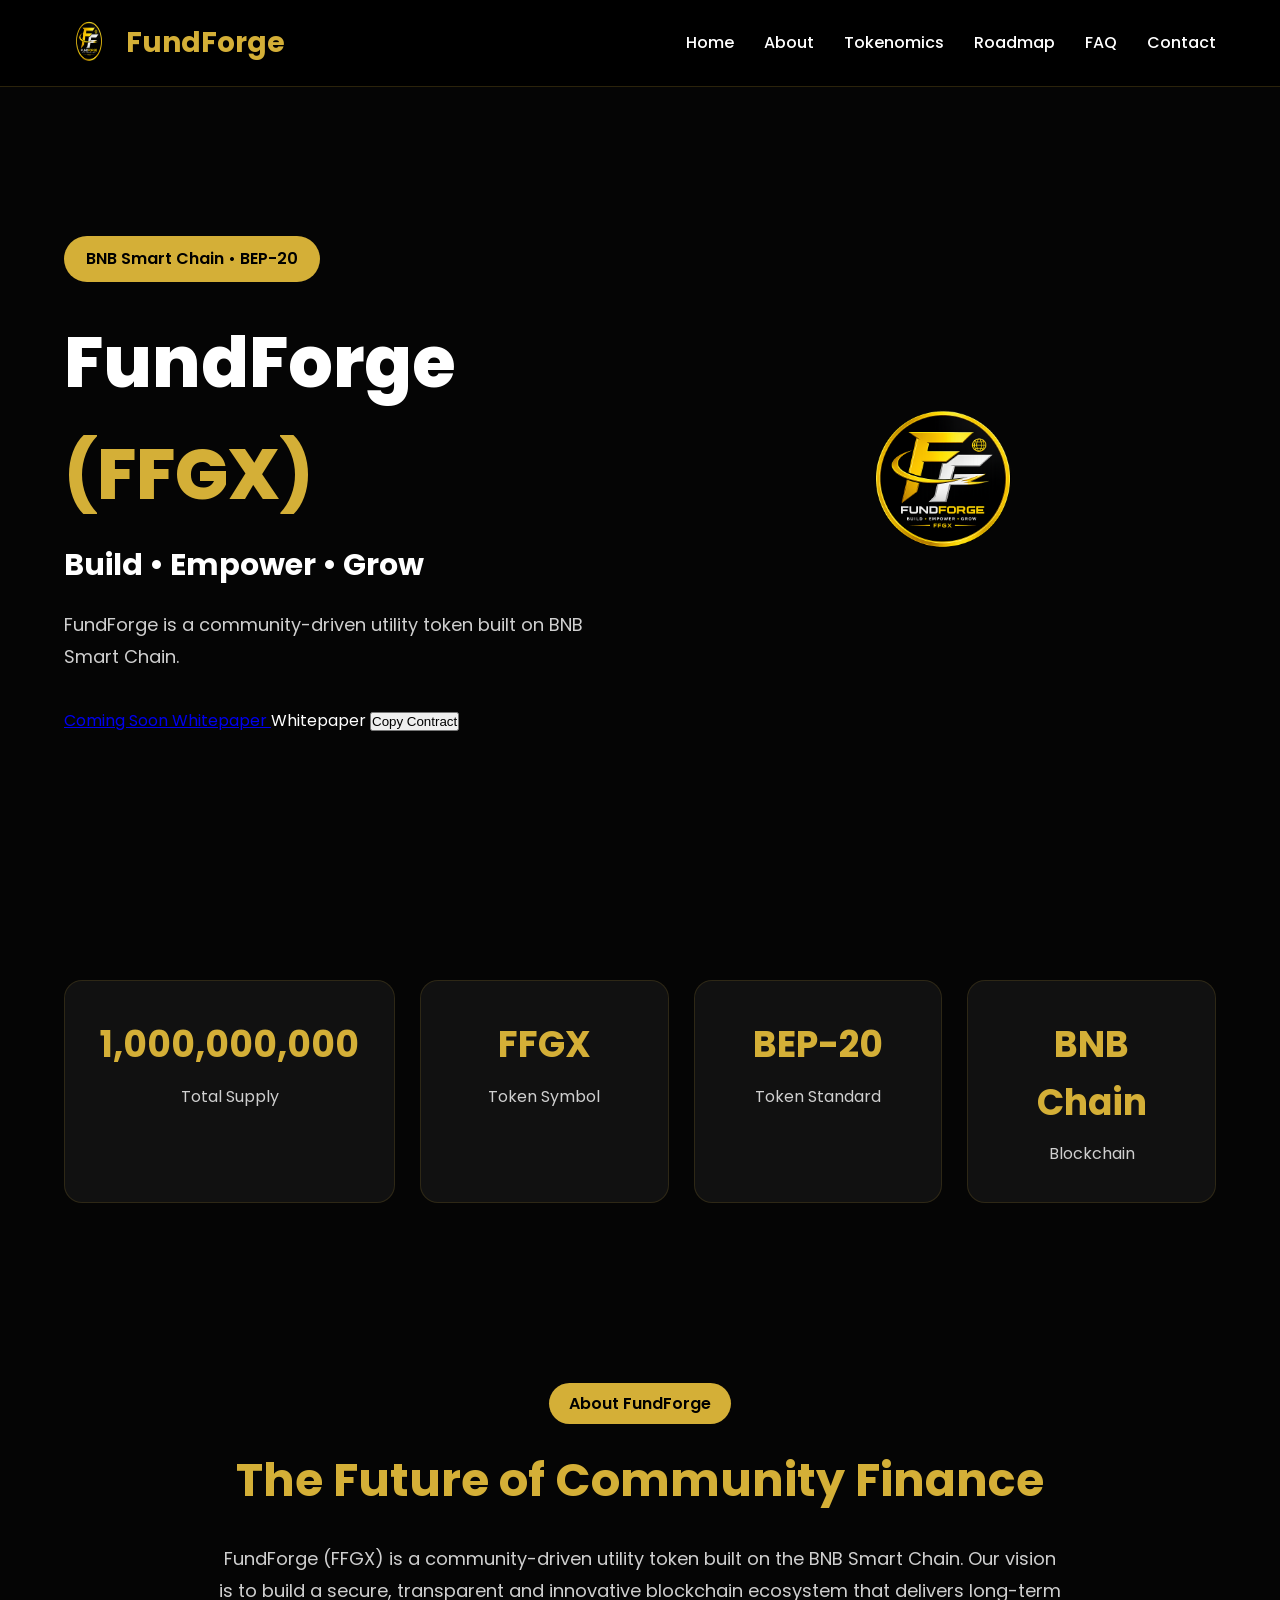
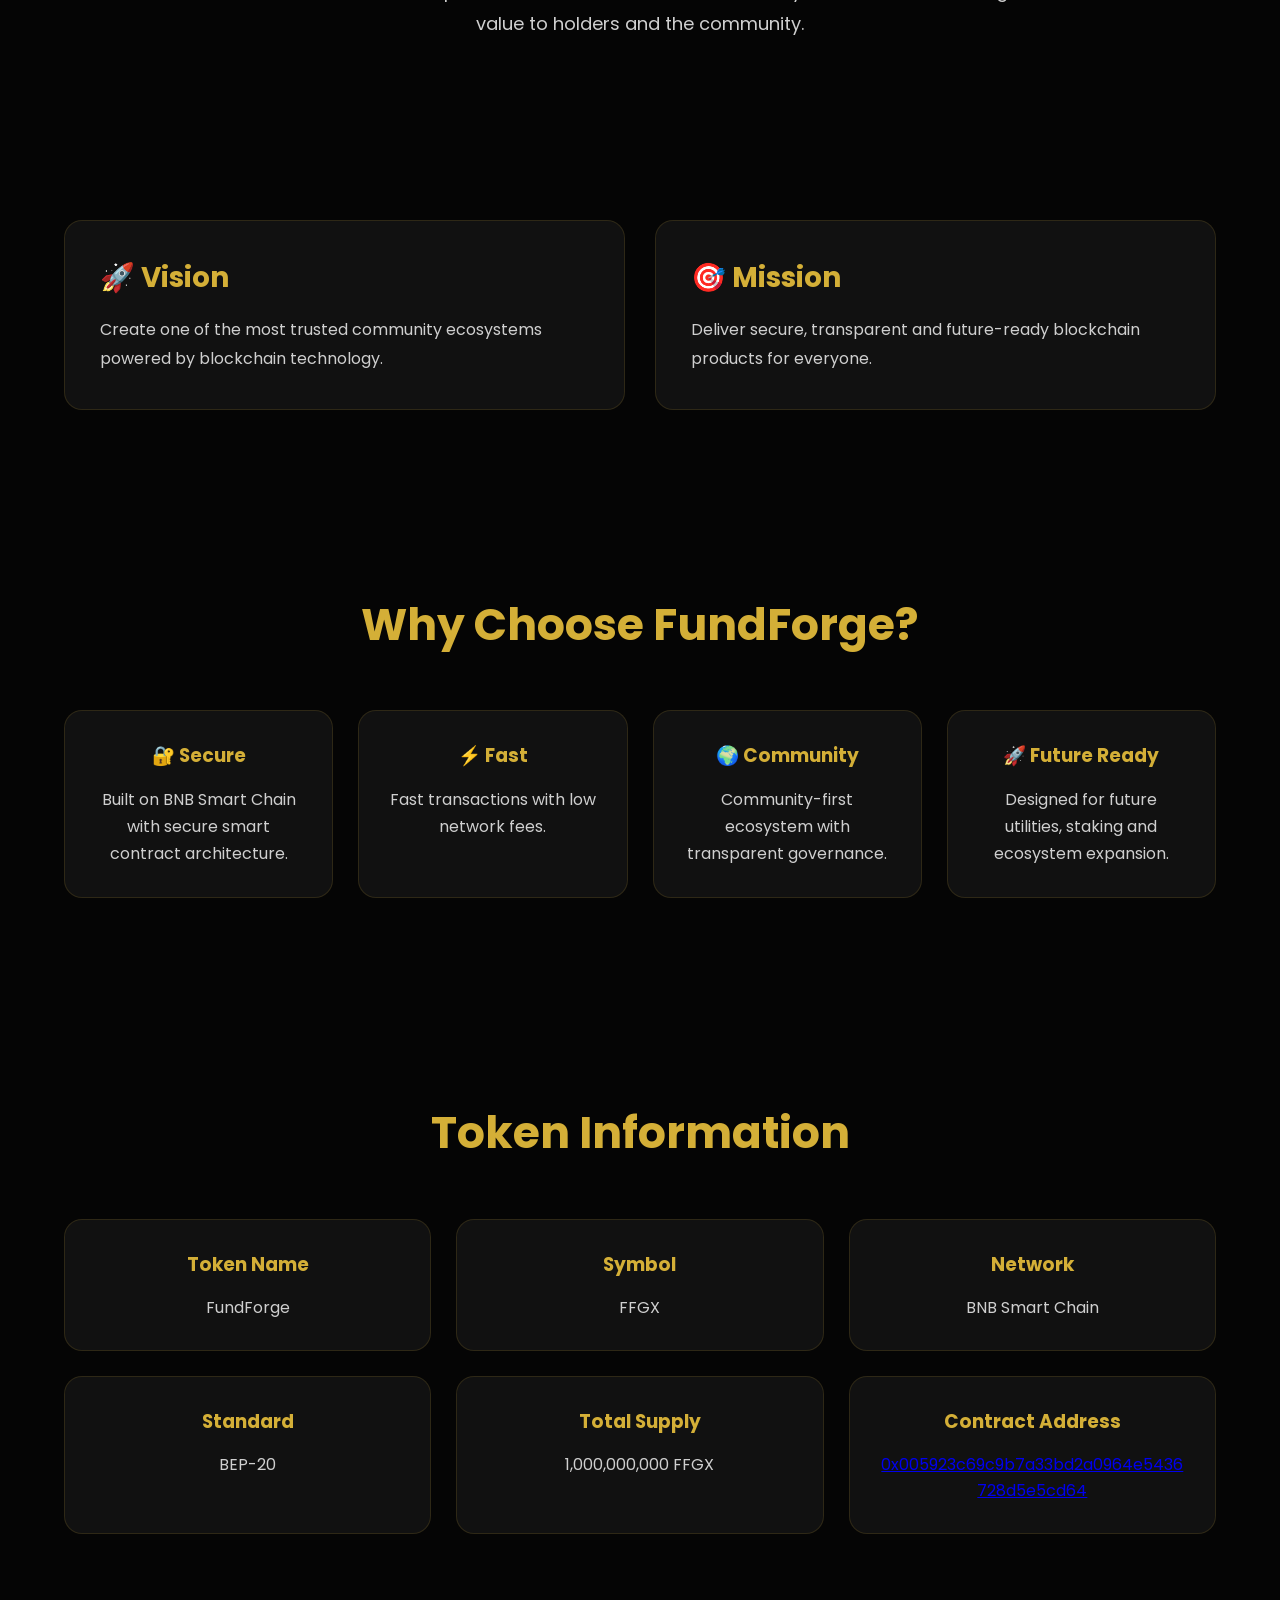
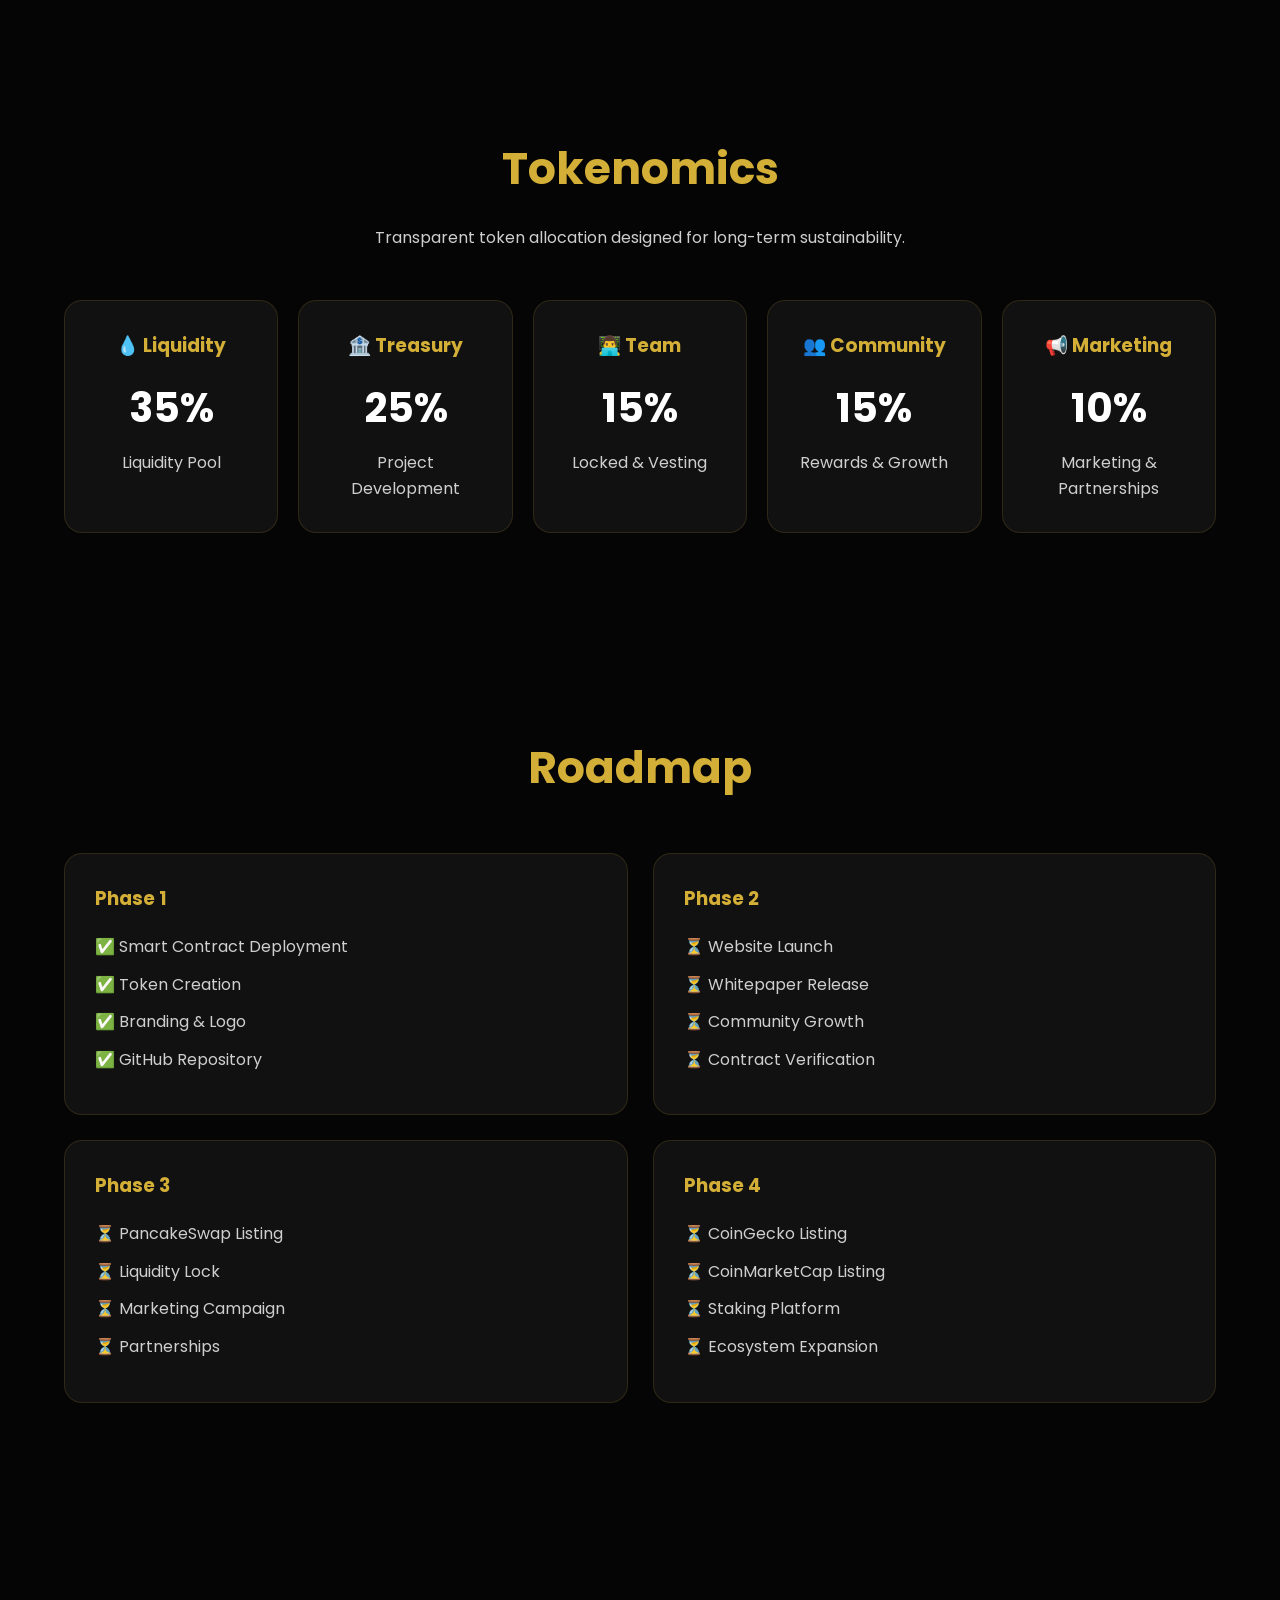
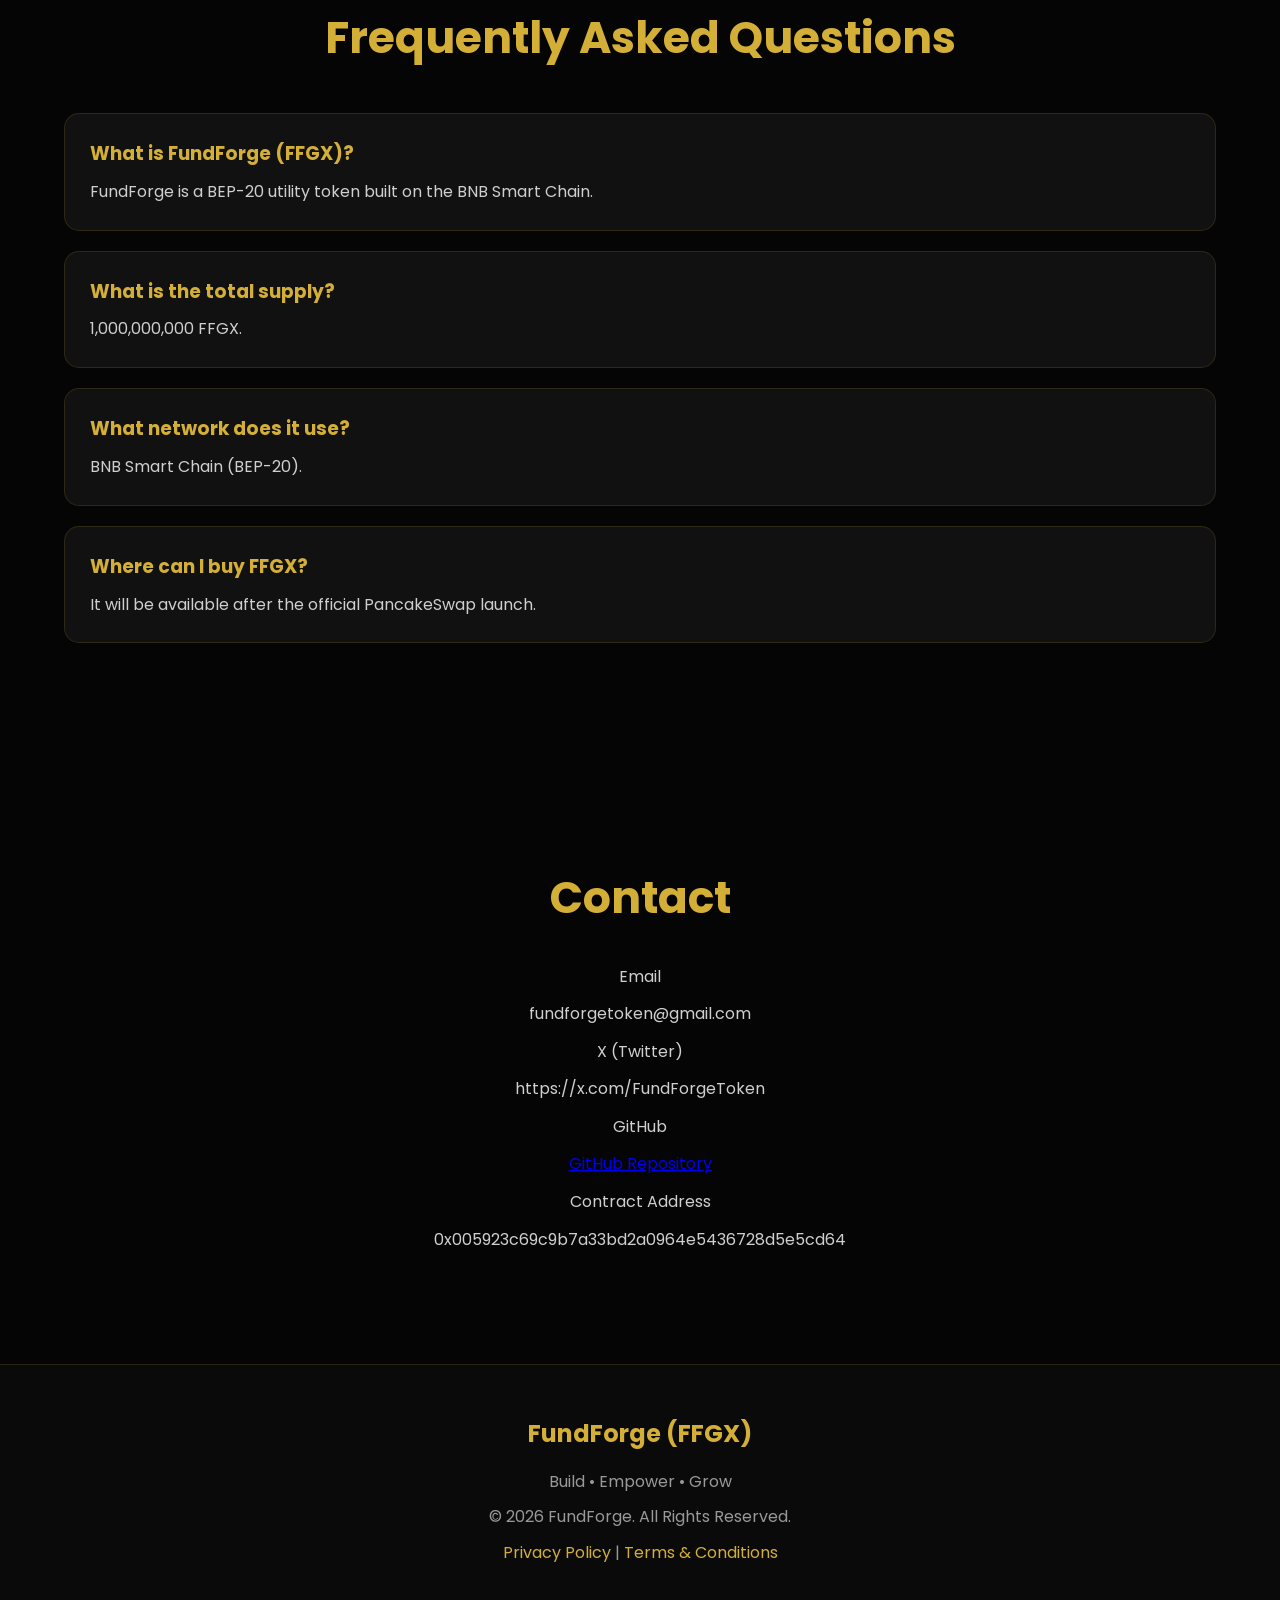
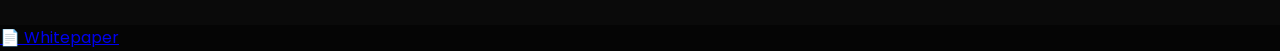
==== index.html @ 8c719e64 "Add link to whitepaper in index.html" ====
<!DOCTYPE html>
<html lang="en">

<head>

<meta charset="UTF-8">

<meta name="viewport" content="width=device-width, initial-scale=1.0">

<title>FundForge (FFGX)</title>

<meta name="description"
content="FundForge (FFGX) - Community Driven BEP-20 Utility Token">

<meta name="keywords"
content="FundForge, FFGX, Crypto, Token, BNB Chain, BEP20">

<meta name="author"
content="FundForge Team">

<link rel="icon" type="image/png" href="logo.png">

<link rel="stylesheet"
href="style.css">

</head>

<body>

<!-- ===========================
HEADER
=========================== -->

<header class="header">

<div class="container">

<div class="logo">

<img src="https://deepgawai24.github.io/FundForge/logo.png"
     alt="FundForge Logo">

<h2>FundForge</h2>

</div>

<nav>

<ul>

<li><a href="#home">Home</a></li>

<li><a href="#about">About</a></li>

<li><a href="#tokenomics">Tokenomics</a></li>

<li><a href="#roadmap">Roadmap</a></li>

<li><a href="#faq">FAQ</a></li>

<li><a href="#contact">Contact</a></li>

</ul>

</nav>

</div>

</header>

<!-- ===========================
HOME SECTION
=========================== -->

<section id="home"
class="hero">

<div class="container hero-container">

<div class="hero-left">

<span class="badge">

BNB Smart Chain • BEP-20

</span>

<h1>

FundForge

<span>(FFGX)</span>

</h1>

<h3>

Build • Empower • Grow

</h3>

<p>

FundForge is a community-driven
utility token built on
BNB Smart Chain.

</p>

<div class="hero-buttons">

<a href="#" class="btn-primary">
Coming Soon
</a>

</a>

<a href="pages/whitepaper.html" class="btn-secondary">
Whitepaper
</a>

Whitepaper

</a>

<button
id="copyContract">

Copy Contract

</button>

</div>

</div>

<div class="hero-right">

<img
src="logo.png"
alt="FundForge Logo">

</div>

</div>

</section>

<!-- ===========================
STATISTICS
=========================== -->

<section class="stats">

<div class="container">

<div class="stats-grid">

<div class="stat-card">
<h2>1,000,000,000</h2>
<p>Total Supply</p>
</div>

<div class="stat-card">
<h2>FFGX</h2>
<p>Token Symbol</p>
</div>

<div class="stat-card">
<h2>BEP-20</h2>
<p>Token Standard</p>
</div>

<div class="stat-card">
<h2>BNB Chain</h2>
<p>Blockchain</p>
</div>

</div>

</div>

</section>

<!-- ===========================
ABOUT
=========================== -->

<section id="about" class="about">

<div class="container">

<span class="section-tag">

About FundForge

</span>

<h2>

The Future of Community Finance

</h2>

<p>

FundForge (FFGX) is a community-driven
utility token built on the BNB Smart Chain.

Our vision is to build a secure,
transparent and innovative blockchain
ecosystem that delivers long-term value
to holders and the community.

</p>

</div>

</section>

<!-- ===========================
VISION & MISSION
=========================== -->

<section class="vision">

<div class="container">

<div class="vision-grid">

<div class="vision-card">

<h3>🚀 Vision</h3>

<p>

Create one of the most trusted
community ecosystems powered
by blockchain technology.

</p>

</div>

<div class="vision-card">

<h3>🎯 Mission</h3>

<p>

Deliver secure, transparent and
future-ready blockchain products
for everyone.

</p>

</div>

</div>

</div>

</section>

<!-- ===========================
FEATURES
=========================== -->

<section class="features">

<div class="container">

<h2>Why Choose FundForge?</h2>

<div class="feature-grid">

<div class="feature-card">
<h3>🔐 Secure</h3>
<p>Built on BNB Smart Chain with secure smart contract architecture.</p>
</div>

<div class="feature-card">
<h3>⚡ Fast</h3>
<p>Fast transactions with low network fees.</p>
</div>

<div class="feature-card">
<h3>🌍 Community</h3>
<p>Community-first ecosystem with transparent governance.</p>
</div>

<div class="feature-card">
<h3>🚀 Future Ready</h3>
<p>Designed for future utilities, staking and ecosystem expansion.</p>
</div>

</div>

</div>

</section>

<!-- ===========================
TOKEN INFORMATION
=========================== -->

<section id="token" class="token-section">

<div class="container">

<h2>Token Information</h2>

<div class="token-grid">

<div class="token-card">
<h3>Token Name</h3>
<p>FundForge</p>
</div>

<div class="token-card">
<h3>Symbol</h3>
<p>FFGX</p>
</div>

<div class="token-card">
<h3>Network</h3>
<p>BNB Smart Chain</p>
</div>

<div class="token-card">
<h3>Standard</h3>
<p>BEP-20</p>
</div>

<div class="token-card">
<h3>Total Supply</h3>
<p>1,000,000,000 FFGX</p>
</div>

<div class="token-card">
<h3>Contract Address</h3>
<p><a href="https://bscscan.com/address/0x005923c69c9b7a33bd2a0964e5436728d5e5cd64" target="_blank">0x005923c69c9b7a33bd2a0964e5436728d5e5cd64</a></p>
</div>

</div>

</div>

</section>

<!-- ===========================
TOKENOMICS
=========================== -->

<section id="tokenomics" class="tokenomics">

<div class="container">

<h2>Tokenomics</h2>

<p class="section-description">
Transparent token allocation designed for long-term sustainability.
</p>

<div class="tokenomics-grid">

<div class="allocation-card">
<h3>💧 Liquidity</h3>
<h1>35%</h1>
<p>Liquidity Pool</p>
</div>

<div class="allocation-card">
<h3>🏦 Treasury</h3>
<h1>25%</h1>
<p>Project Development</p>
</div>

<div class="allocation-card">
<h3>👨‍💻 Team</h3>
<h1>15%</h1>
<p>Locked & Vesting</p>
</div>

<div class="allocation-card">
<h3>👥 Community</h3>
<h1>15%</h1>
<p>Rewards & Growth</p>
</div>

<div class="allocation-card">
<h3>📢 Marketing</h3>
<h1>10%</h1>
<p>Marketing & Partnerships</p>
</div>

</div>

</div>

</section>

<!-- ===========================
ROADMAP
=========================== -->

<section id="roadmap" class="roadmap">

<div class="container">

<h2>Roadmap</h2>

<div class="roadmap-grid">

<div class="roadmap-card">

<h3>Phase 1</h3>

<ul>
<li>✅ Smart Contract Deployment</li>
<li>✅ Token Creation</li>
<li>✅ Branding & Logo</li>
<li>✅ GitHub Repository</li>
</ul>

</div>

<div class="roadmap-card">

<h3>Phase 2</h3>

<ul>
<li>⏳ Website Launch</li>
<li>⏳ Whitepaper Release</li>
<li>⏳ Community Growth</li>
<li>⏳ Contract Verification</li>
</ul>

</div>

<div class="roadmap-card">

<h3>Phase 3</h3>

<ul>
<li>⏳ PancakeSwap Listing</li>
<li>⏳ Liquidity Lock</li>
<li>⏳ Marketing Campaign</li>
<li>⏳ Partnerships</li>
</ul>

</div>

<div class="roadmap-card">

<h3>Phase 4</h3>

<ul>
<li>⏳ CoinGecko Listing</li>
<li>⏳ CoinMarketCap Listing</li>
<li>⏳ Staking Platform</li>
<li>⏳ Ecosystem Expansion</li>
</ul>

</div>

</div>

</div>

</section>

<!-- ===========================
FAQ
=========================== -->

<section id="faq" class="faq">

<div class="container">

<h2>Frequently Asked Questions</h2>

<div class="faq-item">
<h3>What is FundForge (FFGX)?</h3>
<p>FundForge is a BEP-20 utility token built on the BNB Smart Chain.</p>
</div>

<div class="faq-item">
<h3>What is the total supply?</h3>
<p>1,000,000,000 FFGX.</p>
</div>

<div class="faq-item">
<h3>What network does it use?</h3>
<p>BNB Smart Chain (BEP-20).</p>
</div>

<div class="faq-item">
<h3>Where can I buy FFGX?</h3>
<p>It will be available after the official PancakeSwap launch.</p>
</div>

</div>

</section>

<!-- ===========================
CONTACT
=========================== -->

<section id="contact" class="contact">

<div class="container">

<h2>Contact</h2>

<p>Email</p>

<p>fundforgetoken@gmail.com</p>

<p>X (Twitter)</p>

<p>https://x.com/FundForgeToken</p>

<p>GitHub</p>

<p>
<a href="https://github.com/deepgawai24" target="_blank">
GitHub Repository
</a>
</p>

<p>Contract Address</p>

<p>0x005923c69c9b7a33bd2a0964e5436728d5e5cd64</p>

</div>

</section>

<!-- ===========================
FOOTER
=========================== -->

<footer>

<div class="container">

<h2>FundForge (FFGX)</h2>

<p>

Build • Empower • Grow

</p>

<p>

© 2026 FundForge. All Rights Reserved.

</p>

<p>

<a href="pages/privacy.html">

Privacy Policy

</a>

|

<a href="pages/terms.html">

Terms & Conditions

</a>

</p>

</div>

</footer>

<script src="script.js"></script>

</body>

<a href="pages/whitepaper.html">📄 Whitepaper</a>

</html>
---- style.css ----
/* =====================================================
   FundForge V3
   style.css
===================================================== */

@import url('https://fonts.googleapis.com/css2?family=Poppins:wght@300;400;500;600;700;800&display=swap');

*{
margin:0;
padding:0;
box-sizing:border-box;
}

html{
scroll-behavior:smooth;
}

body{
font-family:'Poppins',sans-serif;
background:#050505;
color:#ffffff;
overflow-x:hidden;
line-height:1.6;
}

.container{
width:90%;
max-width:1200px;
margin:auto;
}

/* ================= HEADER ================= */

.header{
position:fixed;
top:0;
left:0;
width:100%;
background:rgba(0,0,0,.85);
backdrop-filter:blur(12px);
z-index:999;
border-bottom:1px solid rgba(212,175,55,.20);
}

.header .container{
display:flex;
justify-content:space-between;
align-items:center;
padding:18px 0;
}

.logo{
display:flex;
align-items:center;
gap:12px;
}

.logo img{
width:50px;
height:50px;
}

.logo h2{
font-size:28px;
color:#D4AF37;
font-weight:700;
}

nav ul{
display:flex;
gap:30px;
list-style:none;
}

nav ul li a{
text-decoration:none;
color:#ffffff;
font-weight:500;
transition:.3s;
}

nav ul li a:hover{
color:#D4AF37;
}

/* ================= HERO ================= */

.hero{
padding:150px 0 80px;
min-height:100vh;
display:flex;
align-items:center;
}

.hero-container{
display:flex;
justify-content:space-between;
align-items:center;
gap:60px;
}

.hero-left{
flex:1;
}

.hero-right{
flex:1;
text-align:center;
}

.hero-right img{
    max-width:260px;
    width:100%;
    height:auto;
    object-fit:contain;
    display:block;
    margin:0 auto;
}

.badge{
display:inline-block;
padding:10px 22px;
background:#D4AF37;
color:#000;
font-weight:600;
border-radius:40px;
margin-bottom:25px;
}

.hero h1{
font-size:70px;
font-weight:800;
margin-bottom:10px;
}

.hero h1 span{
color:#D4AF37;
}

.hero h3{
font-size:30px;
margin-bottom:20px;
}

.hero p{
color:#cfcfcf;
font-size:18px;
margin-bottom:35px;
line-height:1.8;
}

/* ================= STATS ================= */

.stats{
padding:80px 0;
}

.stats-grid{
display:grid;
grid-template-columns:repeat(4,1fr);
gap:25px;
}

.stat-card{
background:#111;
border:1px solid rgba(212,175,55,.15);
padding:35px;
border-radius:18px;
text-align:center;
transition:.3s;
}

.stat-card:hover{
transform:translateY(-8px);
border-color:#D4AF37;
}

.stat-card h2{
font-size:36px;
color:#D4AF37;
margin-bottom:10px;
}

.stat-card p{
color:#cfcfcf;
}

/* ================= ABOUT ================= */

.about{
padding:100px 0;
text-align:center;
}

.section-tag{
display:inline-block;
padding:8px 20px;
background:#D4AF37;
color:#000;
border-radius:30px;
font-weight:600;
margin-bottom:20px;
}

.about h2{
font-size:46px;
color:#D4AF37;
margin-bottom:25px;
}

.about p{
max-width:850px;
margin:auto;
color:#cfcfcf;
font-size:18px;
line-height:1.8;
}

/* ================= VISION ================= */

.vision{
padding:80px 0;
}

.vision-grid{
display:grid;
grid-template-columns:repeat(2,1fr);
gap:30px;
}

.vision-card{
background:#111;
padding:35px;
border-radius:18px;
border:1px solid rgba(212,175,55,.15);
transition:.3s;
}

.vision-card:hover{
transform:translateY(-8px);
border-color:#D4AF37;
}

.vision-card h3{
color:#D4AF37;
margin-bottom:15px;
font-size:28px;
}

.vision-card p{
color:#cfcfcf;
line-height:1.8;
}

/* ================= FEATURES ================= */

.features{
padding:100px 0;
}

.features h2{
text-align:center;
font-size:44px;
color:#D4AF37;
margin-bottom:50px;
}

.feature-grid{
display:grid;
grid-template-columns:repeat(4,1fr);
gap:25px;
}

.feature-card{
background:#111;
padding:30px;
border-radius:18px;
border:1px solid rgba(212,175,55,.15);
text-align:center;
transition:.3s;
}

.feature-card:hover{
transform:translateY(-10px);
border-color:#D4AF37;
}

.feature-card h3{
color:#D4AF37;
margin-bottom:15px;
}

.feature-card p{
color:#cfcfcf;
line-height:1.7;
}

/* ================= TOKEN SECTION ================= */

.token-section{
padding:100px 0;
}

.token-section h2{
text-align:center;
font-size:44px;
color:#D4AF37;
margin-bottom:50px;
}

.token-grid{
display:grid;
grid-template-columns:repeat(3,1fr);
gap:25px;
}

.token-card{
background:#111;
padding:30px;
border-radius:18px;
border:1px solid rgba(212,175,55,.15);
text-align:center;
transition:.3s;
word-break:break-word;
}

.token-card:hover{
transform:translateY(-10px);
border-color:#D4AF37;
}

.token-card h3{
color:#D4AF37;
margin-bottom:15px;
}

.token-card p{
color:#cfcfcf;
font-size:16px;
}

/* ================= TOKENOMICS ================= */

.tokenomics{
padding:100px 0;
}

.tokenomics h2{
text-align:center;
font-size:44px;
color:#D4AF37;
margin-bottom:20px;
}

.section-description{
max-width:800px;
margin:0 auto 50px;
text-align:center;
color:#cfcfcf;
}

.tokenomics-grid{
display:grid;
grid-template-columns:repeat(5,1fr);
gap:20px;
}

.allocation-card{
background:#111;
padding:30px;
border-radius:18px;
border:1px solid rgba(212,175,55,.15);
text-align:center;
transition:.3s;
}

.allocation-card:hover{
transform:translateY(-10px);
border-color:#D4AF37;
}

.allocation-card h3{
color:#D4AF37;
margin-bottom:15px;
}

.allocation-card h1{
font-size:40px;
margin-bottom:10px;
}

.allocation-card p{
color:#cfcfcf;
}

/* ================= ROADMAP ================= */

.roadmap{
padding:100px 0;
}

.roadmap h2{
text-align:center;
font-size:44px;
color:#D4AF37;
margin-bottom:50px;
}

.roadmap-grid{
display:grid;
grid-template-columns:repeat(2,1fr);
gap:25px;
}

.roadmap-card{
background:#111;
padding:30px;
border-radius:18px;
border:1px solid rgba(212,175,55,.15);
transition:.3s;
}

.roadmap-card:hover{
transform:translateY(-10px);
border-color:#D4AF37;
}

.roadmap-card h3{
color:#D4AF37;
margin-bottom:20px;
}

.roadmap-card ul{
list-style:none;
}

.roadmap-card li{
margin-bottom:12px;
color:#cfcfcf;
}

/* ================= RESPONSIVE ================= */

@media(max-width:992px){

.token-grid,
.tokenomics-grid,
.roadmap-grid{
grid-template-columns:1fr;
}

}

/* ================= PROJECT STATUS ================= */

.project-status{
padding:100px 0;
}

.project-status h2{
text-align:center;
font-size:44px;
color:#D4AF37;
margin-bottom:50px;
}

.status-grid{
display:grid;
grid-template-columns:repeat(3,1fr);
gap:25px;
}

.status-card{
background:#111;
padding:30px;
border-radius:18px;
border:1px solid rgba(212,175,55,.15);
text-align:center;
transition:.3s;
}

.status-card:hover{
transform:translateY(-10px);
border-color:#D4AF37;
}

.status-card h3{
color:#D4AF37;
margin-bottom:15px;
}

.status-card p{
color:#cfcfcf;
}

/* ================= FAQ ================= */

.faq{
padding:100px 0;
}

.faq h2{
text-align:center;
font-size:44px;
color:#D4AF37;
margin-bottom:40px;
}

.faq-item{
background:#111;
padding:25px;
margin-bottom:20px;
border-radius:15px;
border:1px solid rgba(212,175,55,.15);
}

.faq-item h3{
color:#D4AF37;
margin-bottom:10px;
}

.faq-item p{
color:#cfcfcf;
}

/* ================= CONTACT ================= */

.contact{
padding:100px 0;
text-align:center;
}

.contact h2{
font-size:44px;
color:#D4AF37;
margin-bottom:30px;
}

.contact p{
margin:12px 0;
color:#cfcfcf;
word-break:break-word;
}

/* ================= FOOTER ================= */

footer{
padding:50px 0;
background:#0a0a0a;
border-top:1px solid rgba(212,175,55,.15);
text-align:center;
}

footer h2{
color:#D4AF37;
margin-bottom:15px;
}

footer p{
color:#999;
margin:10px 0;
}

footer a{
color:#D4AF37;
text-decoration:none;
}

footer a:hover{
text-decoration:underline;
}

/* ================= SCROLLBAR ================= */

::-webkit-scrollbar{
width:10px;
}

::-webkit-scrollbar-track{
background:#111;
}

::-webkit-scrollbar-thumb{
background:#D4AF37;
border-radius:20px;
}

/* ================= RESPONSIVE ================= */

@media(max-width:992px){

.hero-container,
.vision-grid,
.feature-grid,
.stats-grid,
.status-grid{
grid-template-columns:1fr;
display:grid;
}

.hero{
padding-top:130px;
}

.hero h1{
font-size:48px;
}

.hero h3{
font-size:24px;
}

.hero-buttons{
justify-content:center;
}

nav ul{
flex-wrap:wrap;
justify-content:center;
gap:15px;
}

.header .container{
flex-direction:column;
gap:20px;
}

.hero-container{
text-align:center;
}

.hero-right img{
max-width:260px;
}

}

/* ================= ANIMATION ================= */

.feature-card,
.token-card,
.allocation-card,
.roadmap-card,
.status-card,
.stat-card,
.vision-card{
transition:all .35s ease;
}
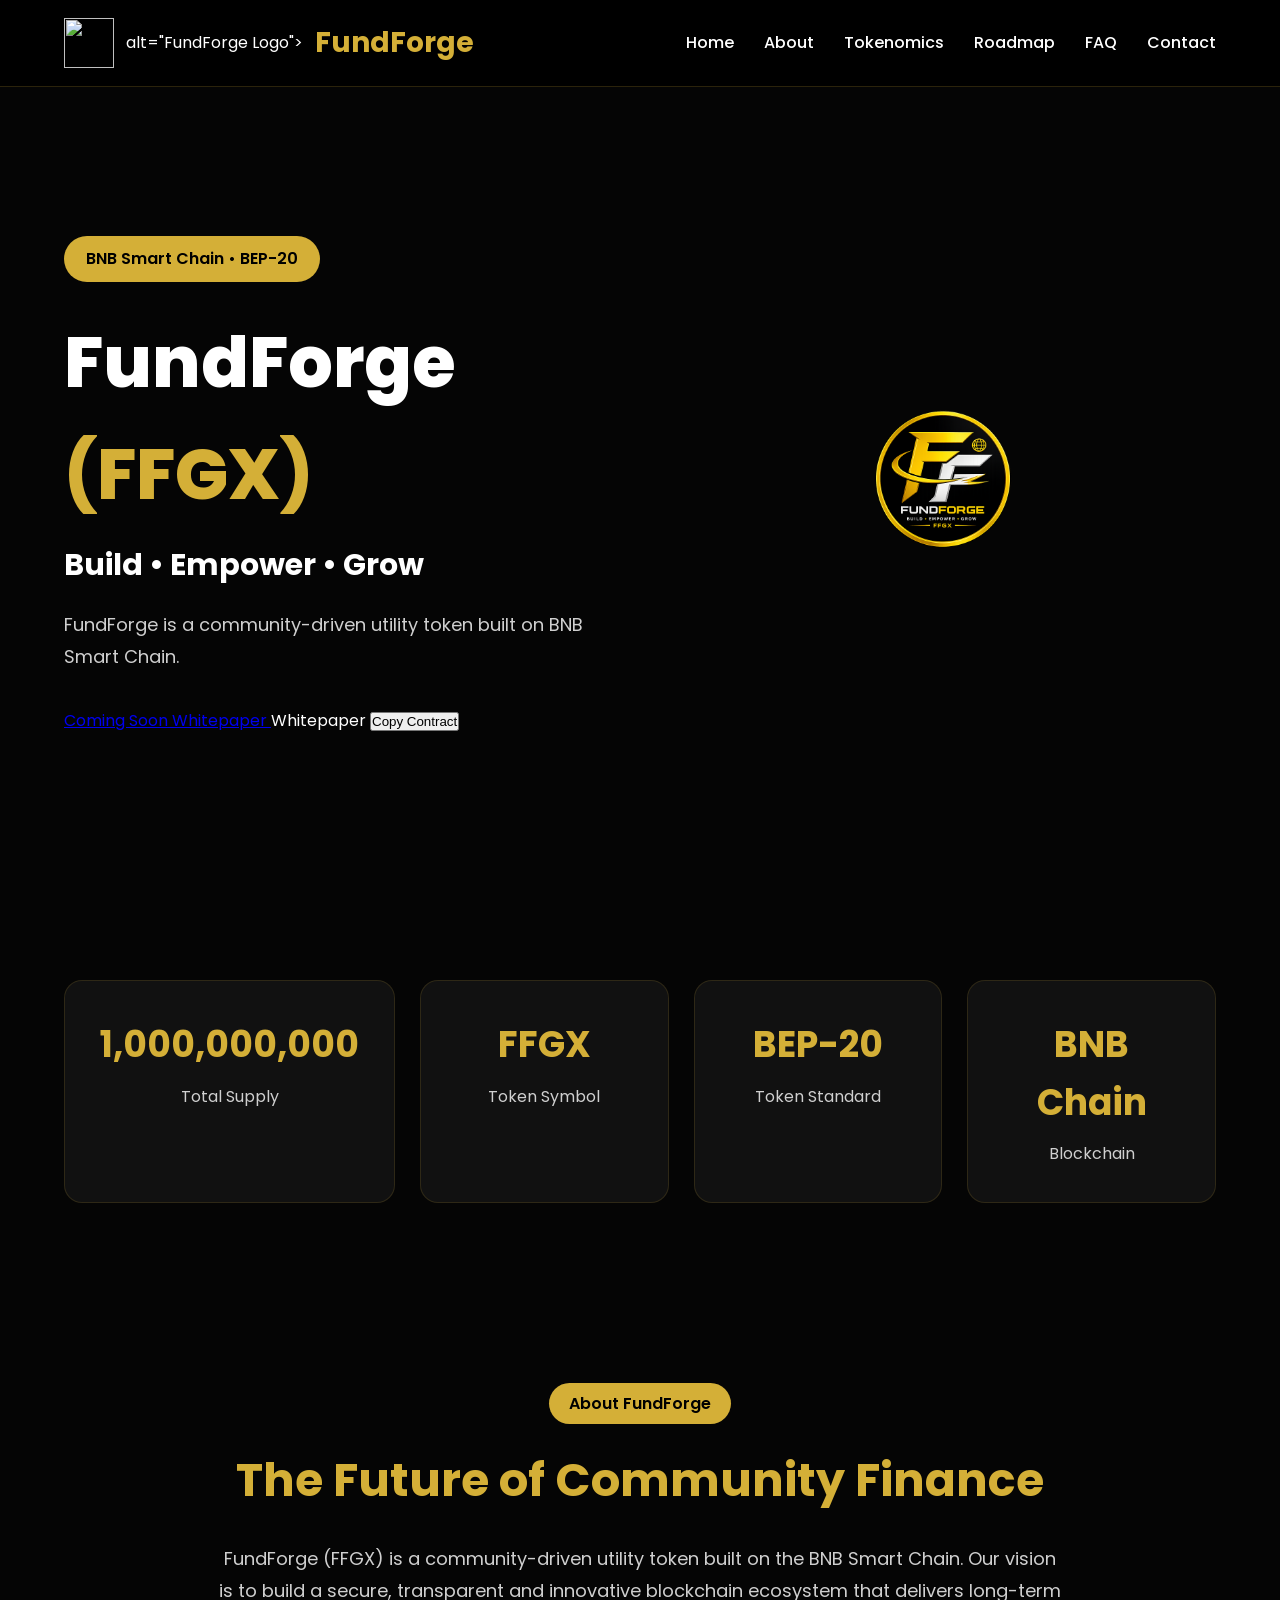
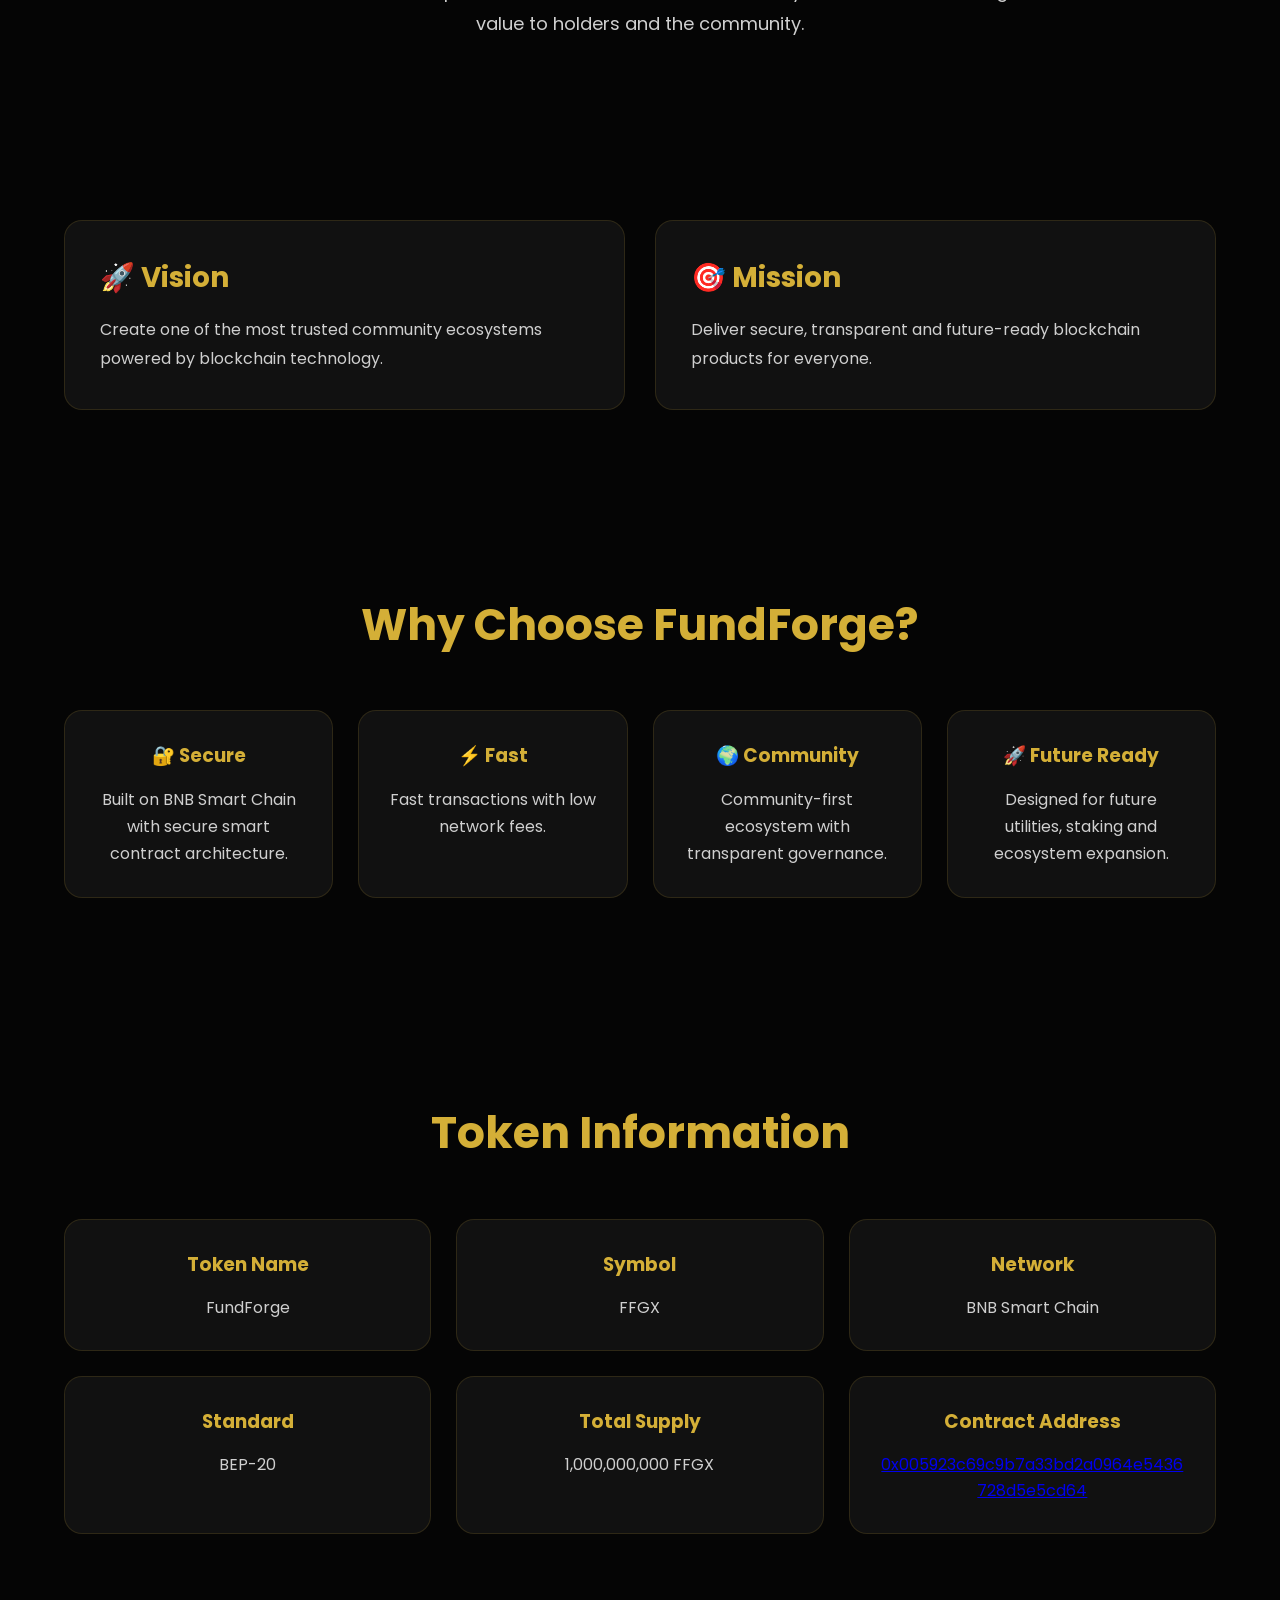
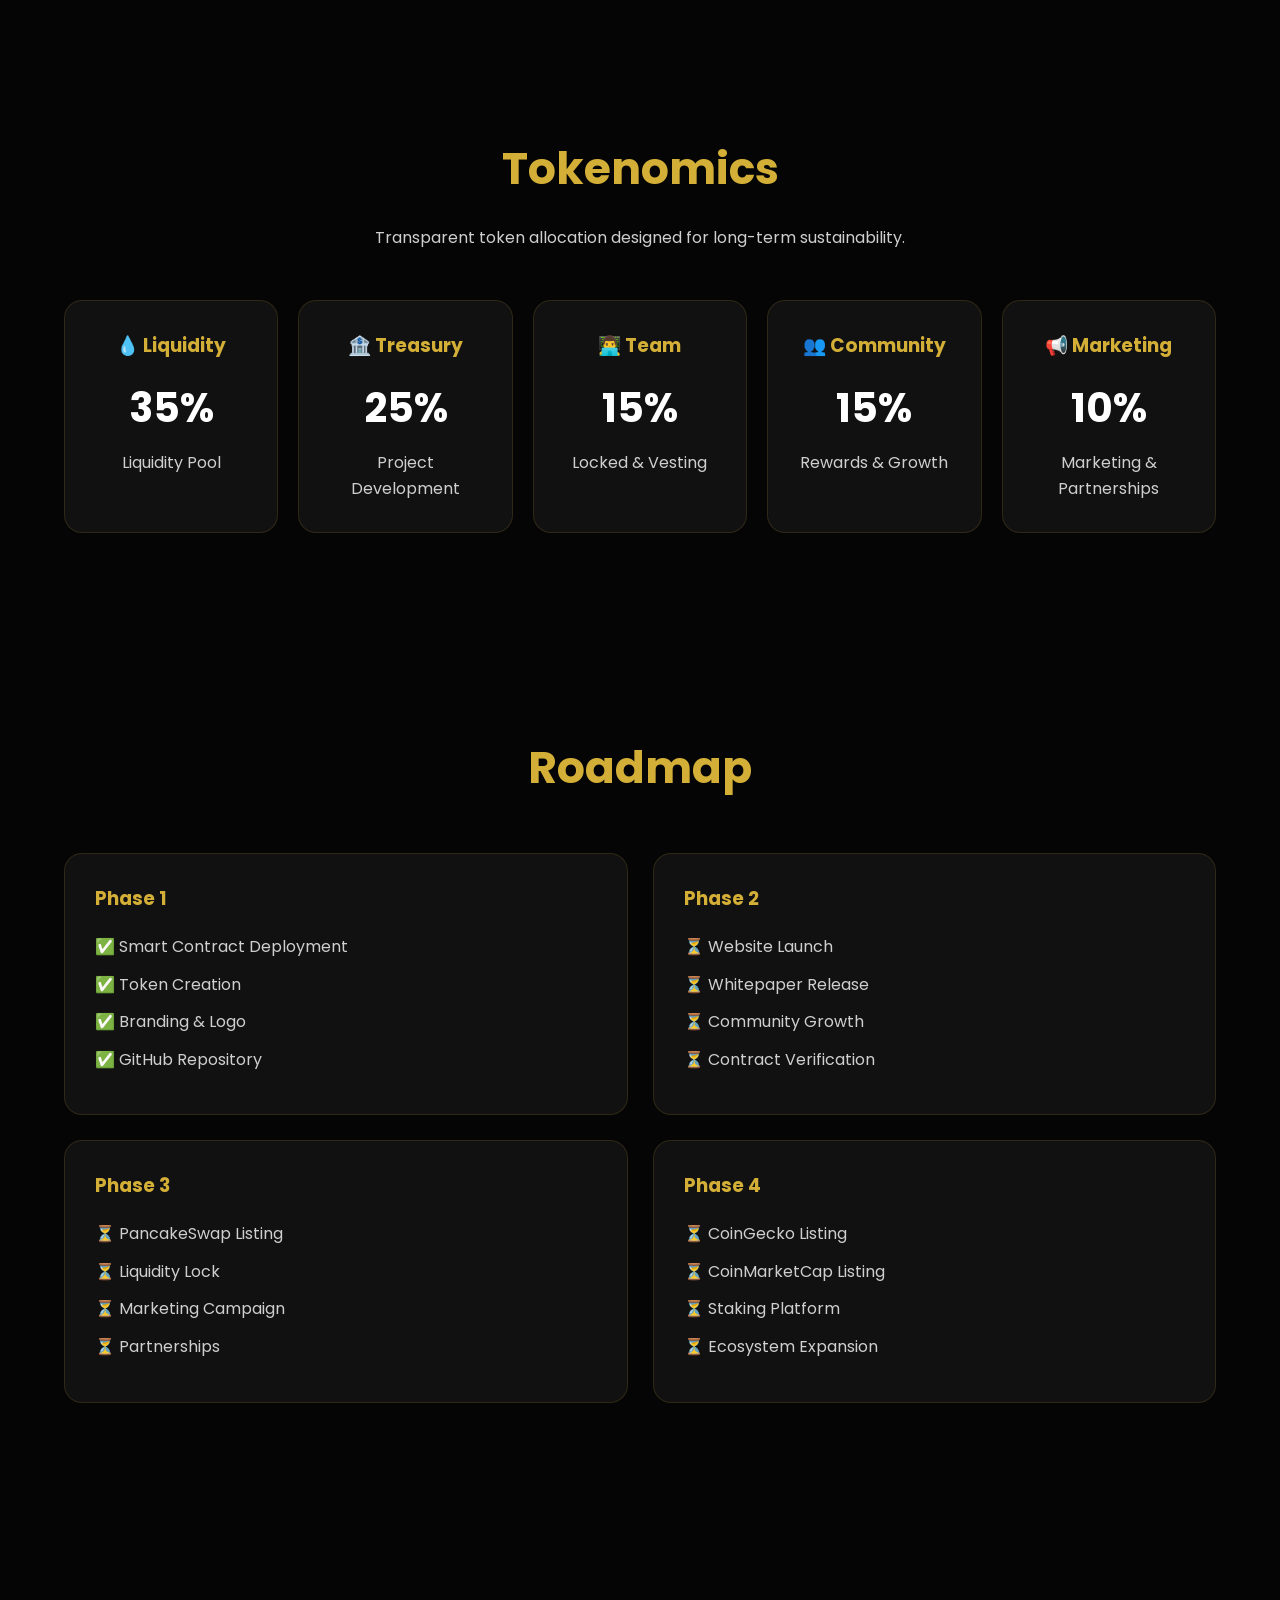
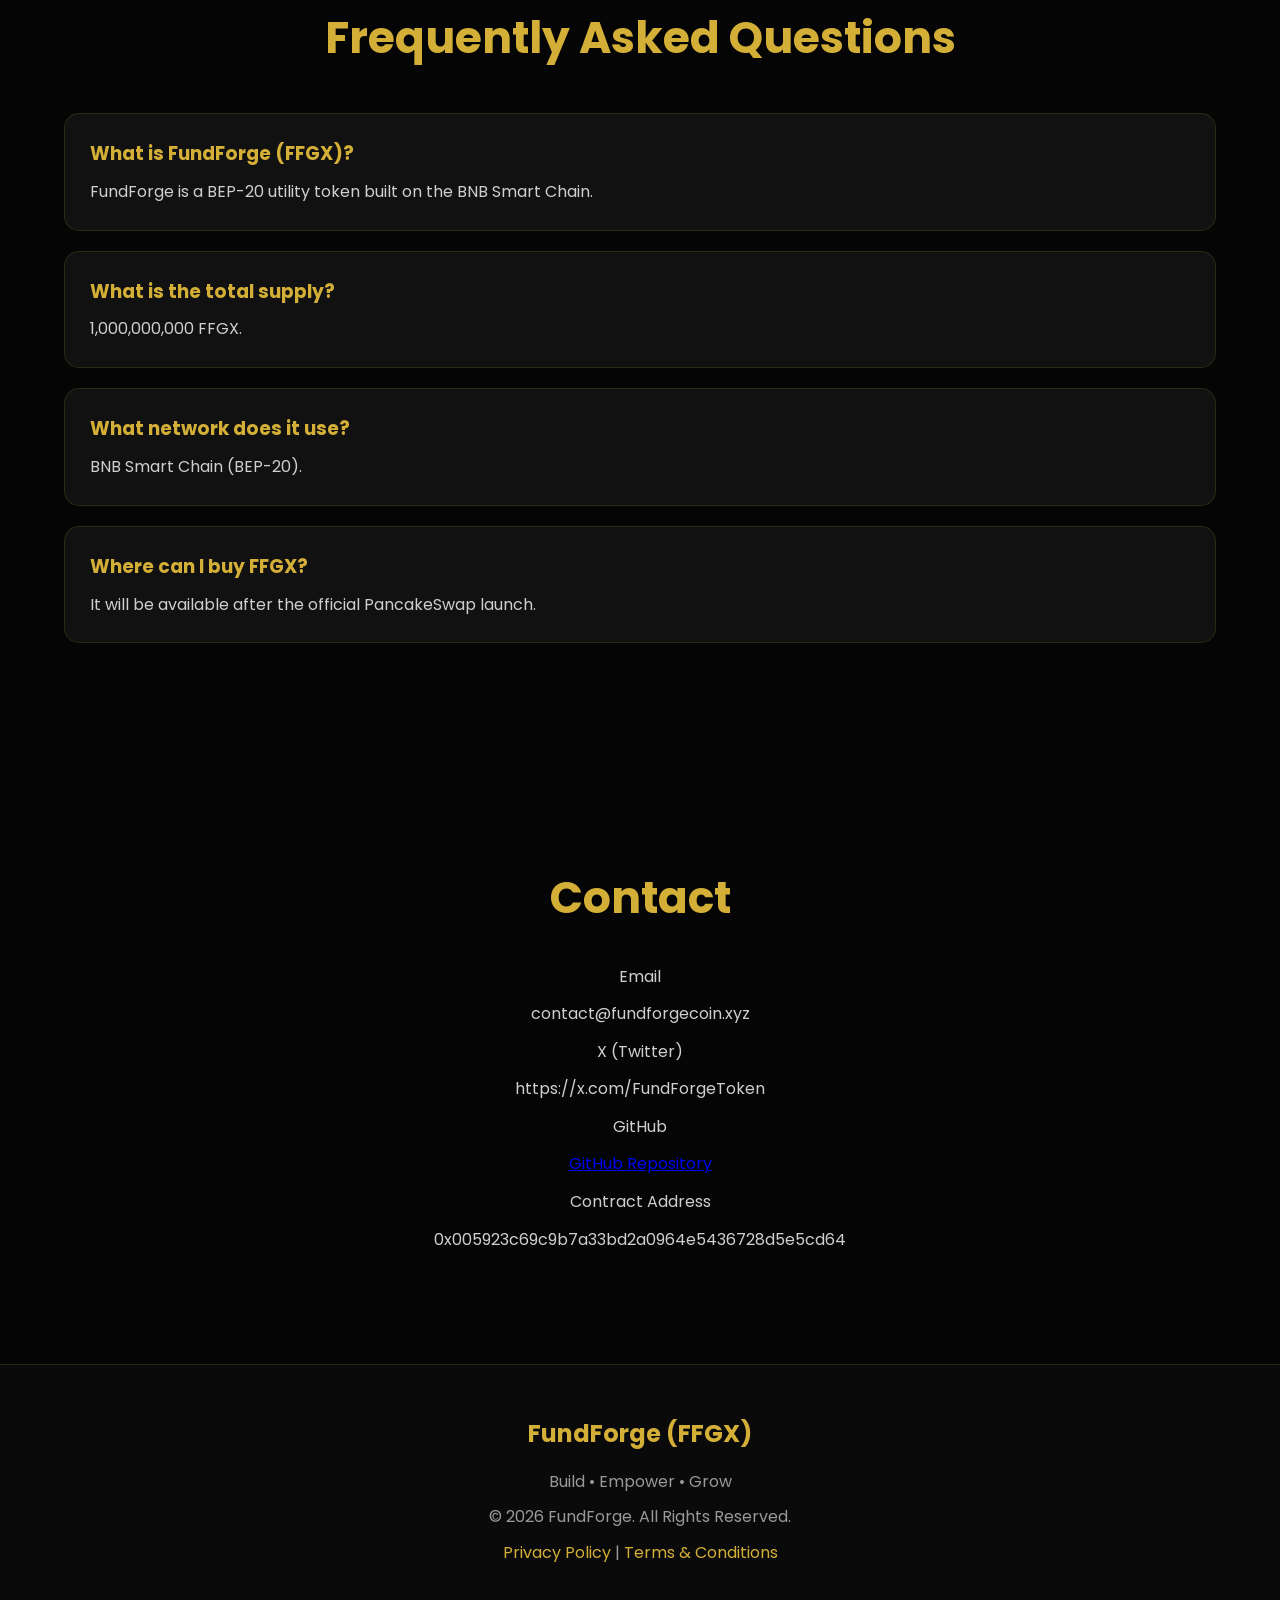
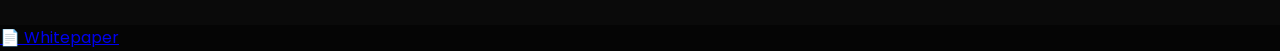
==== commit daf47d32: "Change logo source and update contact email Updated logo image source and contact email." ====
--- a/index.html
+++ b/index.html
@@ -37,8 +37,8 @@
 
 <div class="logo">
 
-<img src="https://deepgawai24.github.io/FundForge/logo.png"
-     alt="FundForge Logo">
+<img src="https://fundforgecoin.xyz/logo.png">    
+alt="FundForge Logo">
 
 <h2>FundForge</h2>
 
@@ -516,8 +516,7 @@
 
 <p>Email</p>
 
-<p>fundforgetoken@gmail.com</p>
-
+<p>contact@fundforgecoin.xyz</p>
 <p>X (Twitter)</p>
 
 <p>https://x.com/FundForgeToken</p>
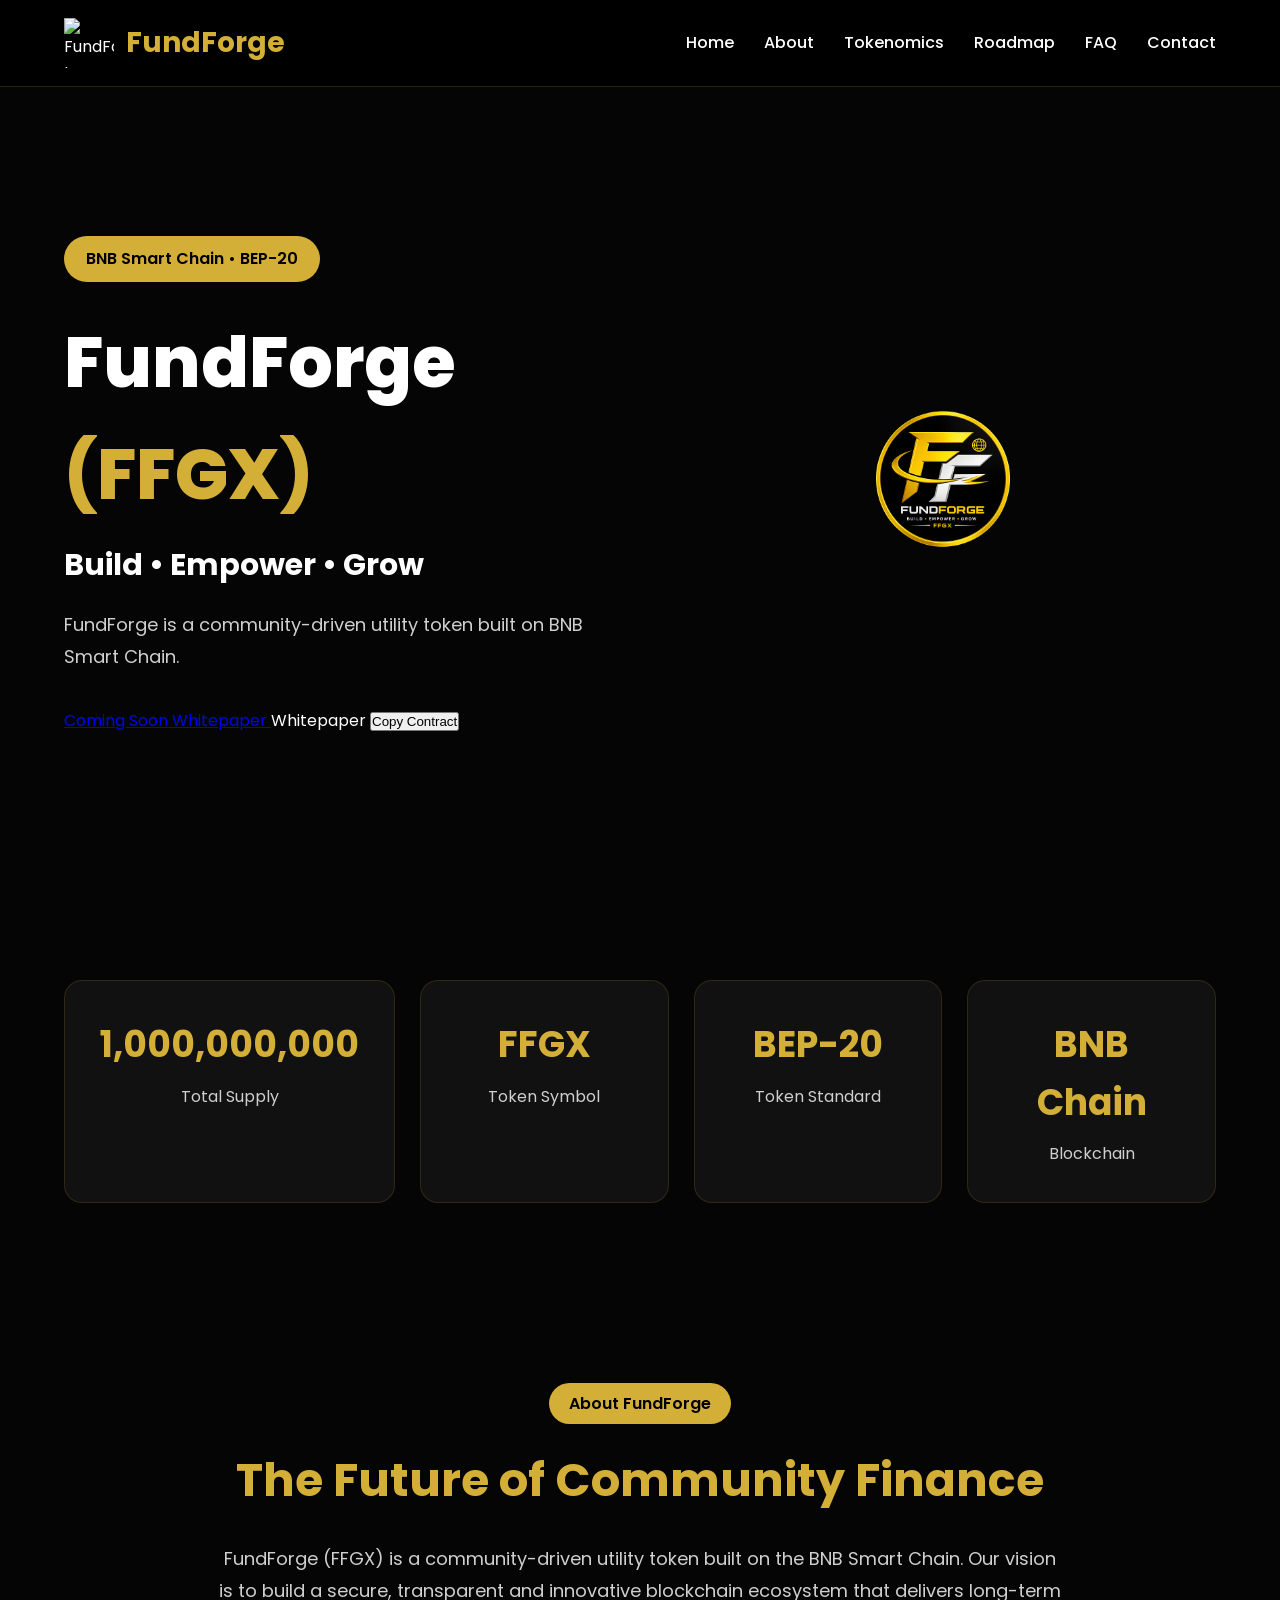
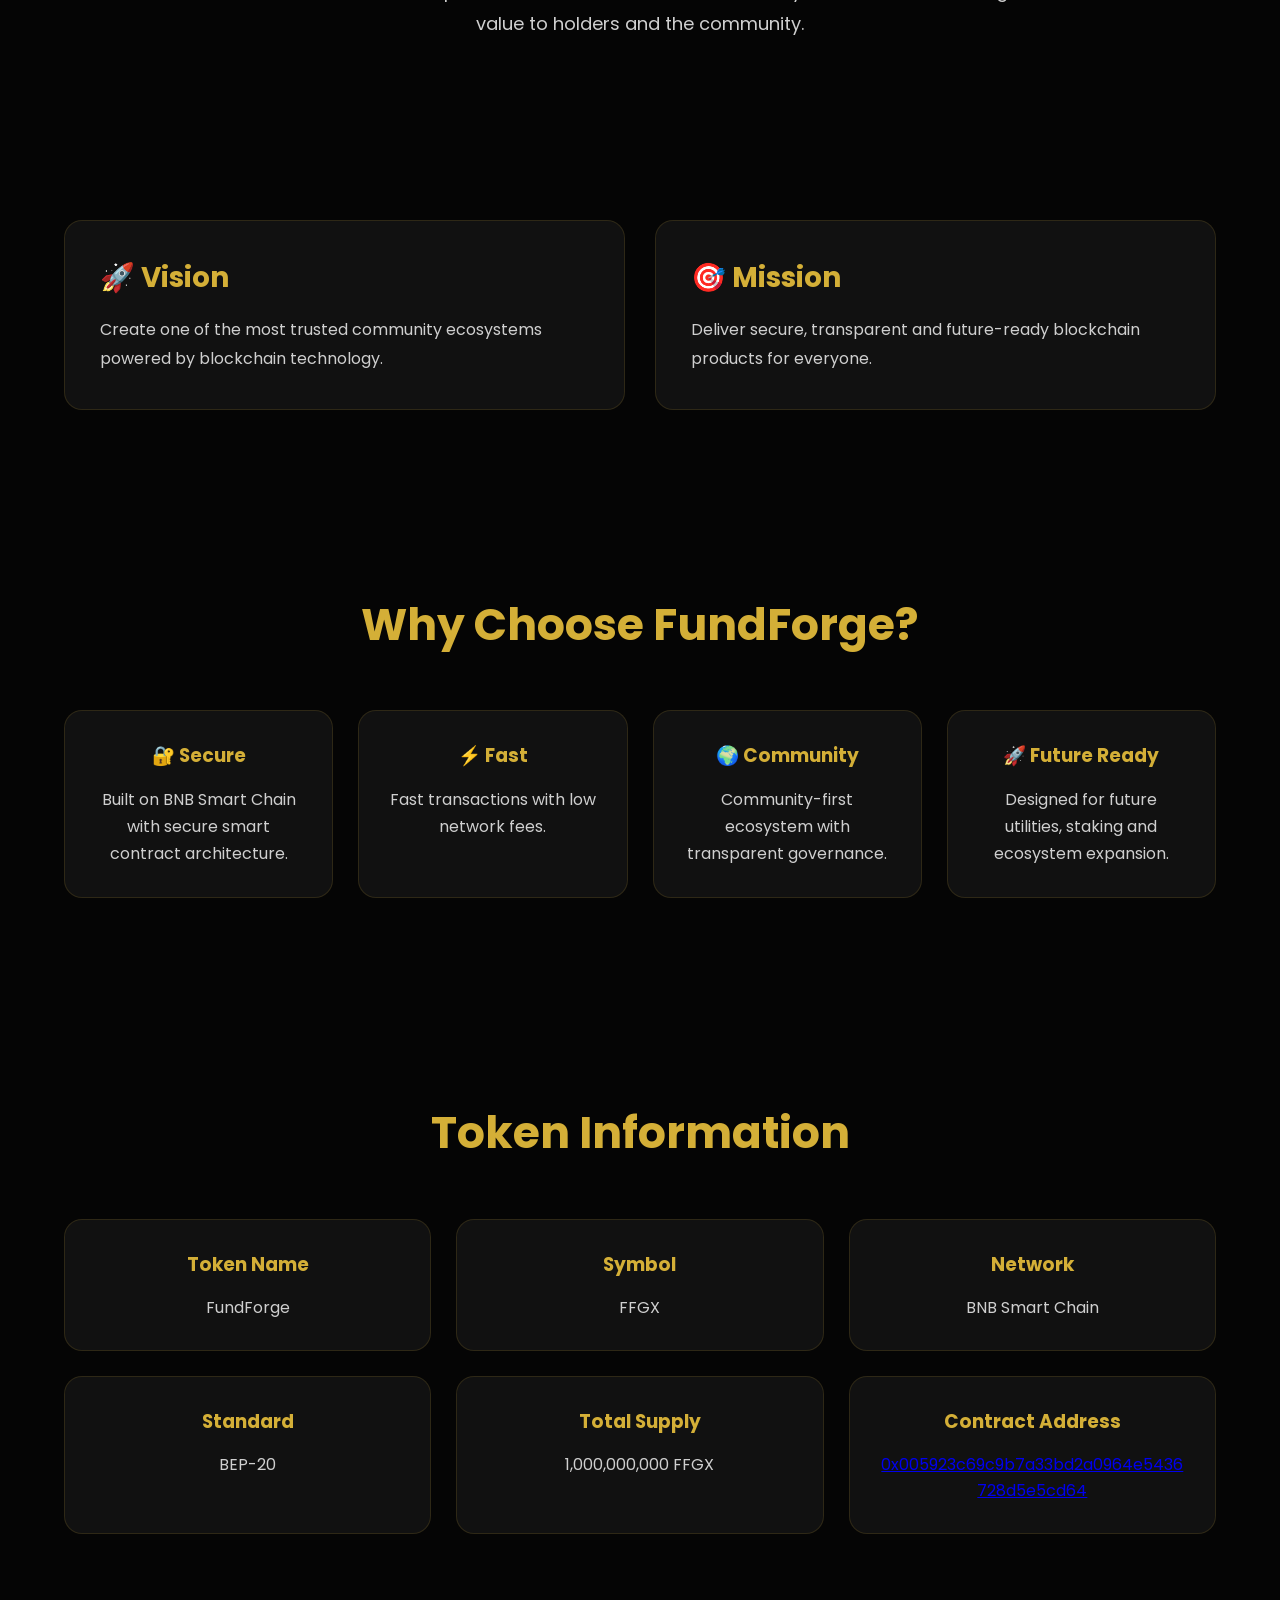
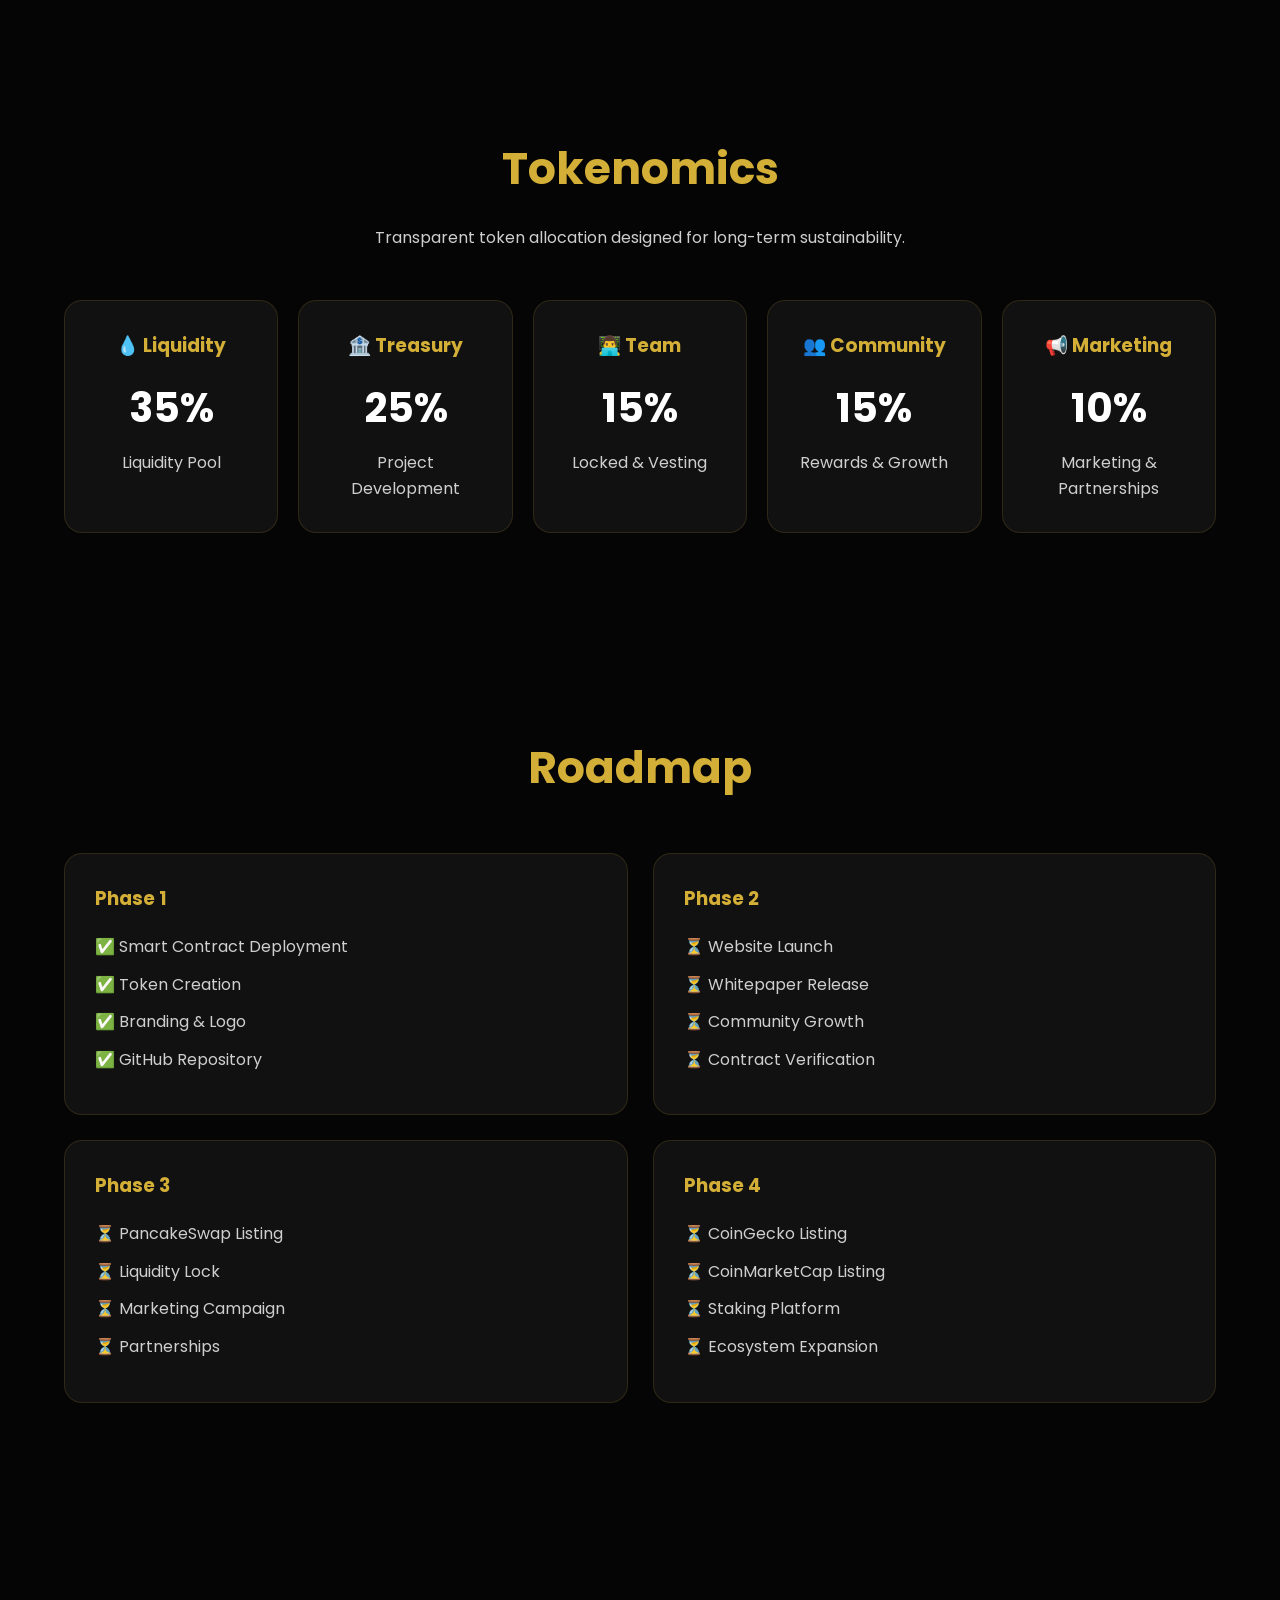
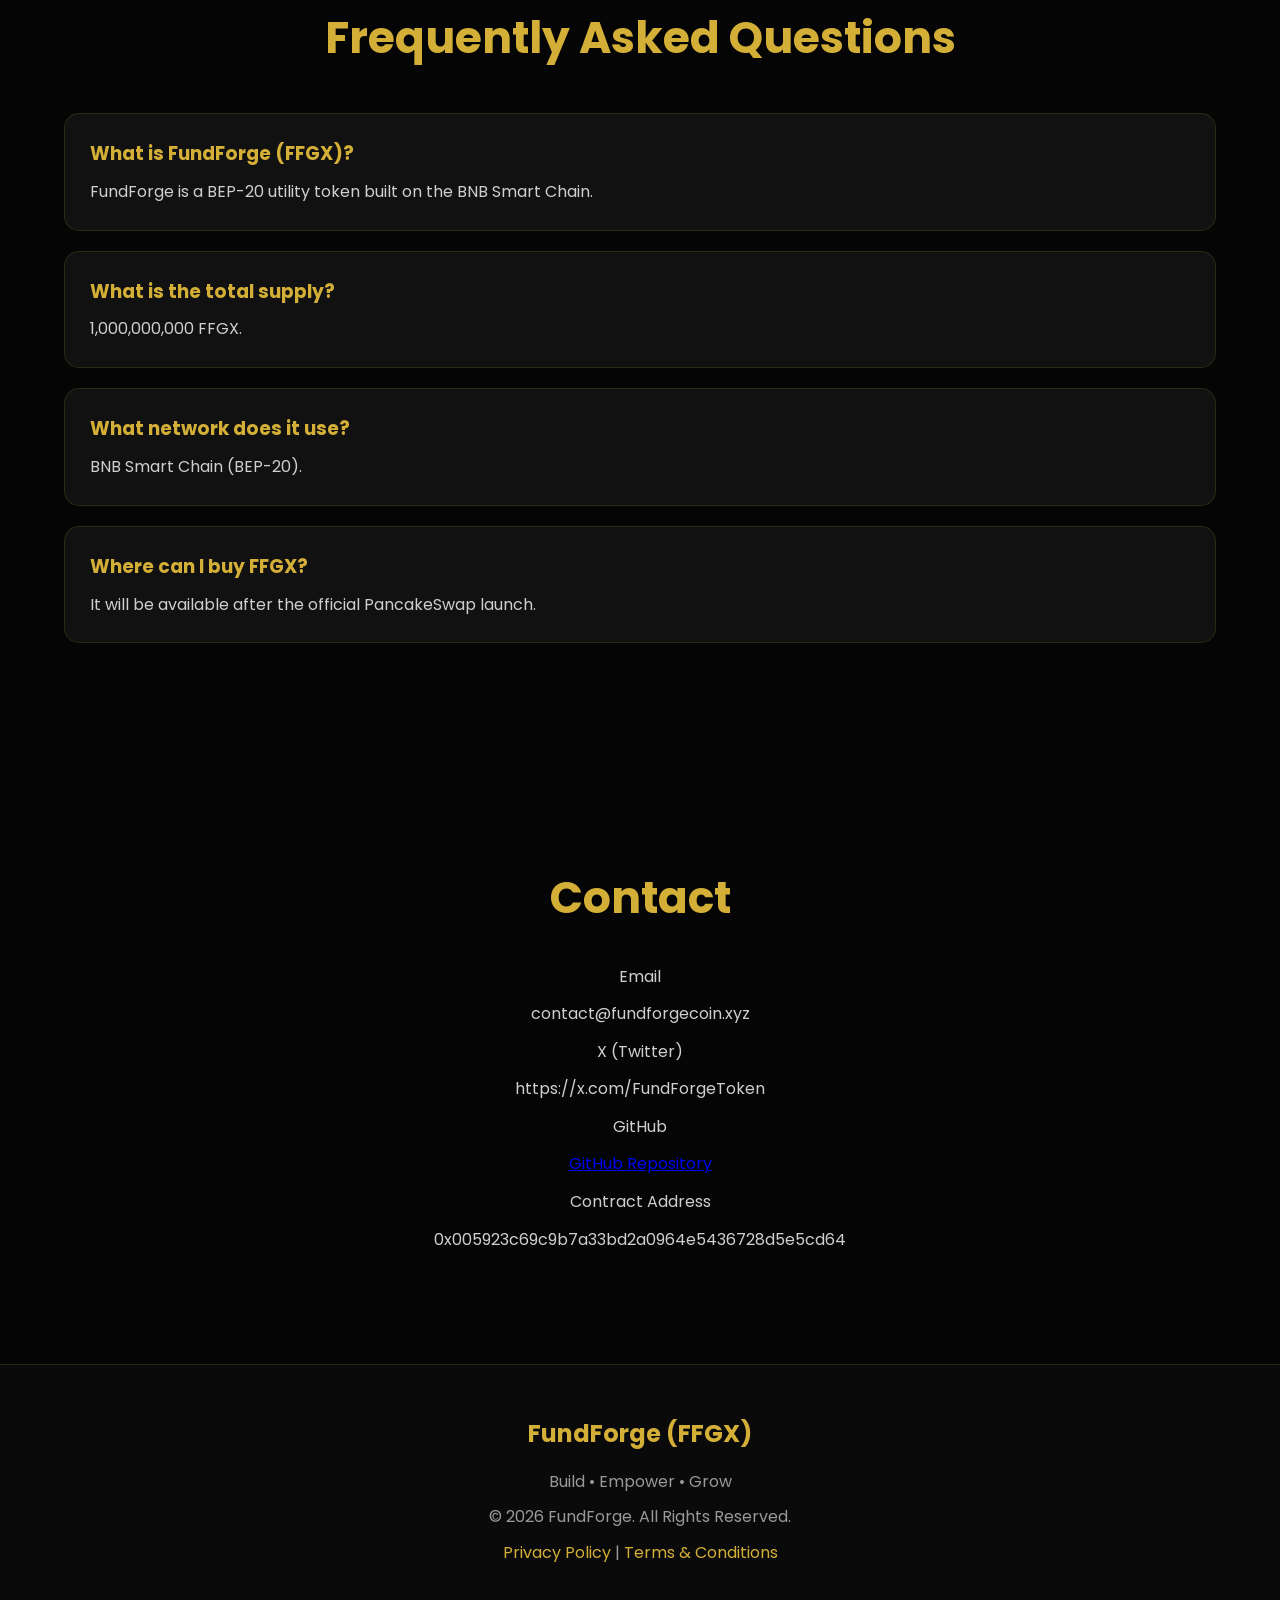
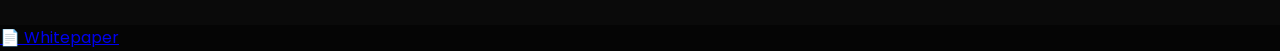
==== commit dfe15510: "Fix img tag syntax for FundForge logo" ====
--- a/index.html
+++ b/index.html
@@ -37,9 +37,7 @@
 
 <div class="logo">
 
-<img src="https://fundforgecoin.xyz/logo.png">    
-alt="FundForge Logo">
-
+<img src="https://fundforgecoin.xyz/logo.png" alt="FundForge Logo">
 <h2>FundForge</h2>
 
 </div>
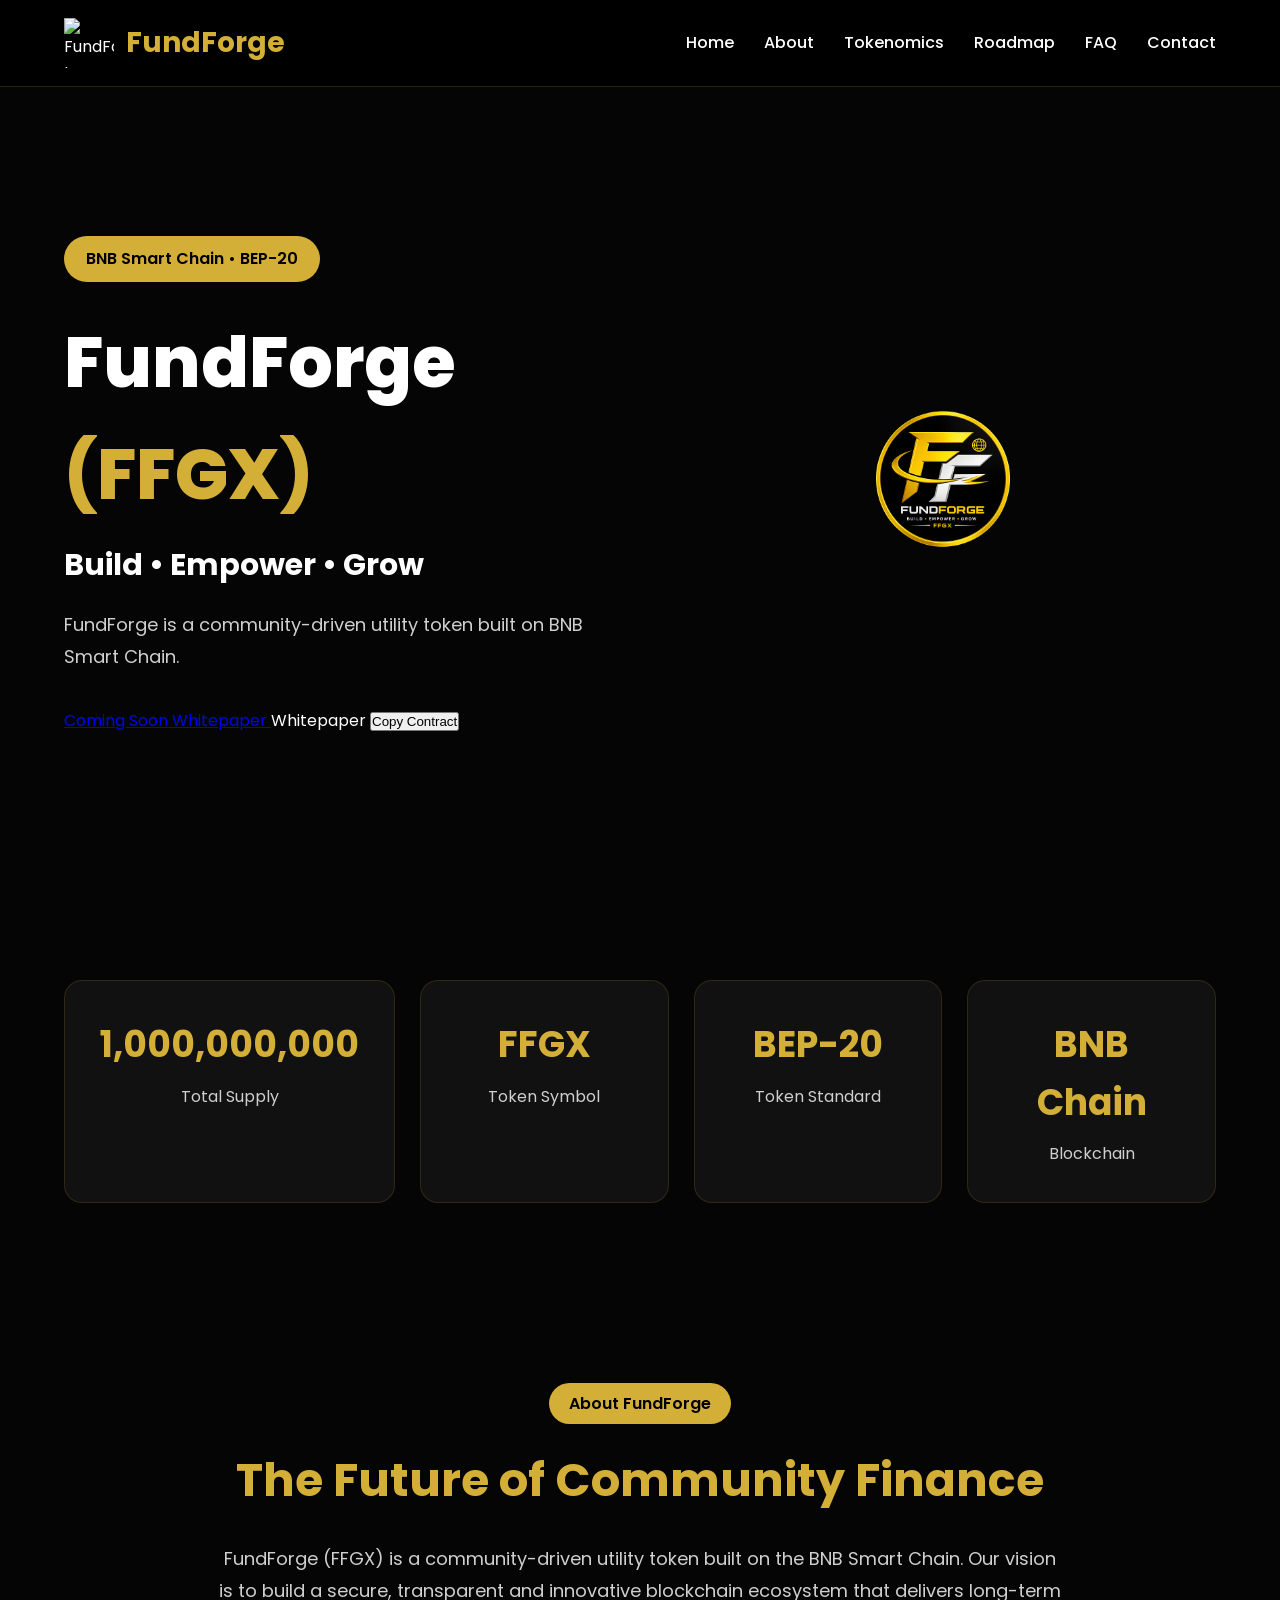
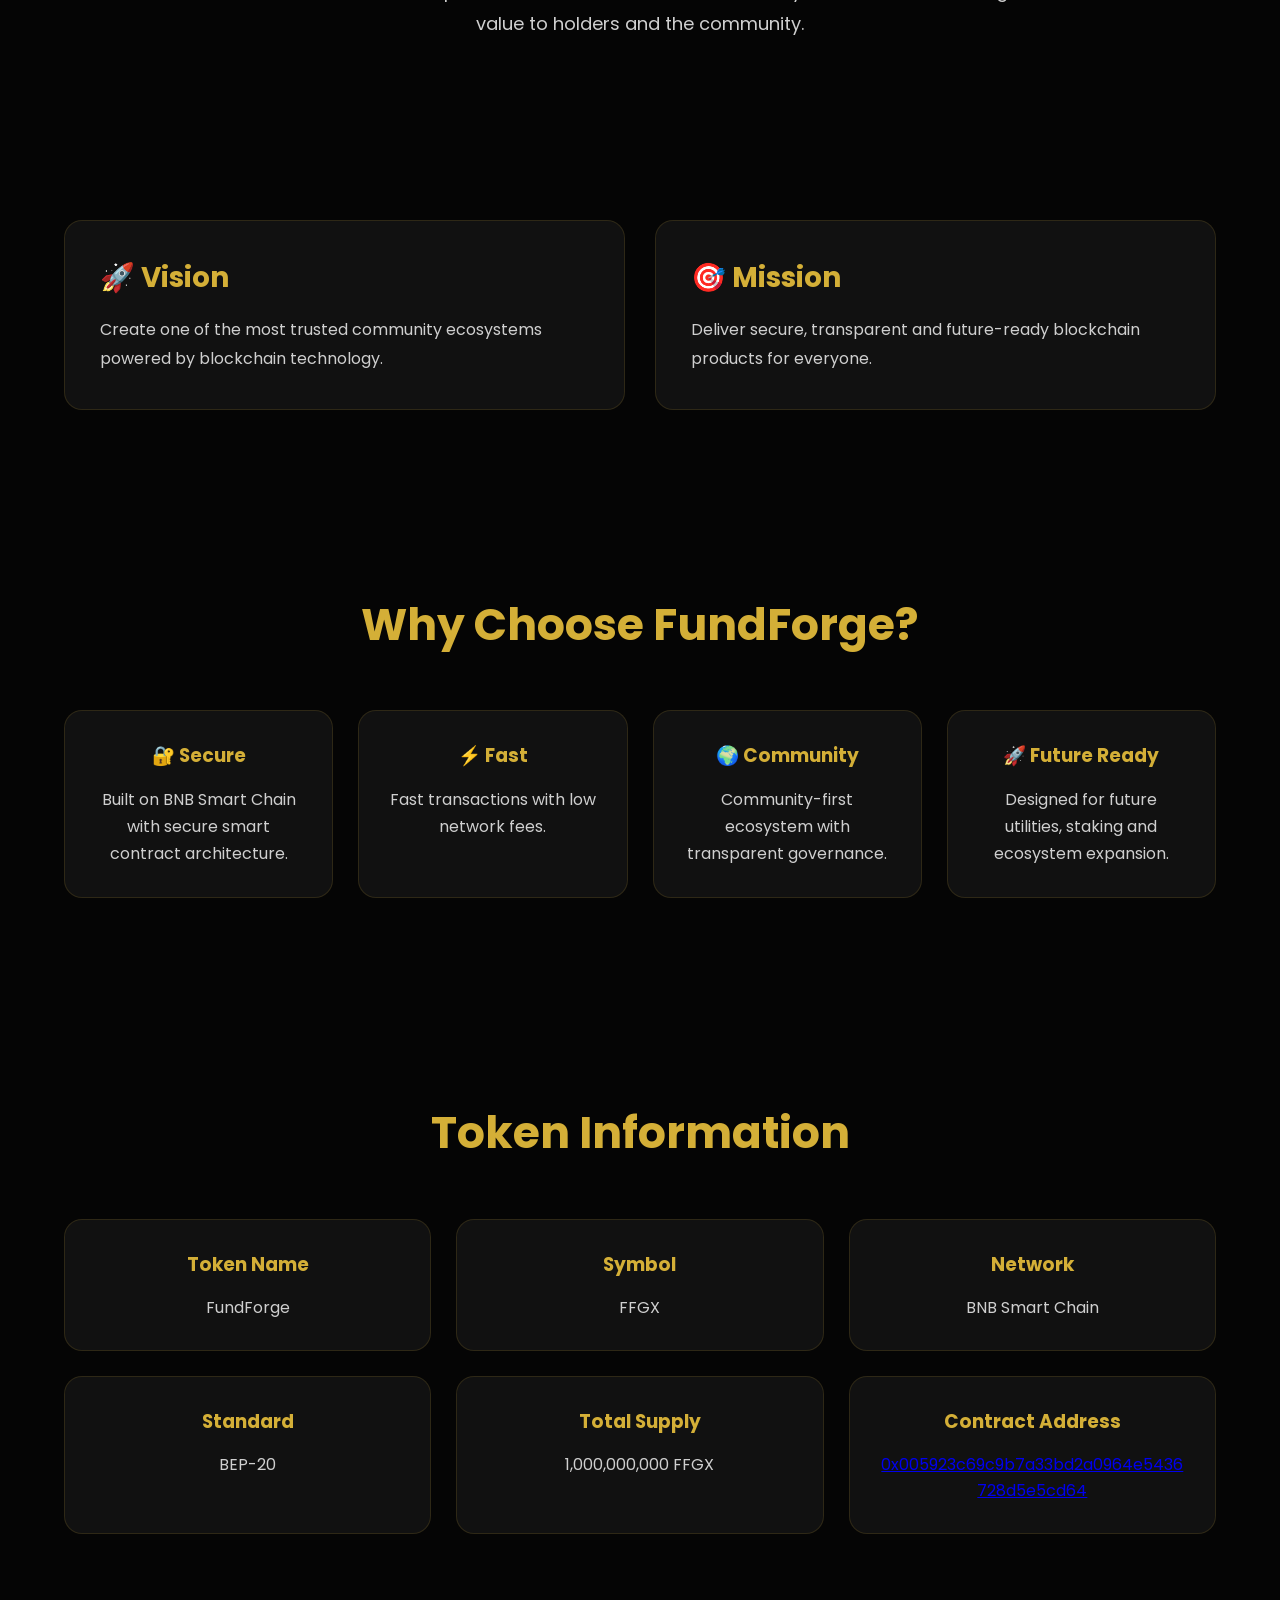
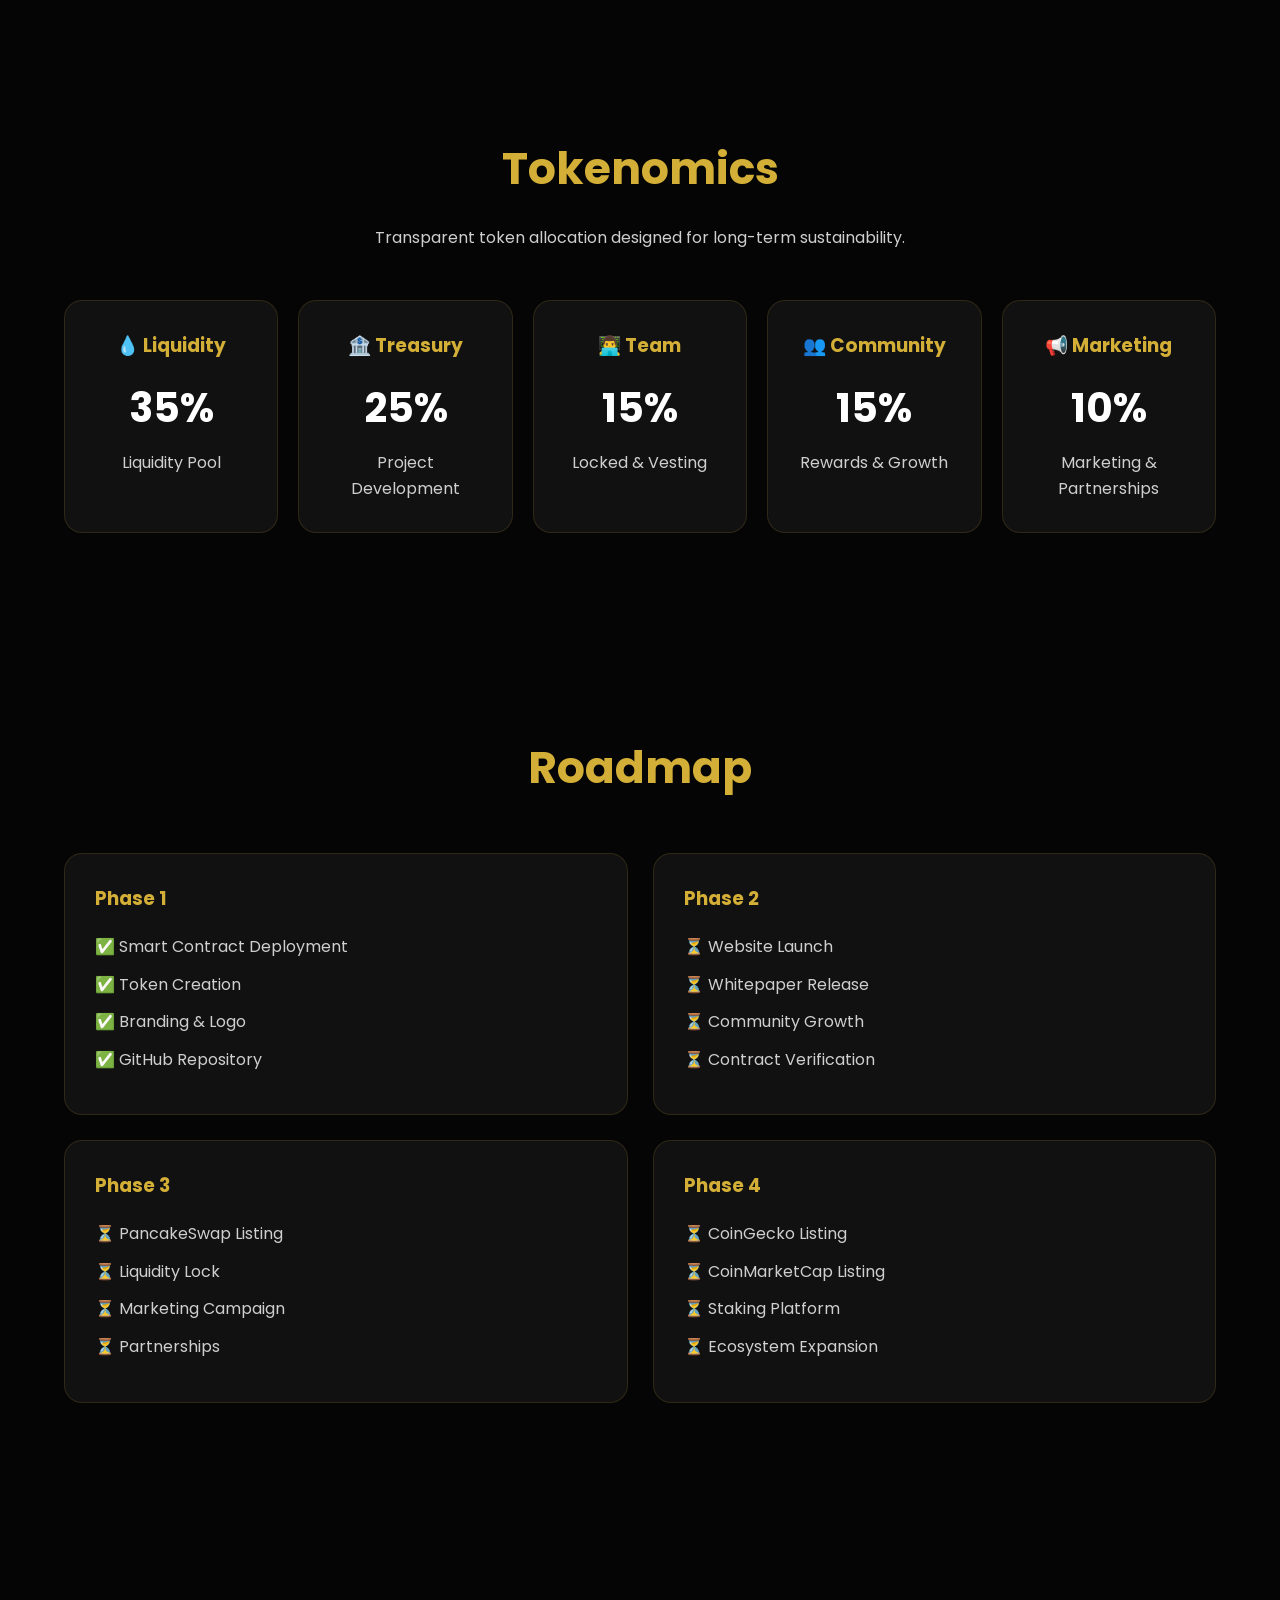
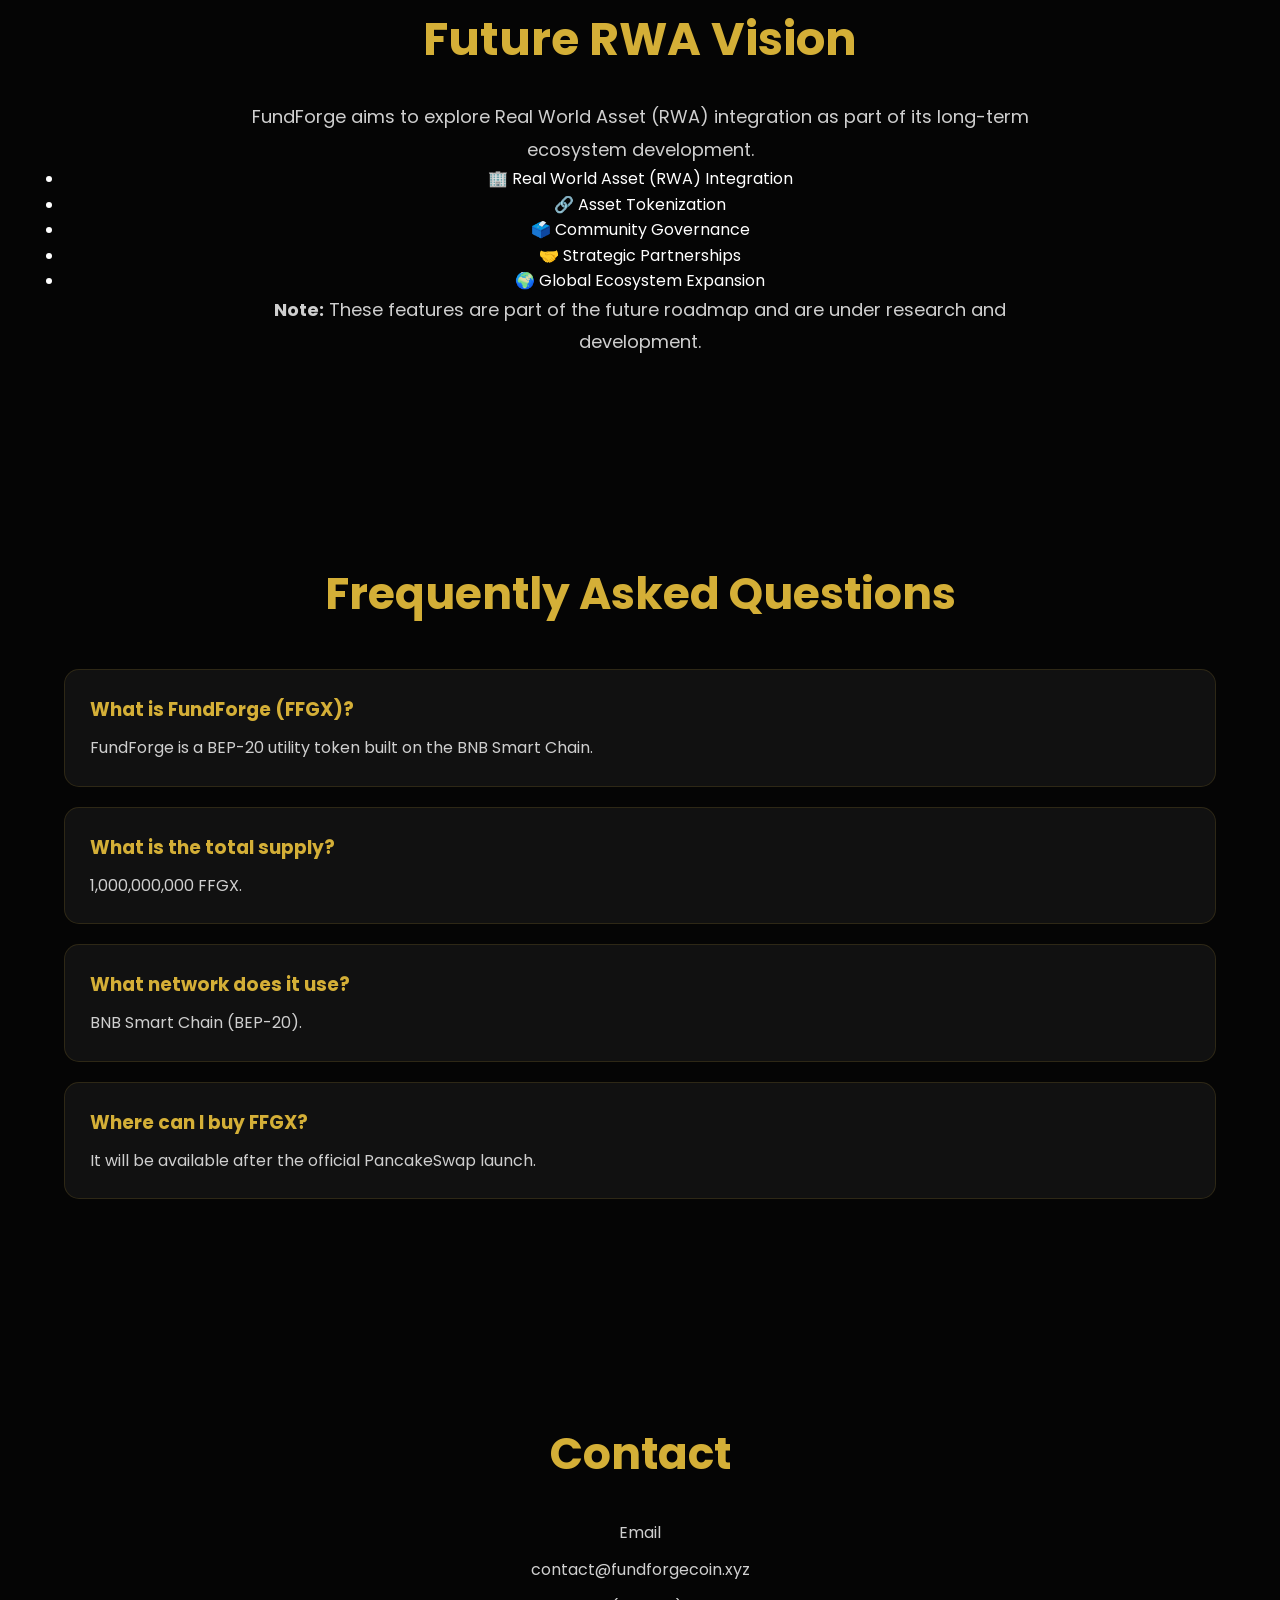
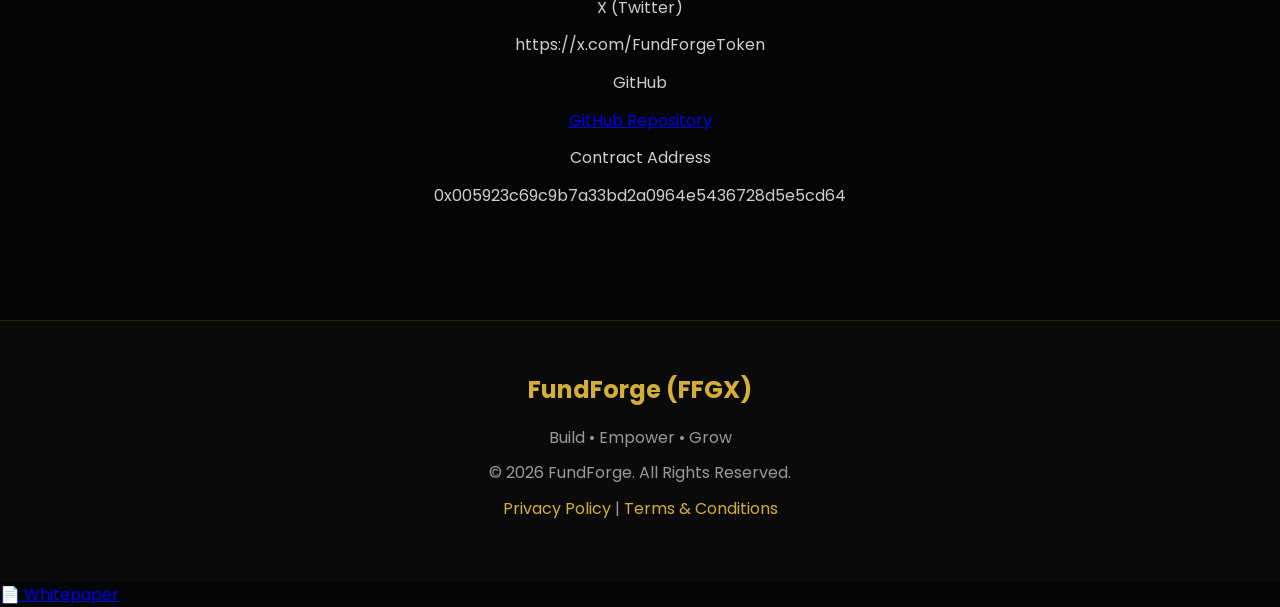
==== commit bf60c6a2: "Add Future RWA Vision section to index.html Added a new section outlining the future vision for Real" ====
--- a/index.html
+++ b/index.html
@@ -468,6 +468,33 @@
 
 </section>
 
+  <!-- =========================
+     FUTURE RWA VISION
+========================= -->
+
+<section id="rwa" class="about">
+  <div class="container">
+
+    <h2>Future RWA Vision</h2>
+
+    <p>
+      FundForge aims to explore Real World Asset (RWA) integration as part of its long-term ecosystem development.
+    </p>
+
+    <ul>
+      <li>🏢 Real World Asset (RWA) Integration</li>
+      <li>🔗 Asset Tokenization</li>
+      <li>🗳️ Community Governance</li>
+      <li>🤝 Strategic Partnerships</li>
+      <li>🌍 Global Ecosystem Expansion</li>
+    </ul>
+
+    <p>
+      <strong>Note:</strong> These features are part of the future roadmap and are under research and development.
+    </p>
+
+  </div>
+</section>
 <!-- ===========================
 FAQ
 =========================== -->
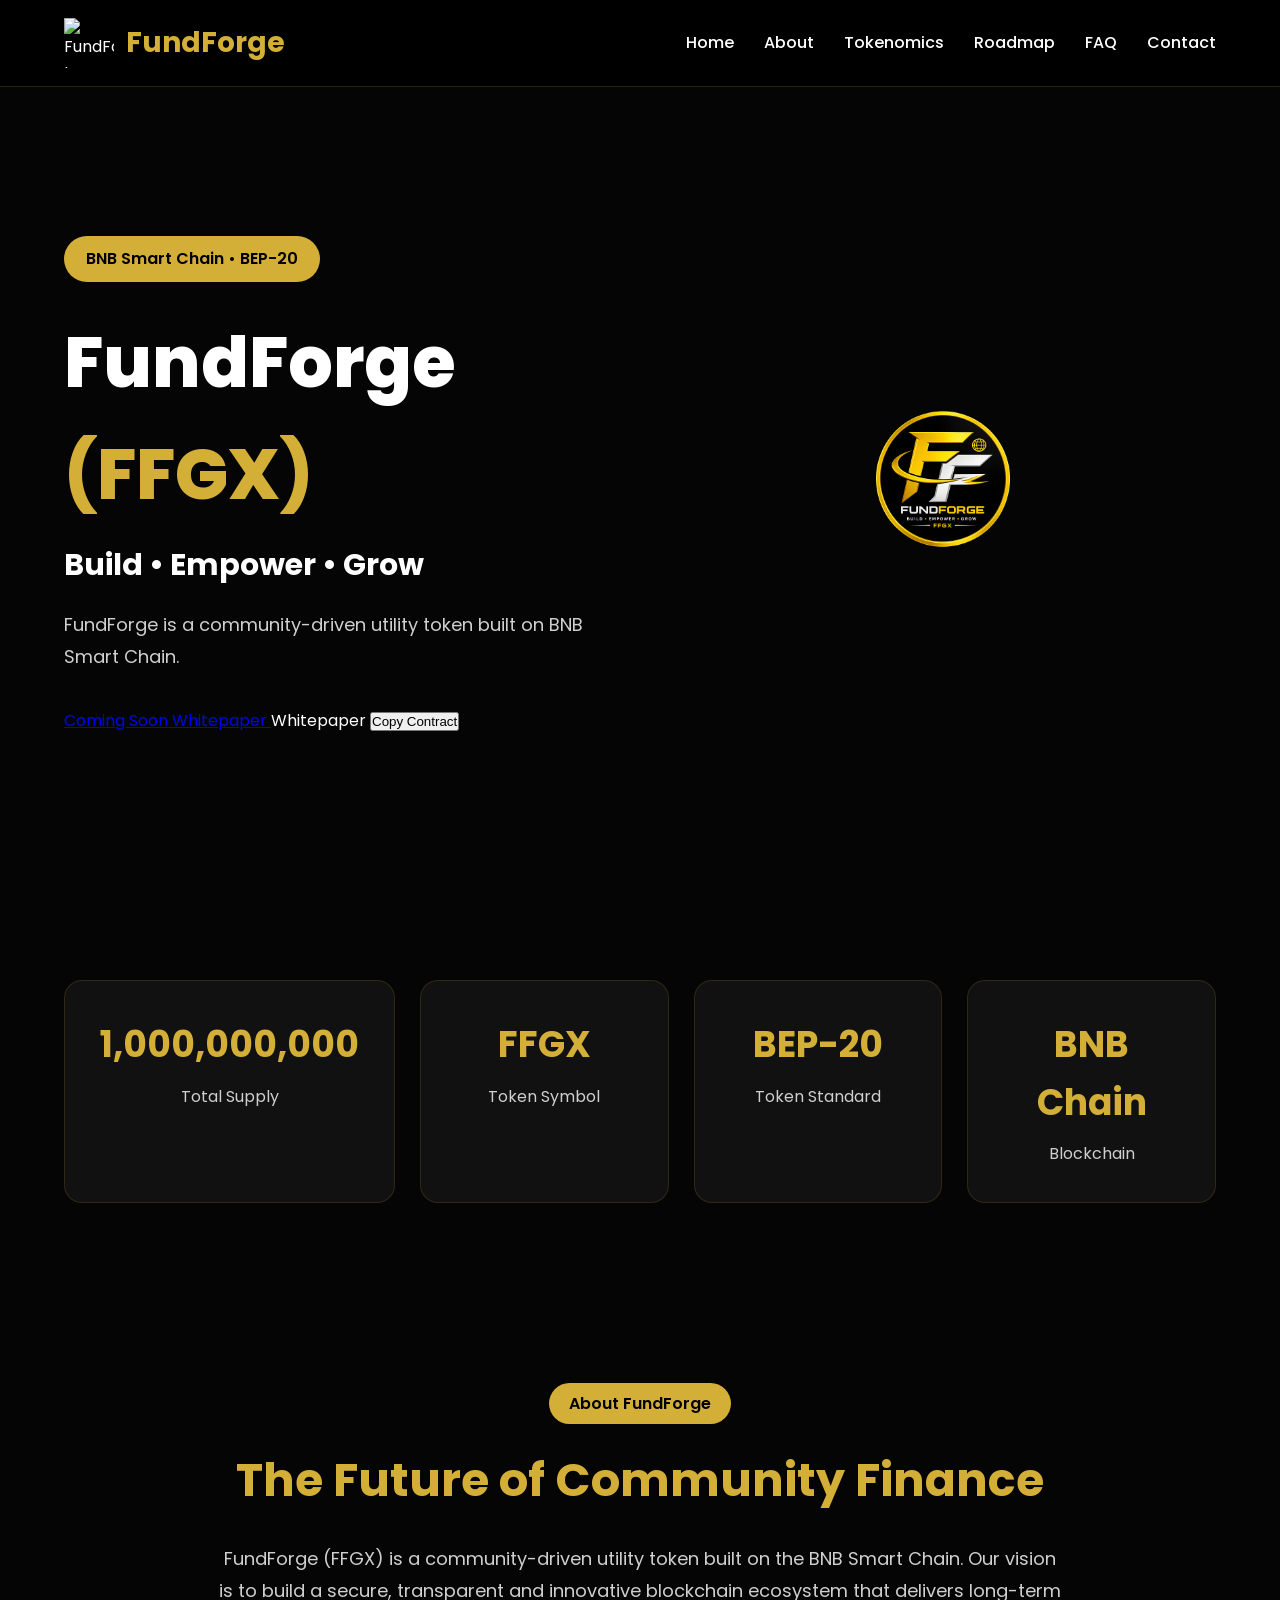
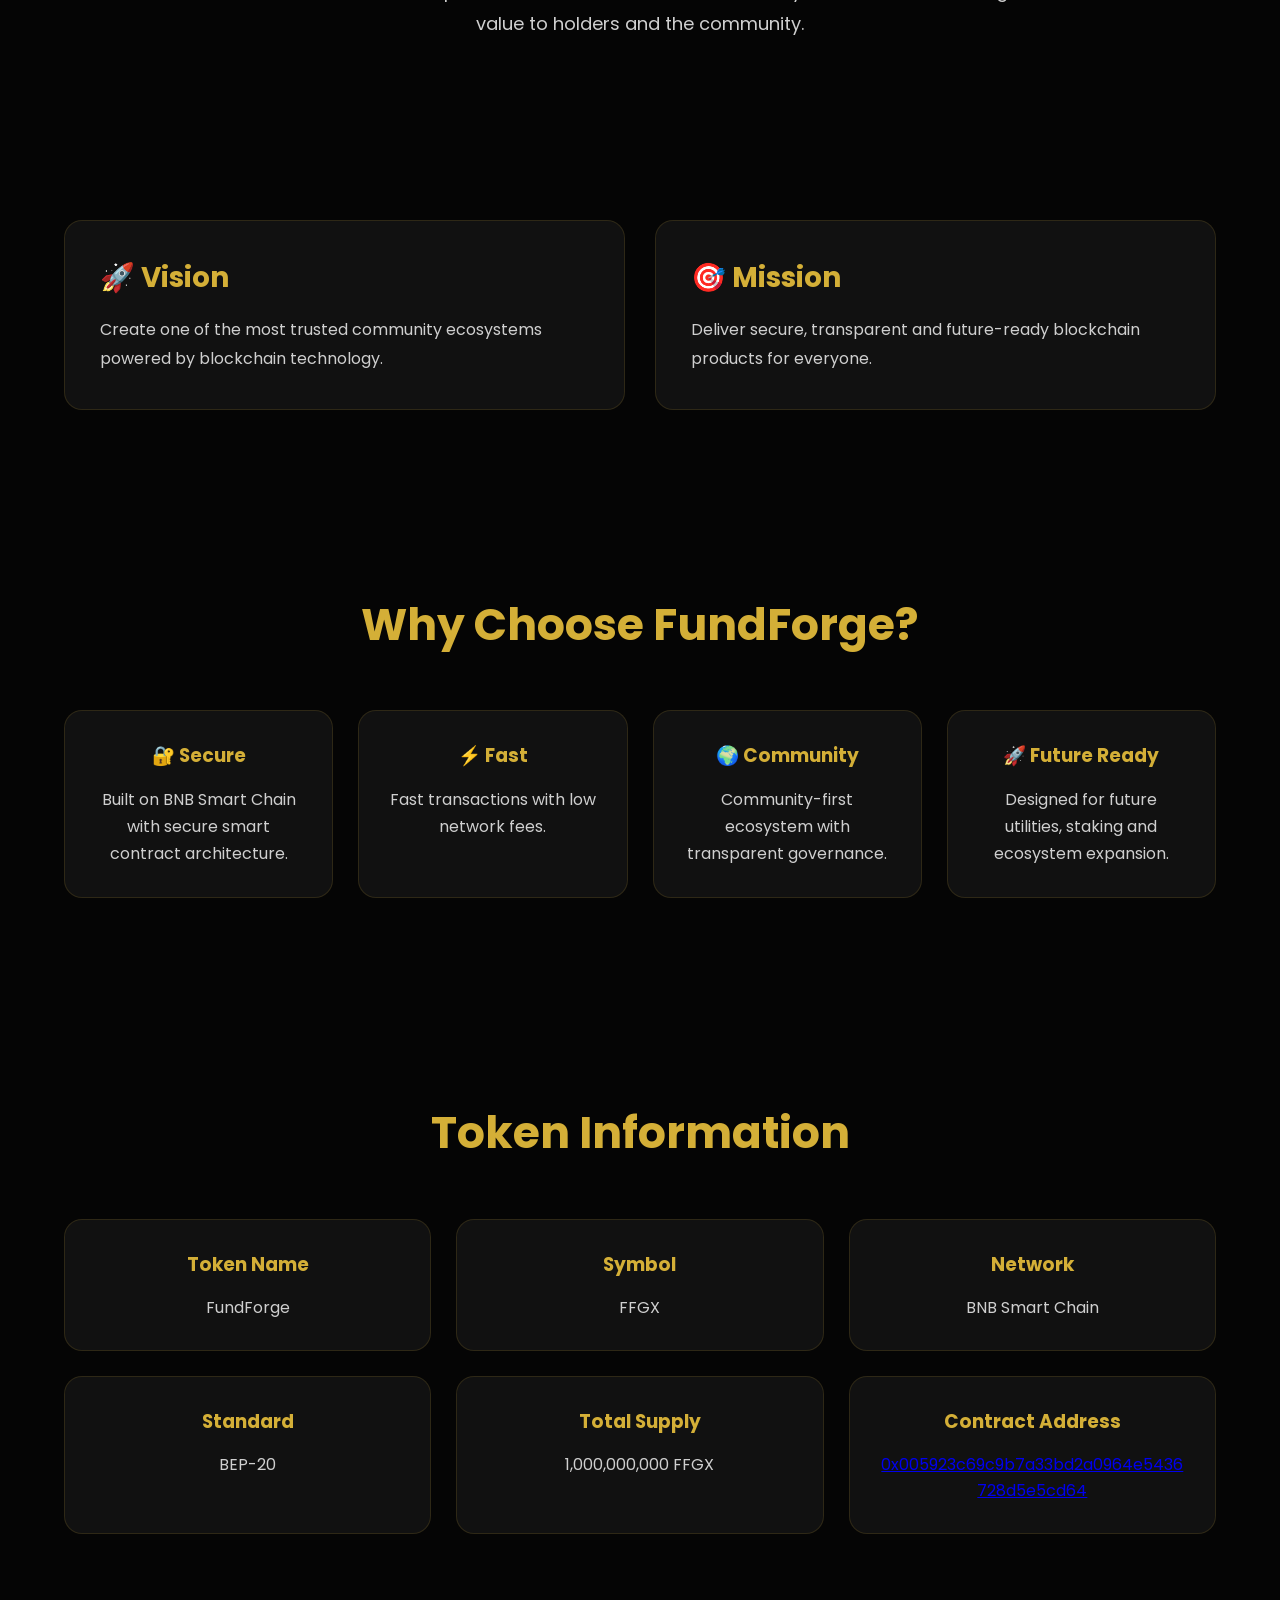
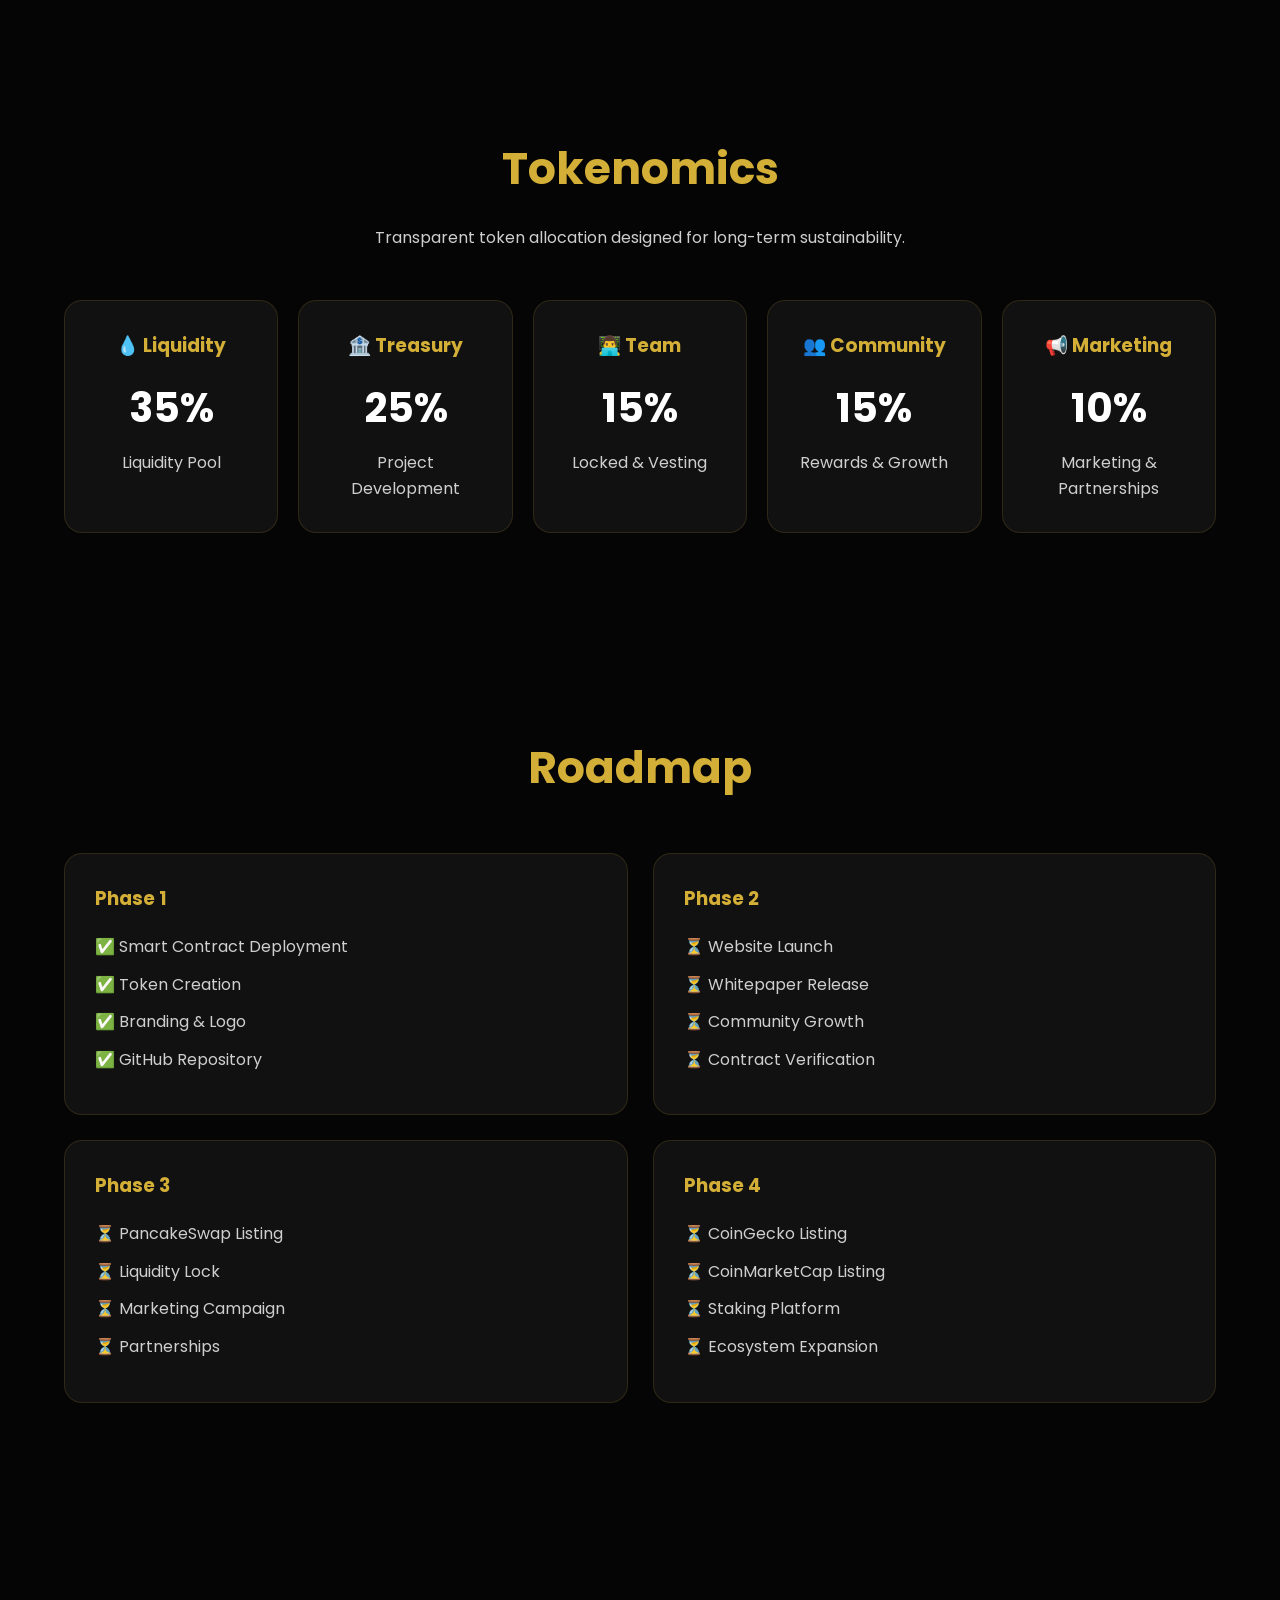
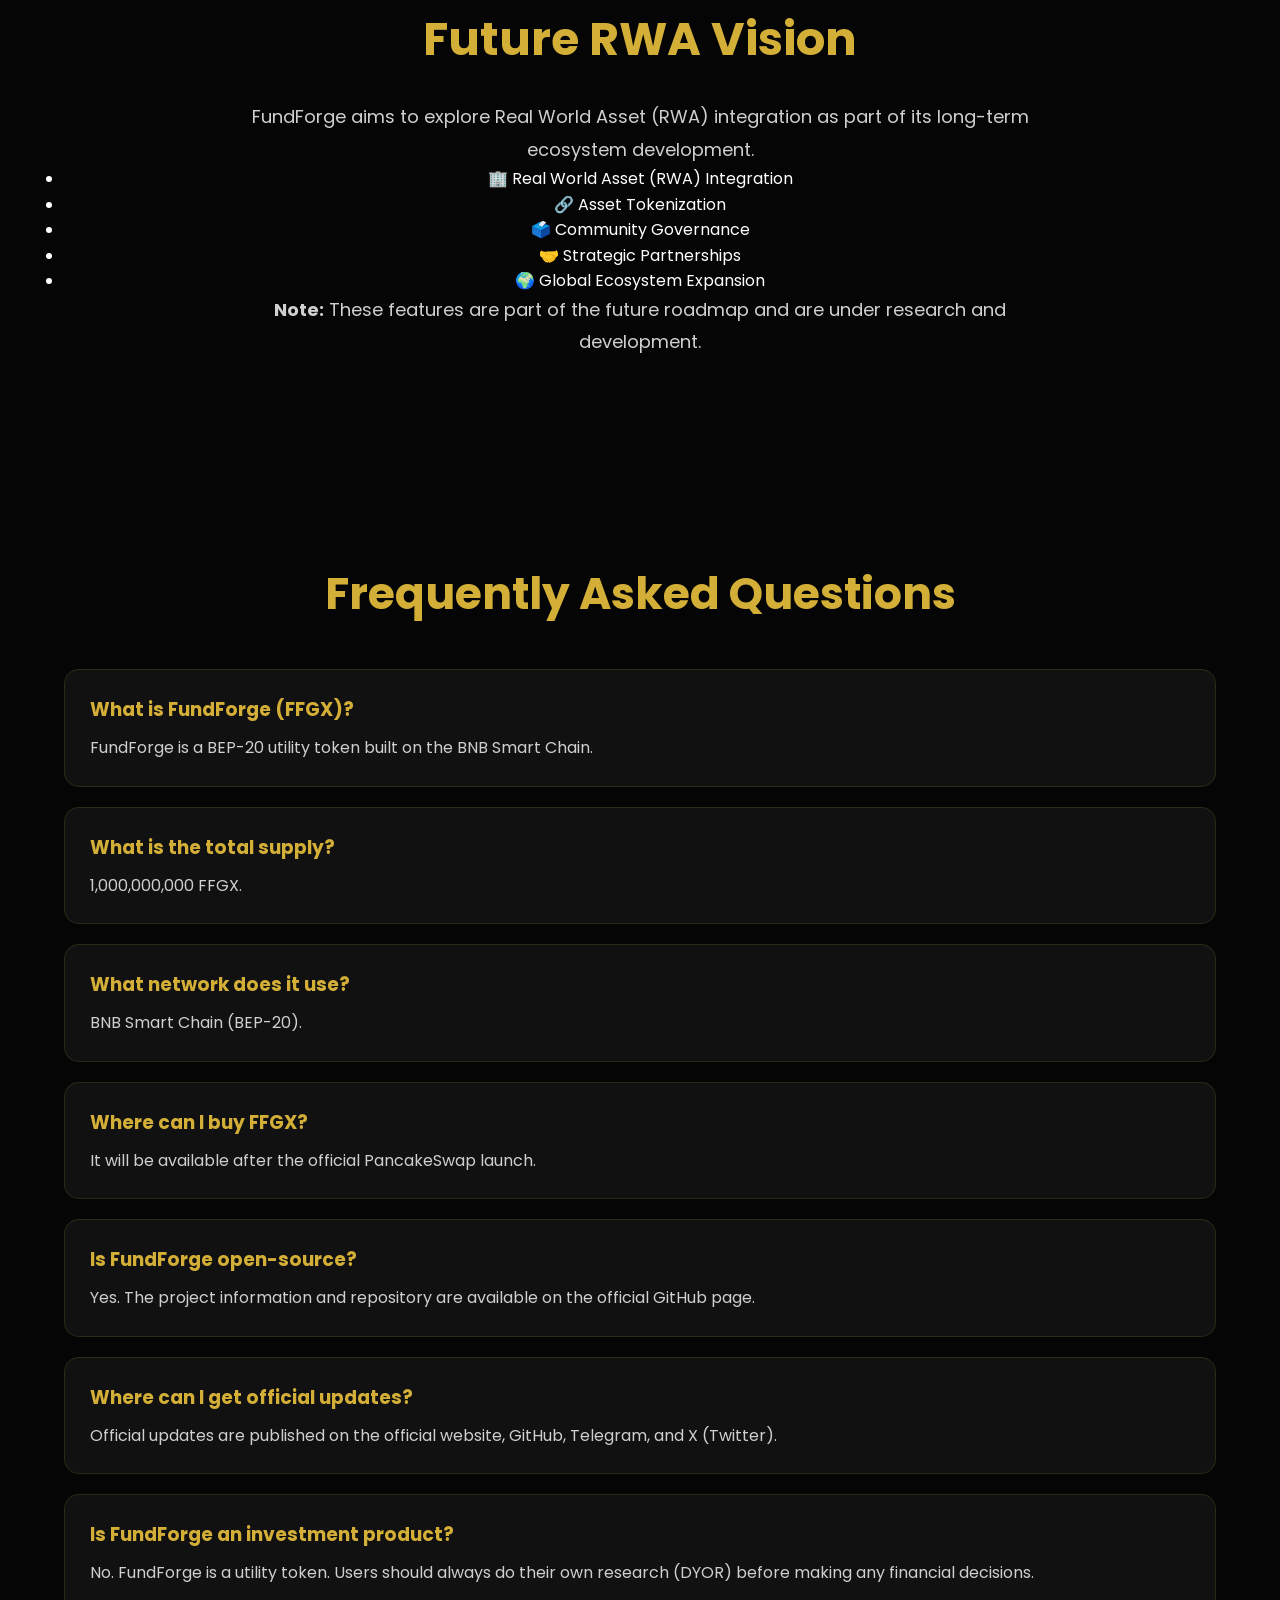
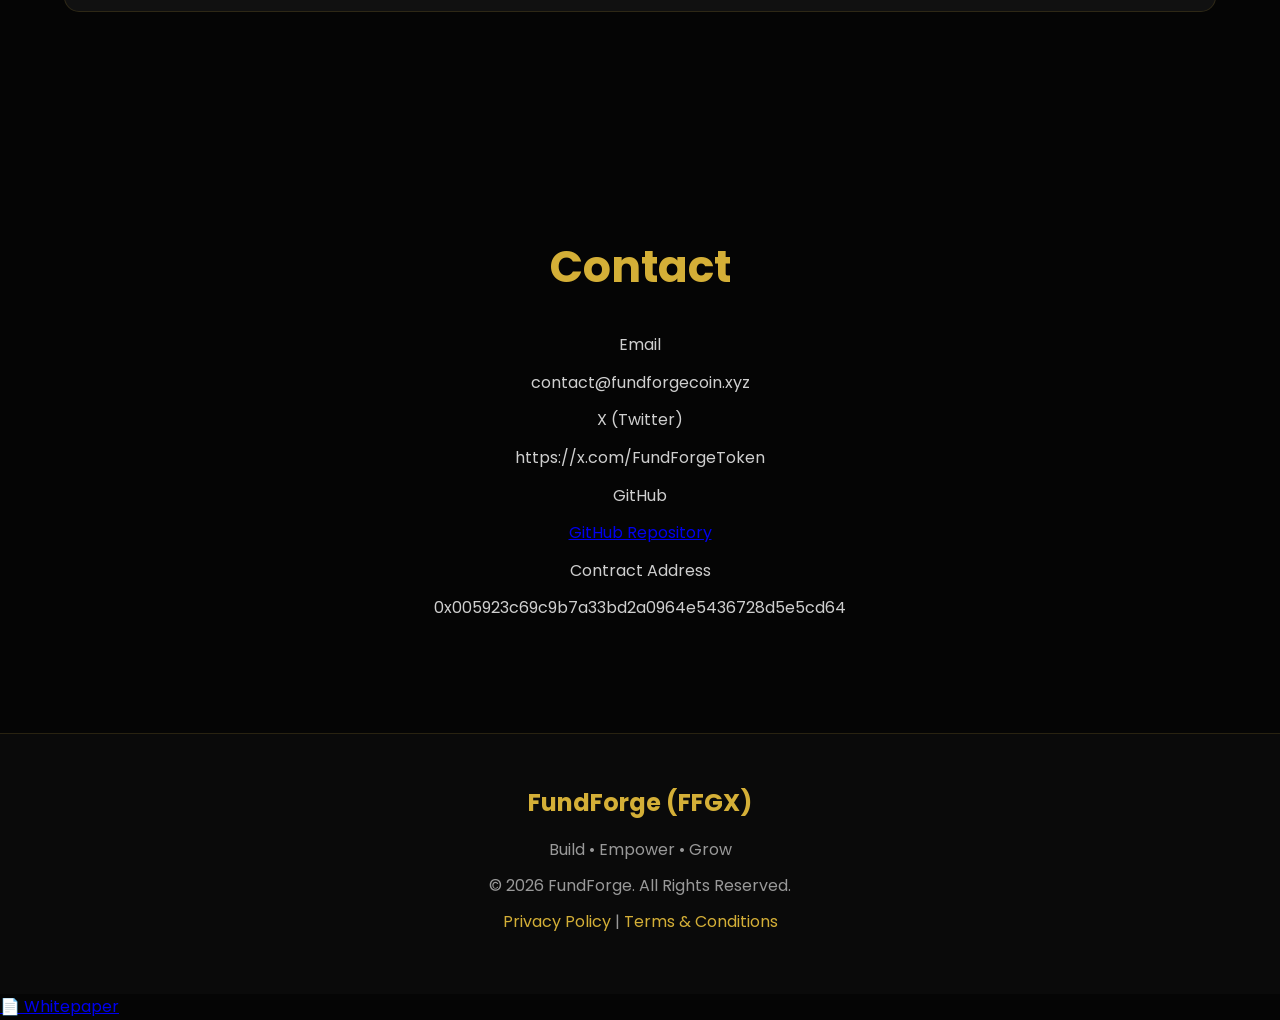
==== commit 919aa023: "Add FAQ section for FundForge details Added FAQs about FundForge's open-source status, update source" ====
--- a/index.html
+++ b/index.html
@@ -525,10 +525,24 @@
 <p>It will be available after the official PancakeSwap launch.</p>
 </div>
 
-</div>
-
-</section>
-
+<div class="faq-item">
+<h3>Is FundForge open-source?</h3>
+<p>Yes. The project information and repository are available on the official GitHub page.</p>
+</div>
+
+<div class="faq-item">
+<h3>Where can I get official updates?</h3>
+<p>Official updates are published on the official website, GitHub, Telegram, and X (Twitter).</p>
+</div>
+
+<div class="faq-item">
+<h3>Is FundForge an investment product?</h3>
+<p>No. FundForge is a utility token. Users should always do their own research (DYOR) before making any financial decisions.</p>
+</div>
+
+</div>
+
+</section>
 <!-- ===========================
 CONTACT
 =========================== -->
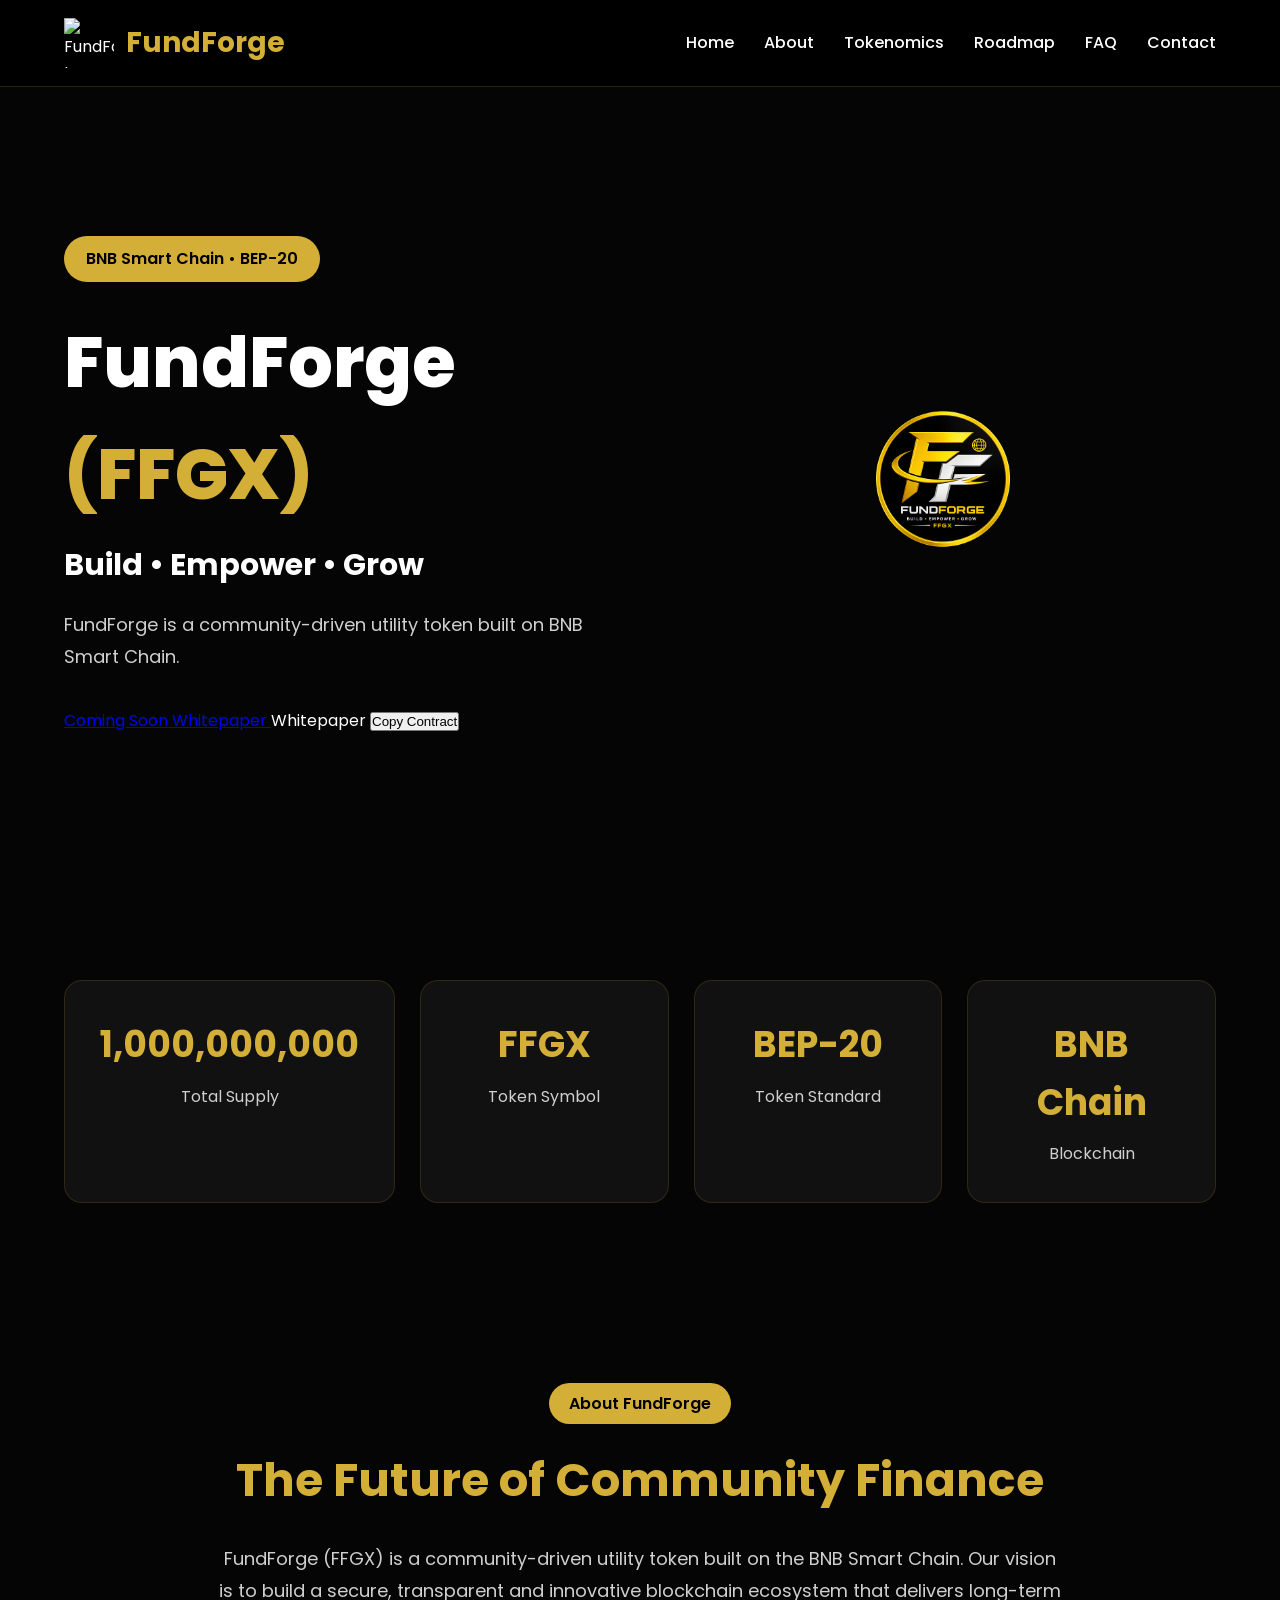
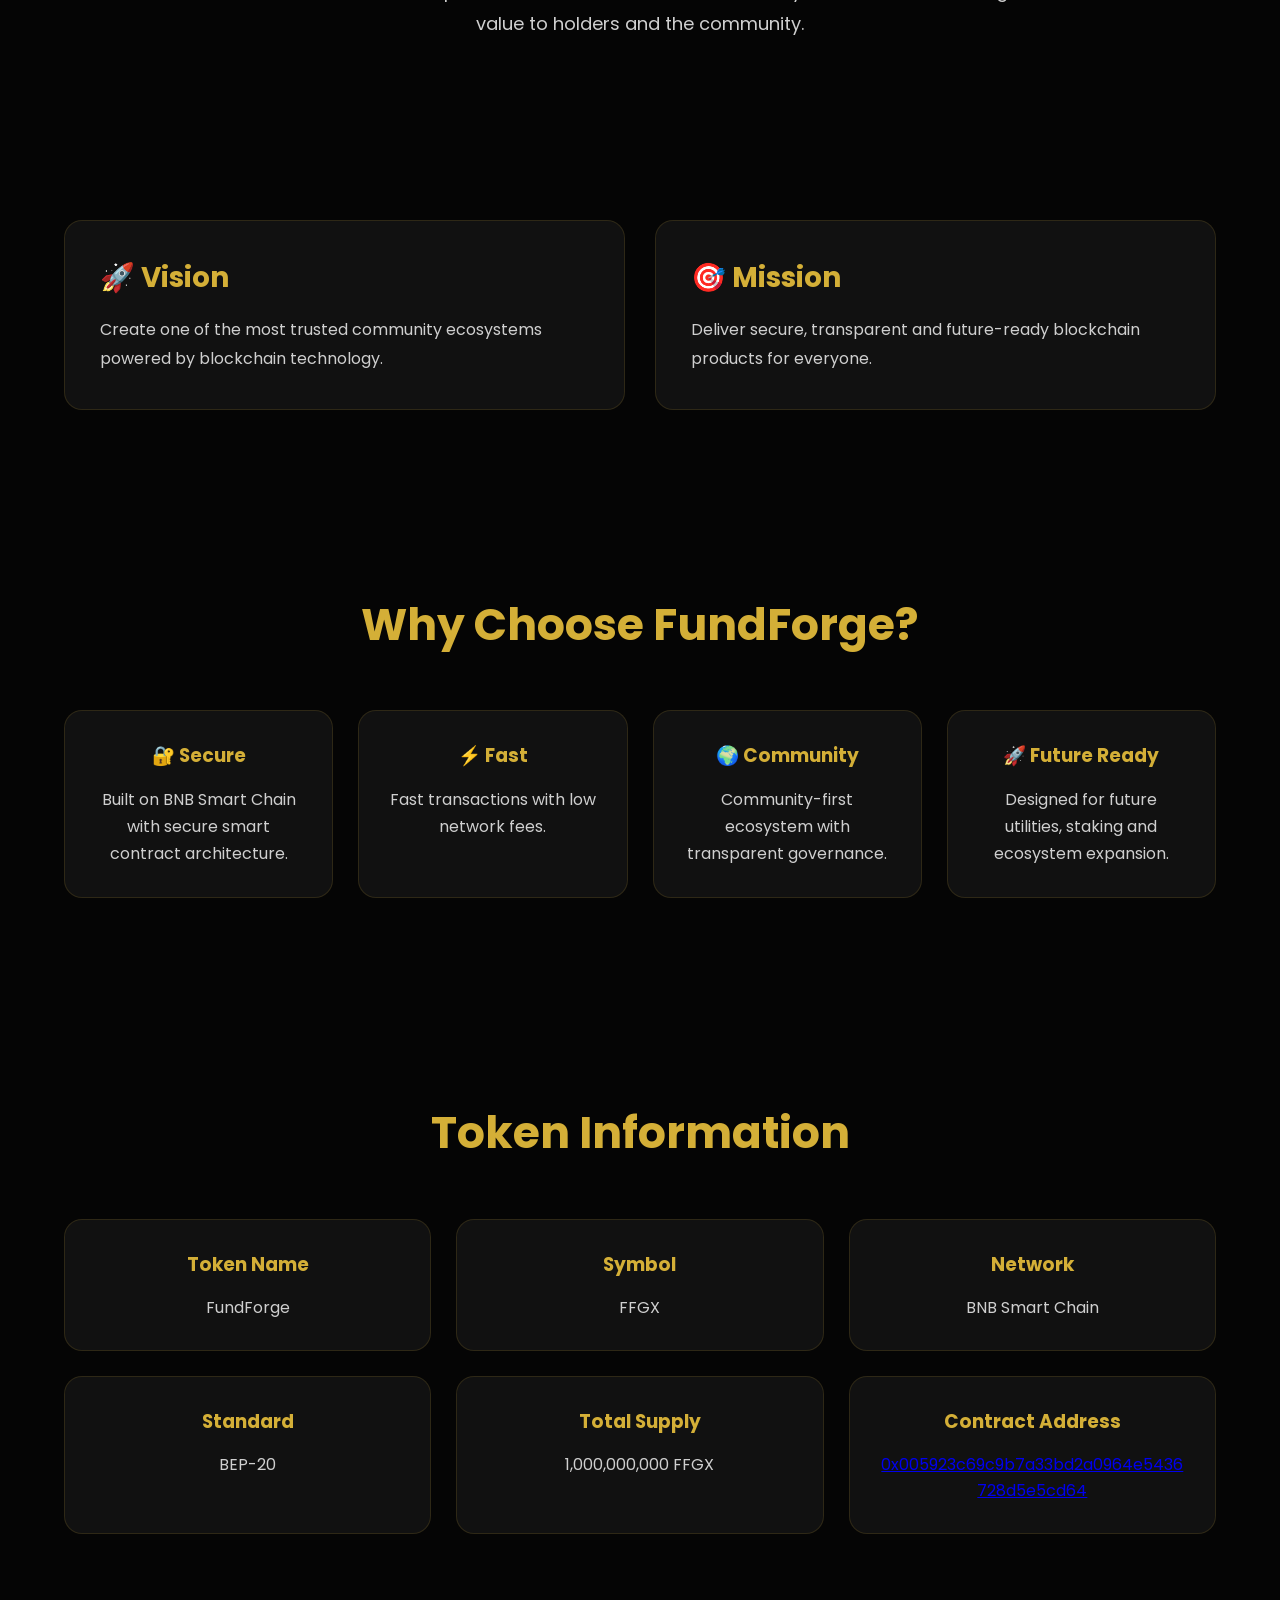
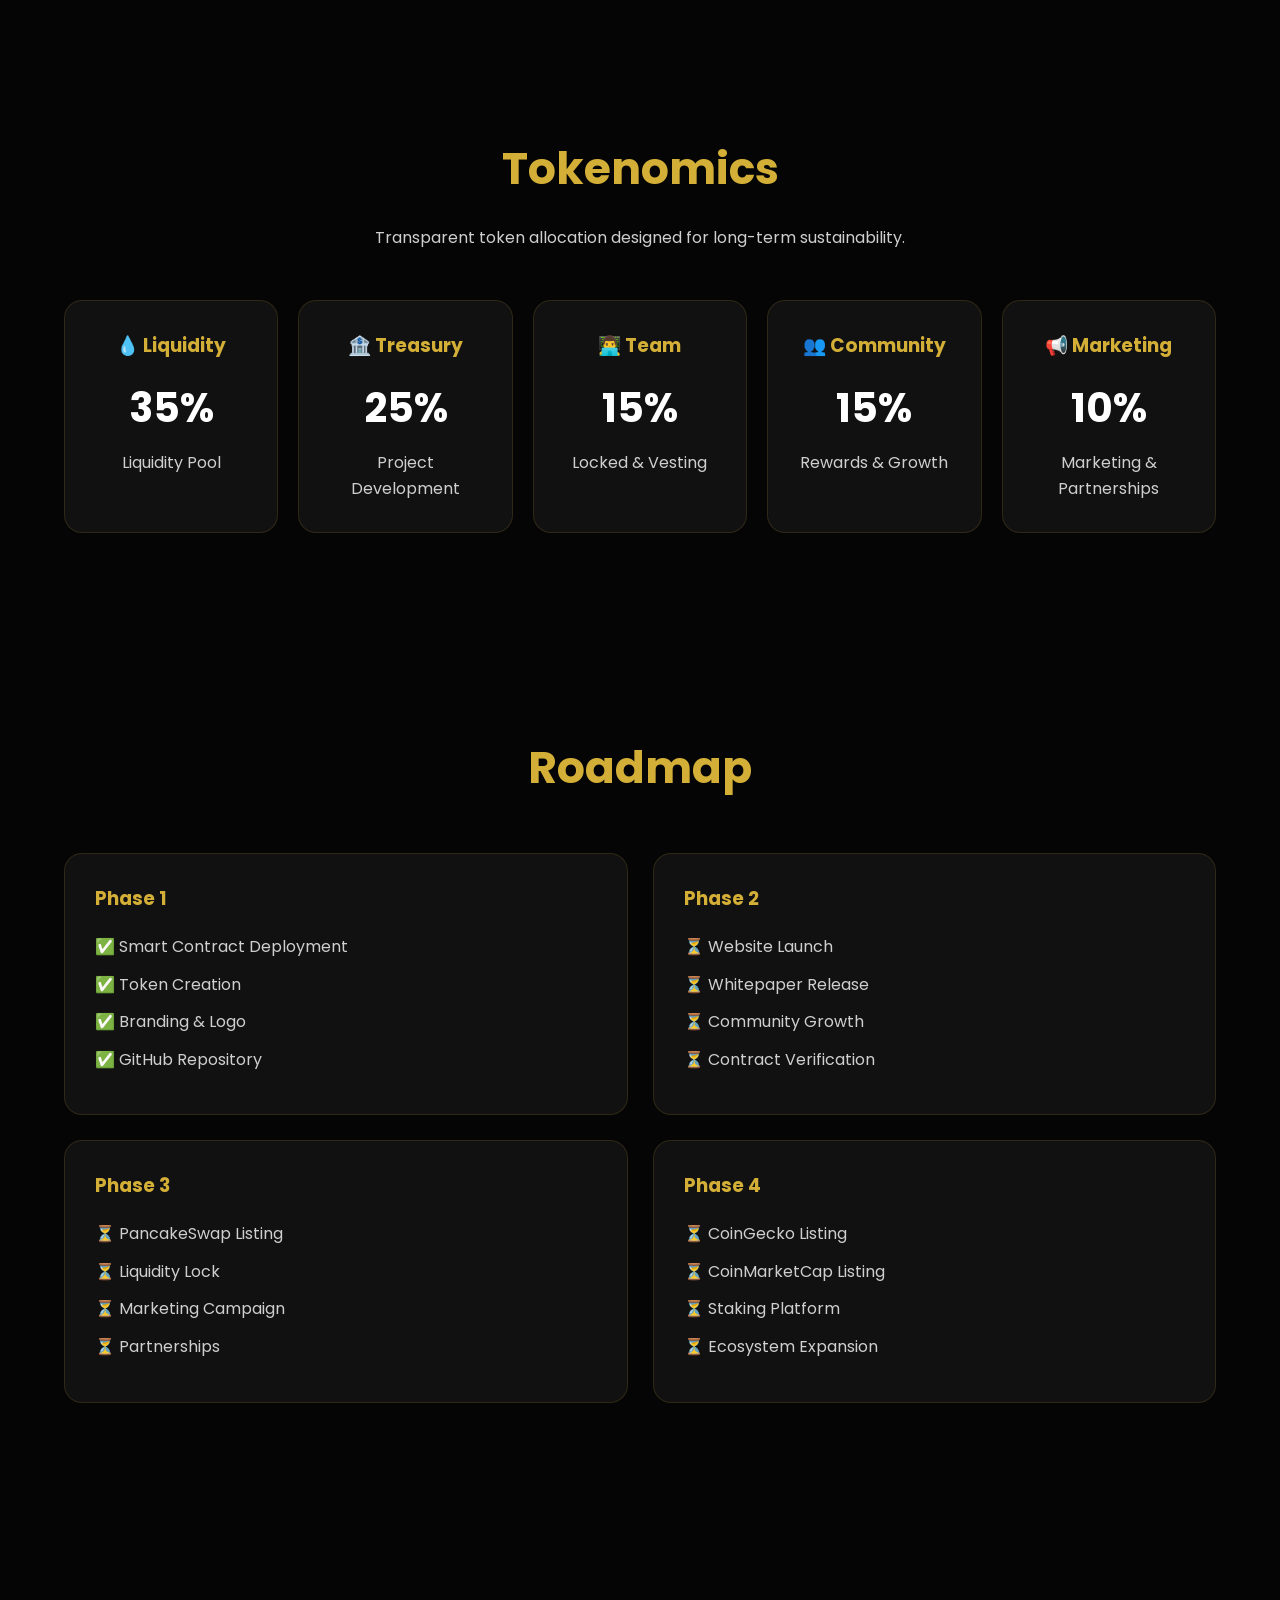
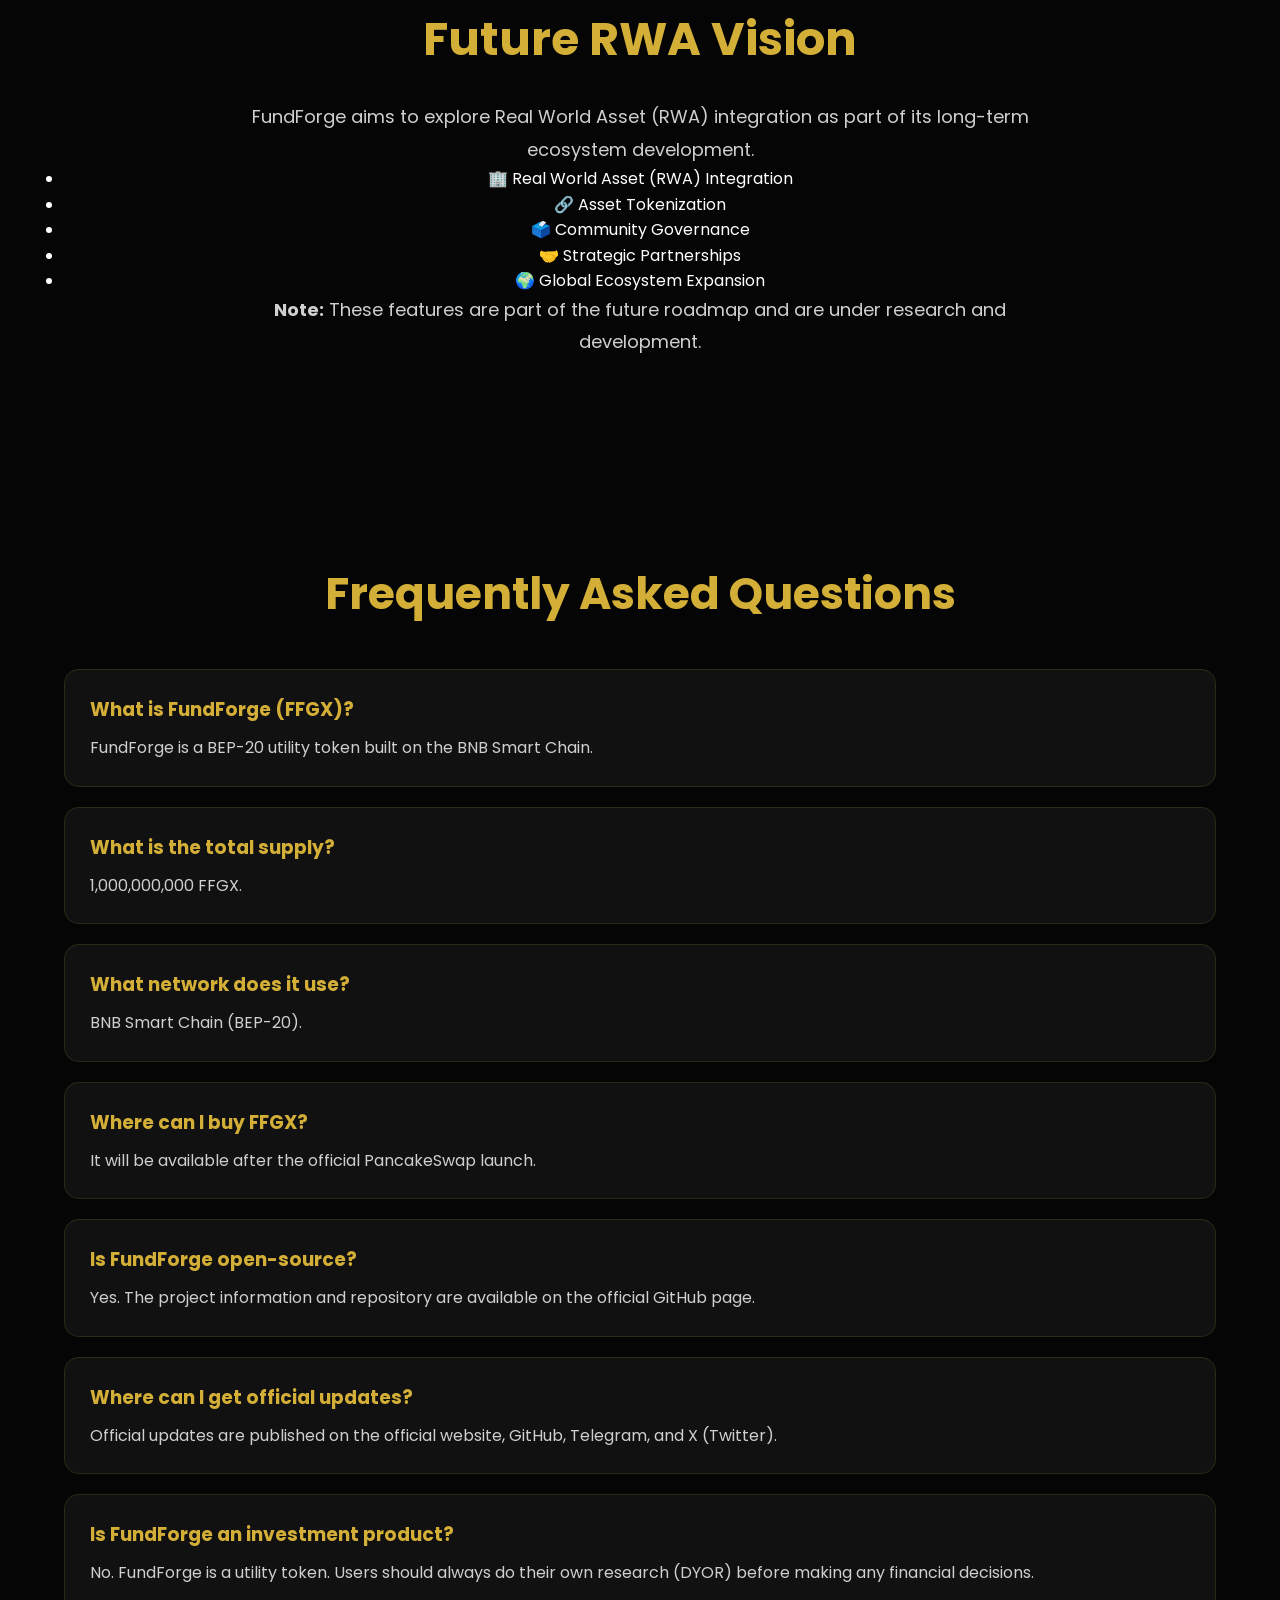
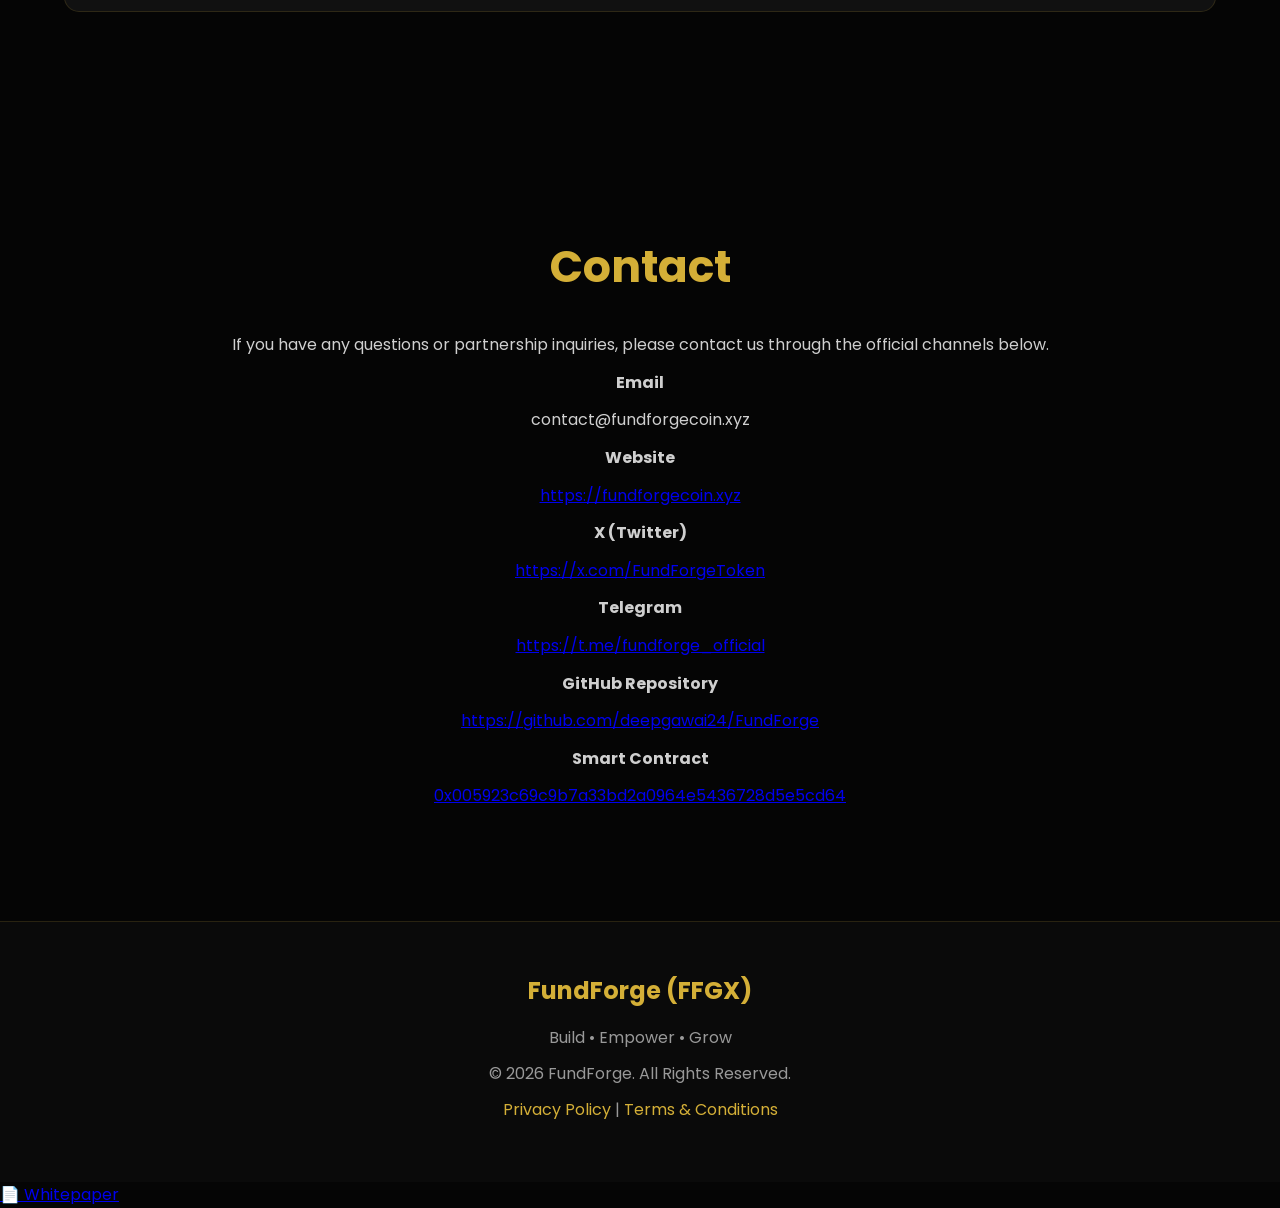
==== commit 6a8b425d: "Update contact information and links in index.html" ====
--- a/index.html
+++ b/index.html
@@ -553,24 +553,45 @@
 
 <h2>Contact</h2>
 
-<p>Email</p>
-
+<p>If you have any questions or partnership inquiries, please contact us through the official channels below.</p>
+
+<p><strong>Email</strong></p>
 <p>contact@fundforgecoin.xyz</p>
-<p>X (Twitter)</p>
-
-<p>https://x.com/FundForgeToken</p>
-
-<p>GitHub</p>
-
-<p>
-<a href="https://github.com/deepgawai24" target="_blank">
-GitHub Repository
-</a>
-</p>
-
-<p>Contract Address</p>
-
-<p>0x005923c69c9b7a33bd2a0964e5436728d5e5cd64</p>
+
+<p><strong>Website</strong></p>
+<p>
+<a href="https://fundforgecoin.xyz" target="_blank">
+https://fundforgecoin.xyz
+</a>
+</p>
+
+<p><strong>X (Twitter)</strong></p>
+<p>
+<a href="https://x.com/FundForgeToken" target="_blank">
+https://x.com/FundForgeToken
+</a>
+</p>
+
+<p><strong>Telegram</strong></p>
+<p>
+<a href="https://t.me/fundforge_official" target="_blank">
+https://t.me/fundforge_official
+</a>
+</p>
+
+<p><strong>GitHub Repository</strong></p>
+<p>
+<a href="https://github.com/deepgawai24/FundForge" target="_blank">
+https://github.com/deepgawai24/FundForge
+</a>
+</p>
+
+<p><strong>Smart Contract</strong></p>
+<p>
+<a href="https://bscscan.com/token/0x005923c69c9b7a33bd2a0964e5436728d5e5cd64" target="_blank">
+0x005923c69c9b7a33bd2a0964e5436728d5e5cd64
+</a>
+</p>
 
 </div>
 
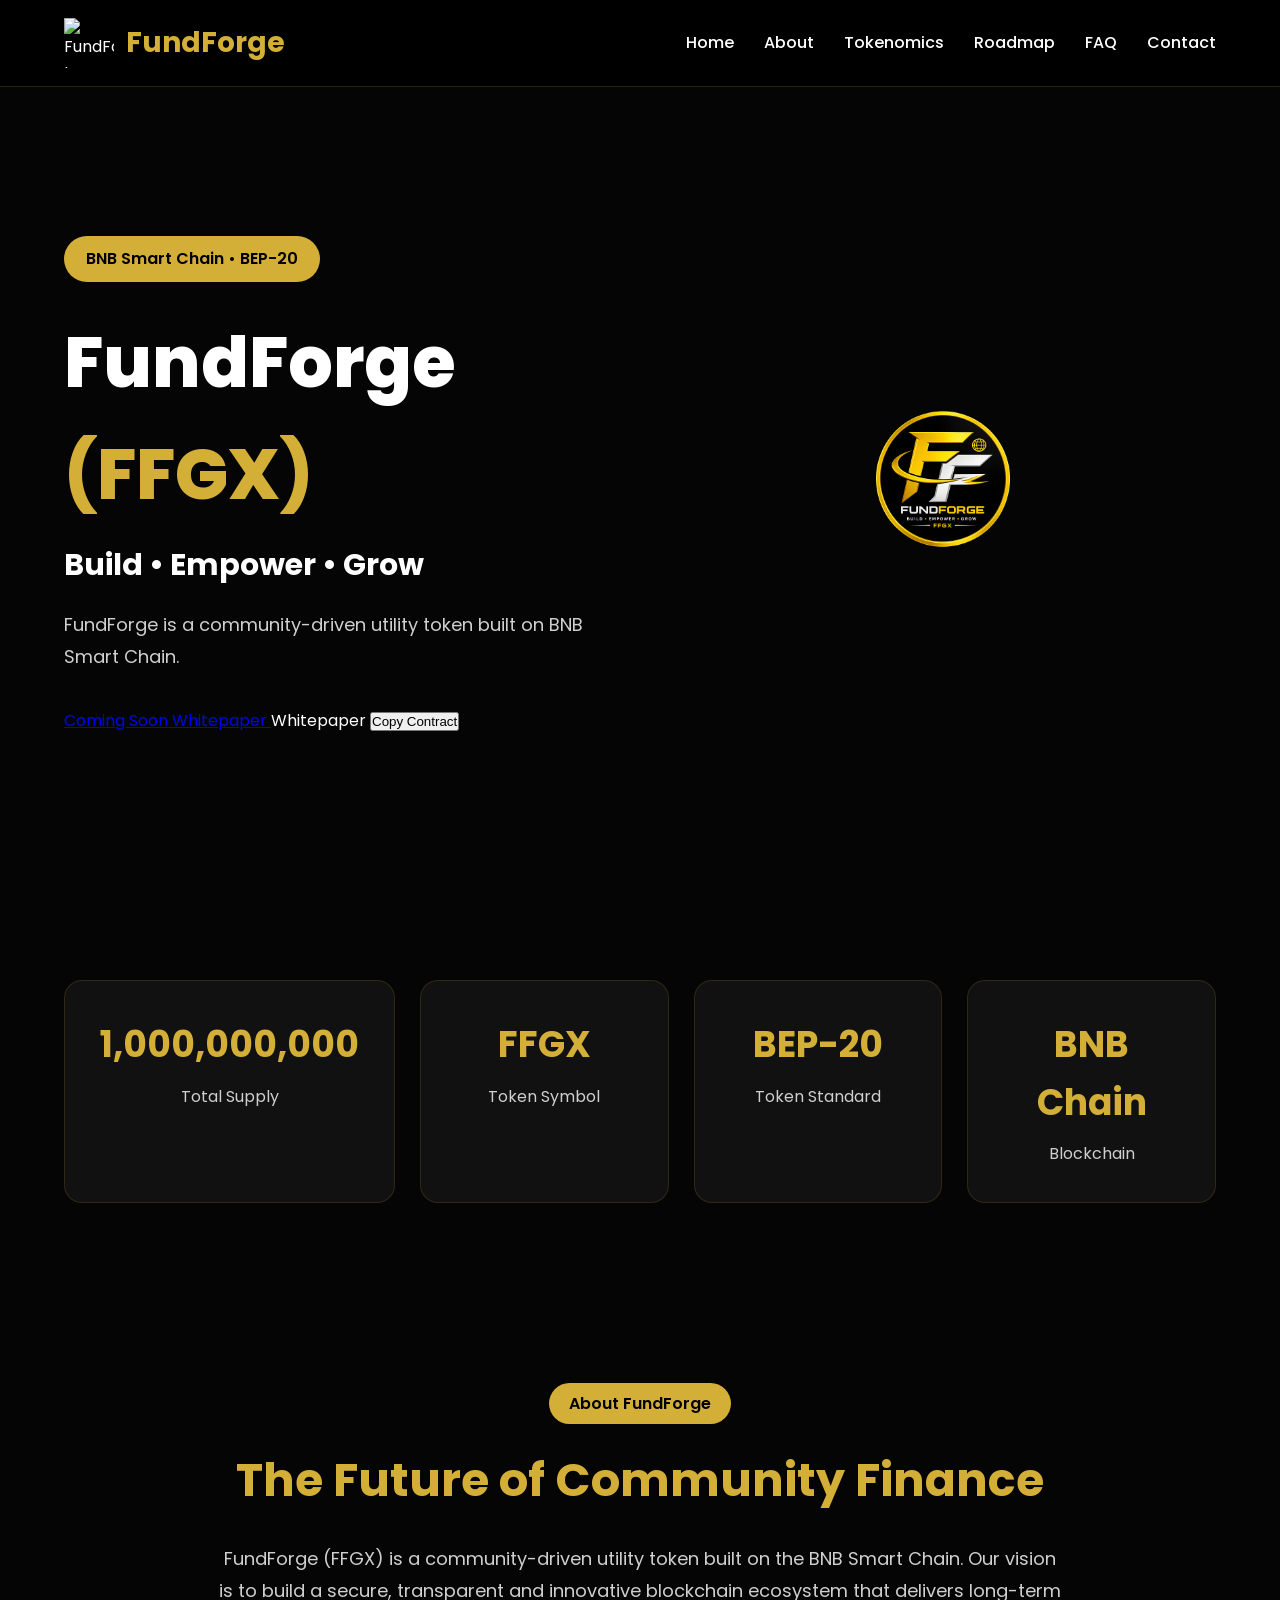
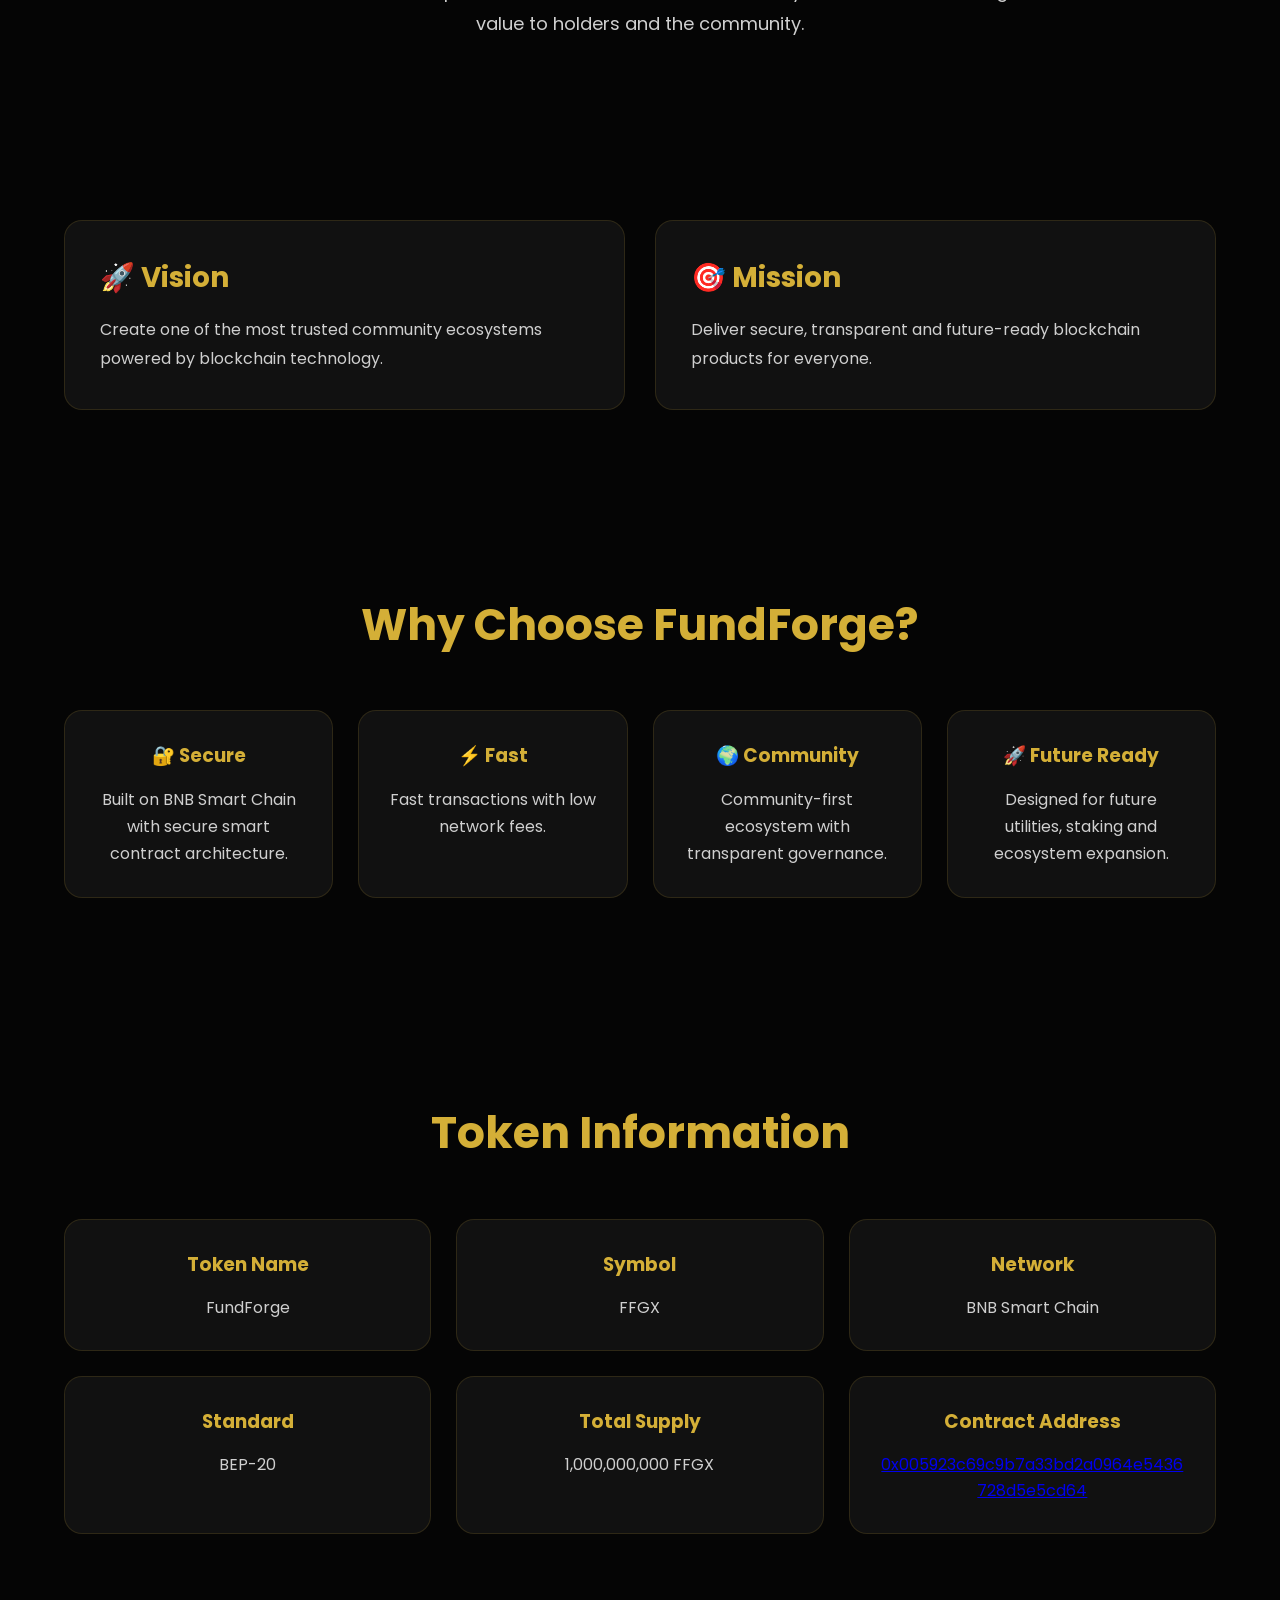
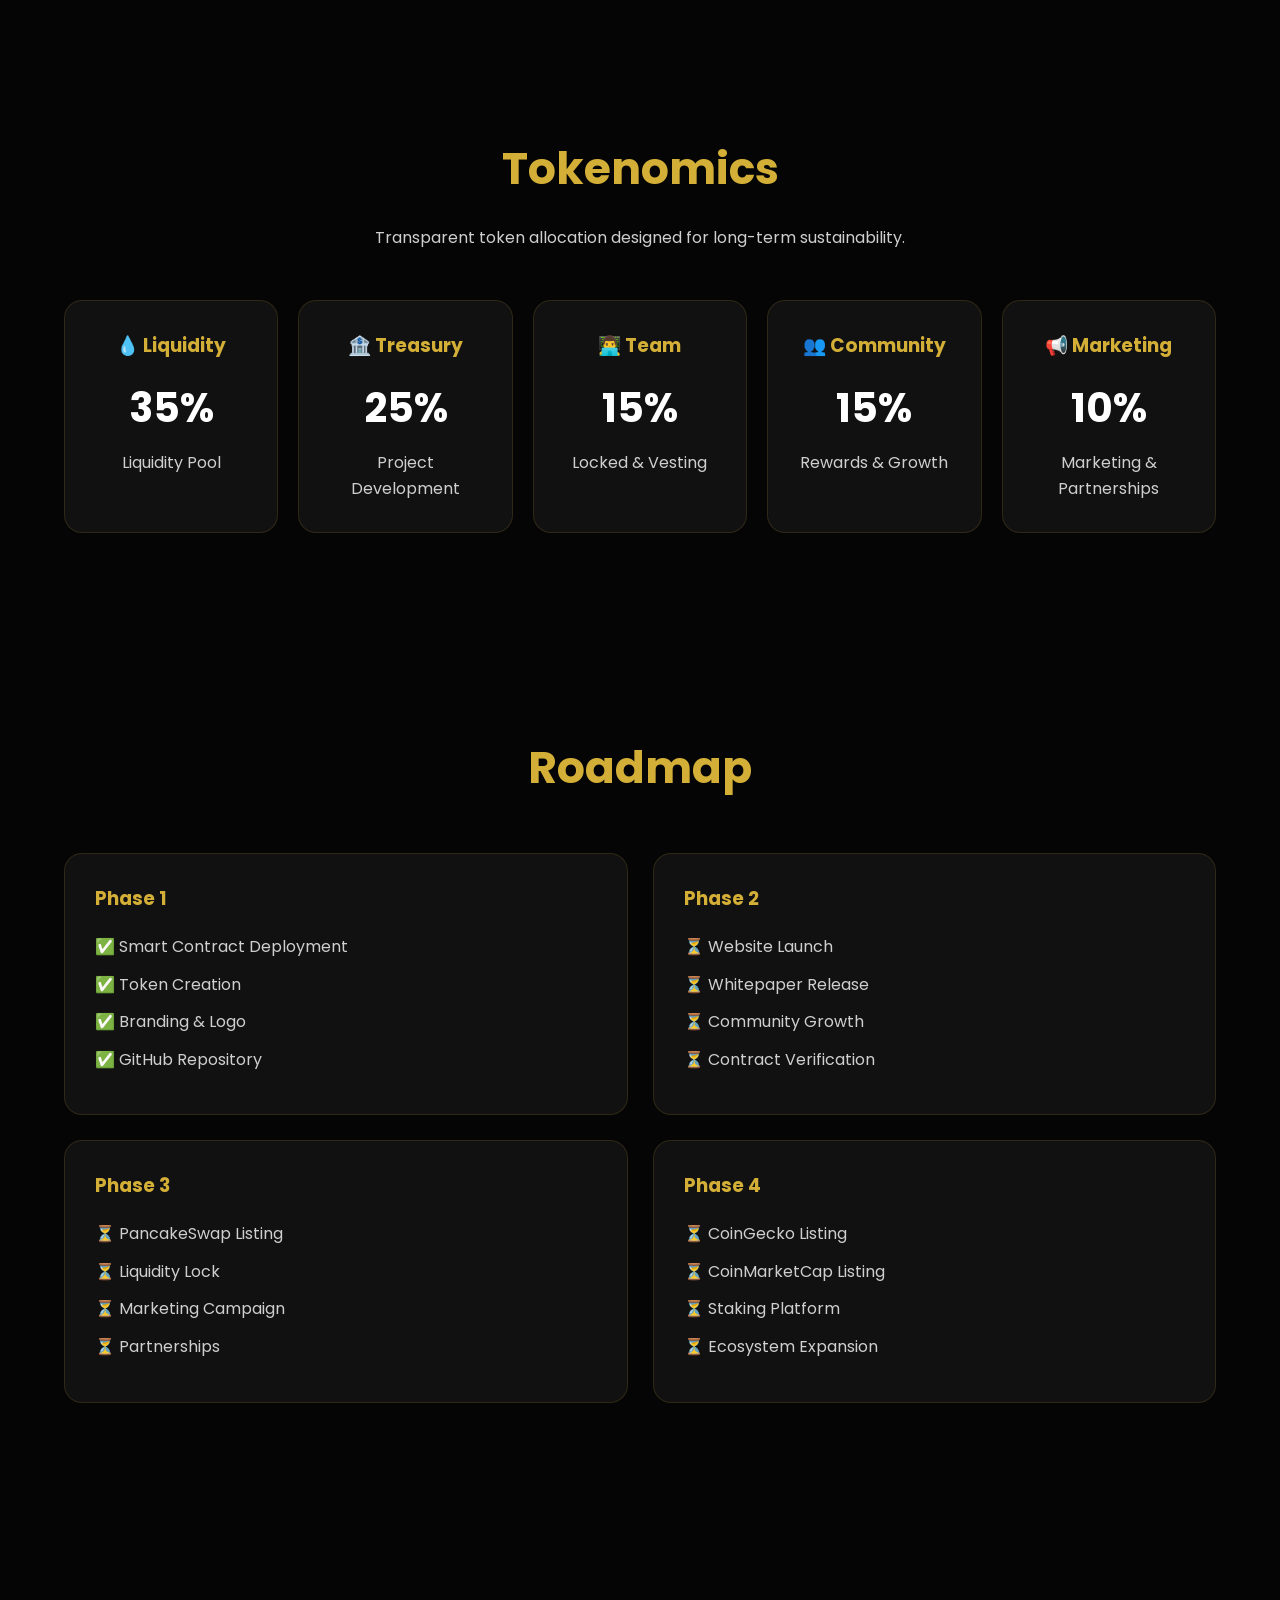
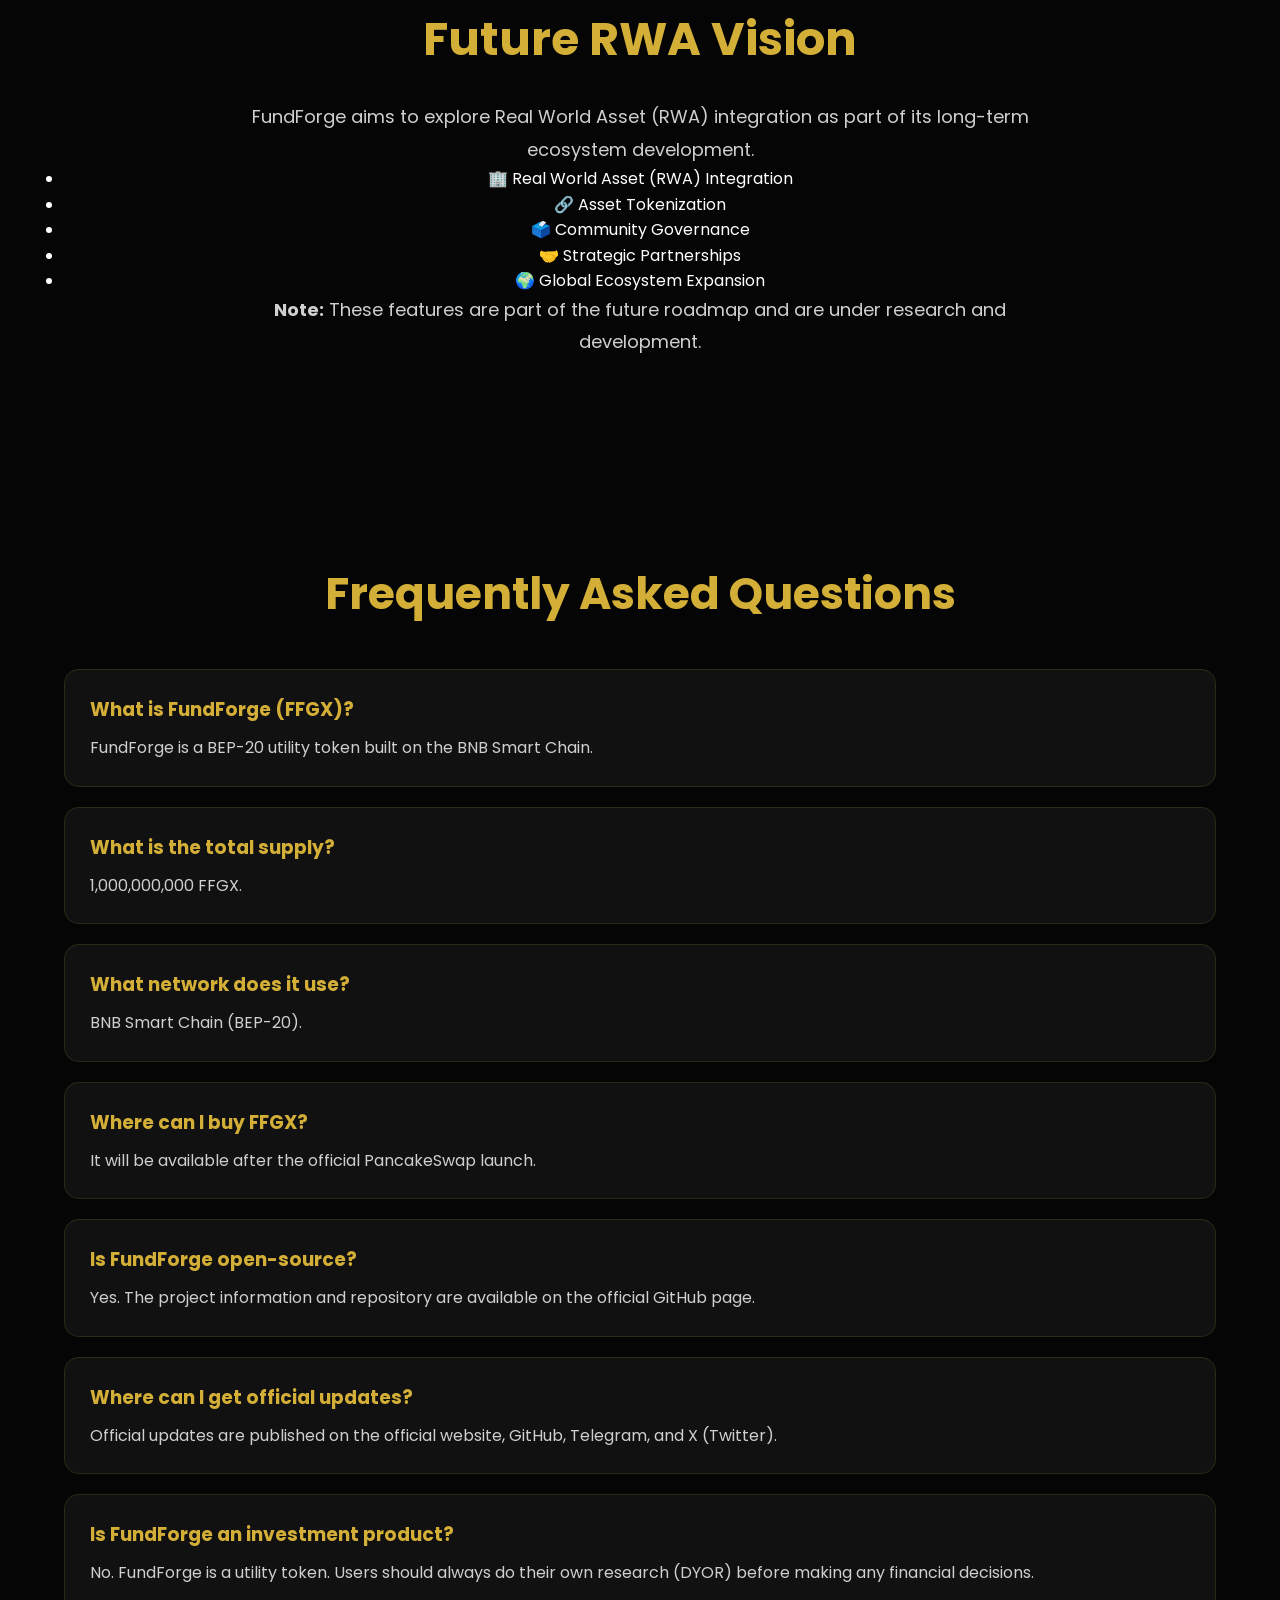
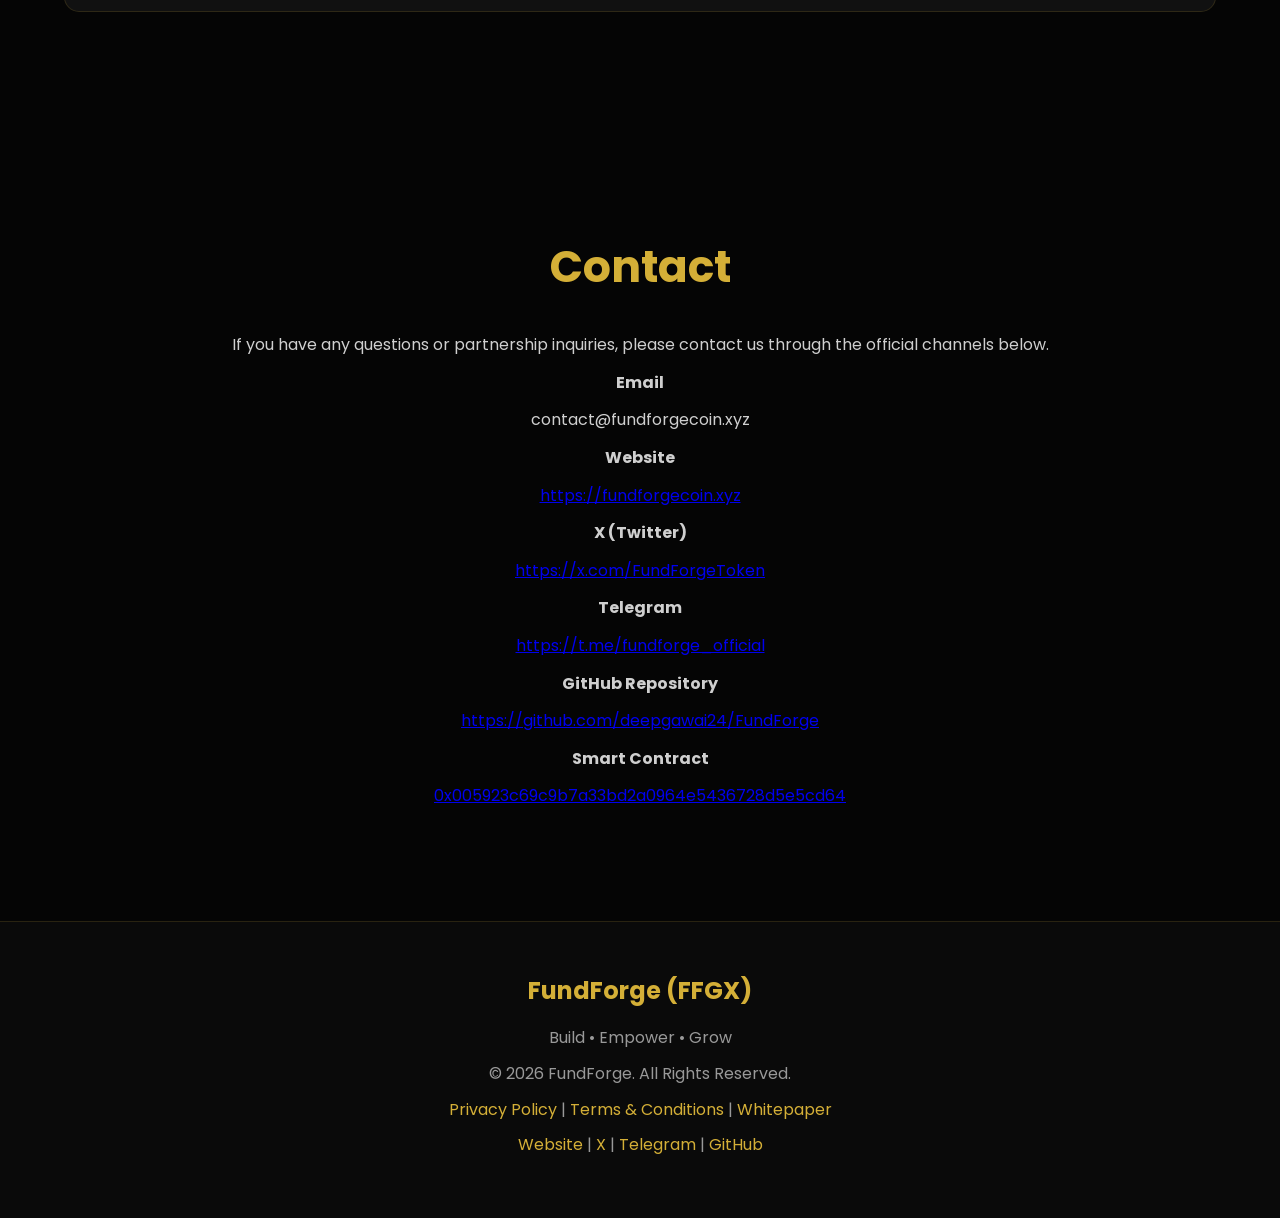
==== commit f7a17c8c: "Refactor footer links and remove redundant elements" ====
--- a/index.html
+++ b/index.html
@@ -608,33 +608,24 @@
 <h2>FundForge (FFGX)</h2>
 
 <p>
-
 Build • Empower • Grow
-
-</p>
-
-<p>
-
+</p>
+
+<p>
 © 2026 FundForge. All Rights Reserved.
-
-</p>
-
-<p>
-
-<a href="pages/privacy.html">
-
-Privacy Policy
-
-</a>
-
-|
-
-<a href="pages/terms.html">
-
-Terms & Conditions
-
-</a>
-
+</p>
+
+<p>
+<a href="pages/privacy.html">Privacy Policy</a> |
+<a href="pages/terms.html">Terms & Conditions</a> |
+<a href="pages/whitepaper.html">Whitepaper</a>
+</p>
+
+<p>
+<a href="https://fundforgecoin.xyz">Website</a> |
+<a href="https://x.com/FundForgeToken" target="_blank">X</a> |
+<a href="https://t.me/fundforge_official" target="_blank">Telegram</a> |
+<a href="https://github.com/deepgawai24/FundForge" target="_blank">GitHub</a>
 </p>
 
 </div>
@@ -645,6 +636,4 @@
 
 </body>
 
-<a href="pages/whitepaper.html">📄 Whitepaper</a>
-
 </html>
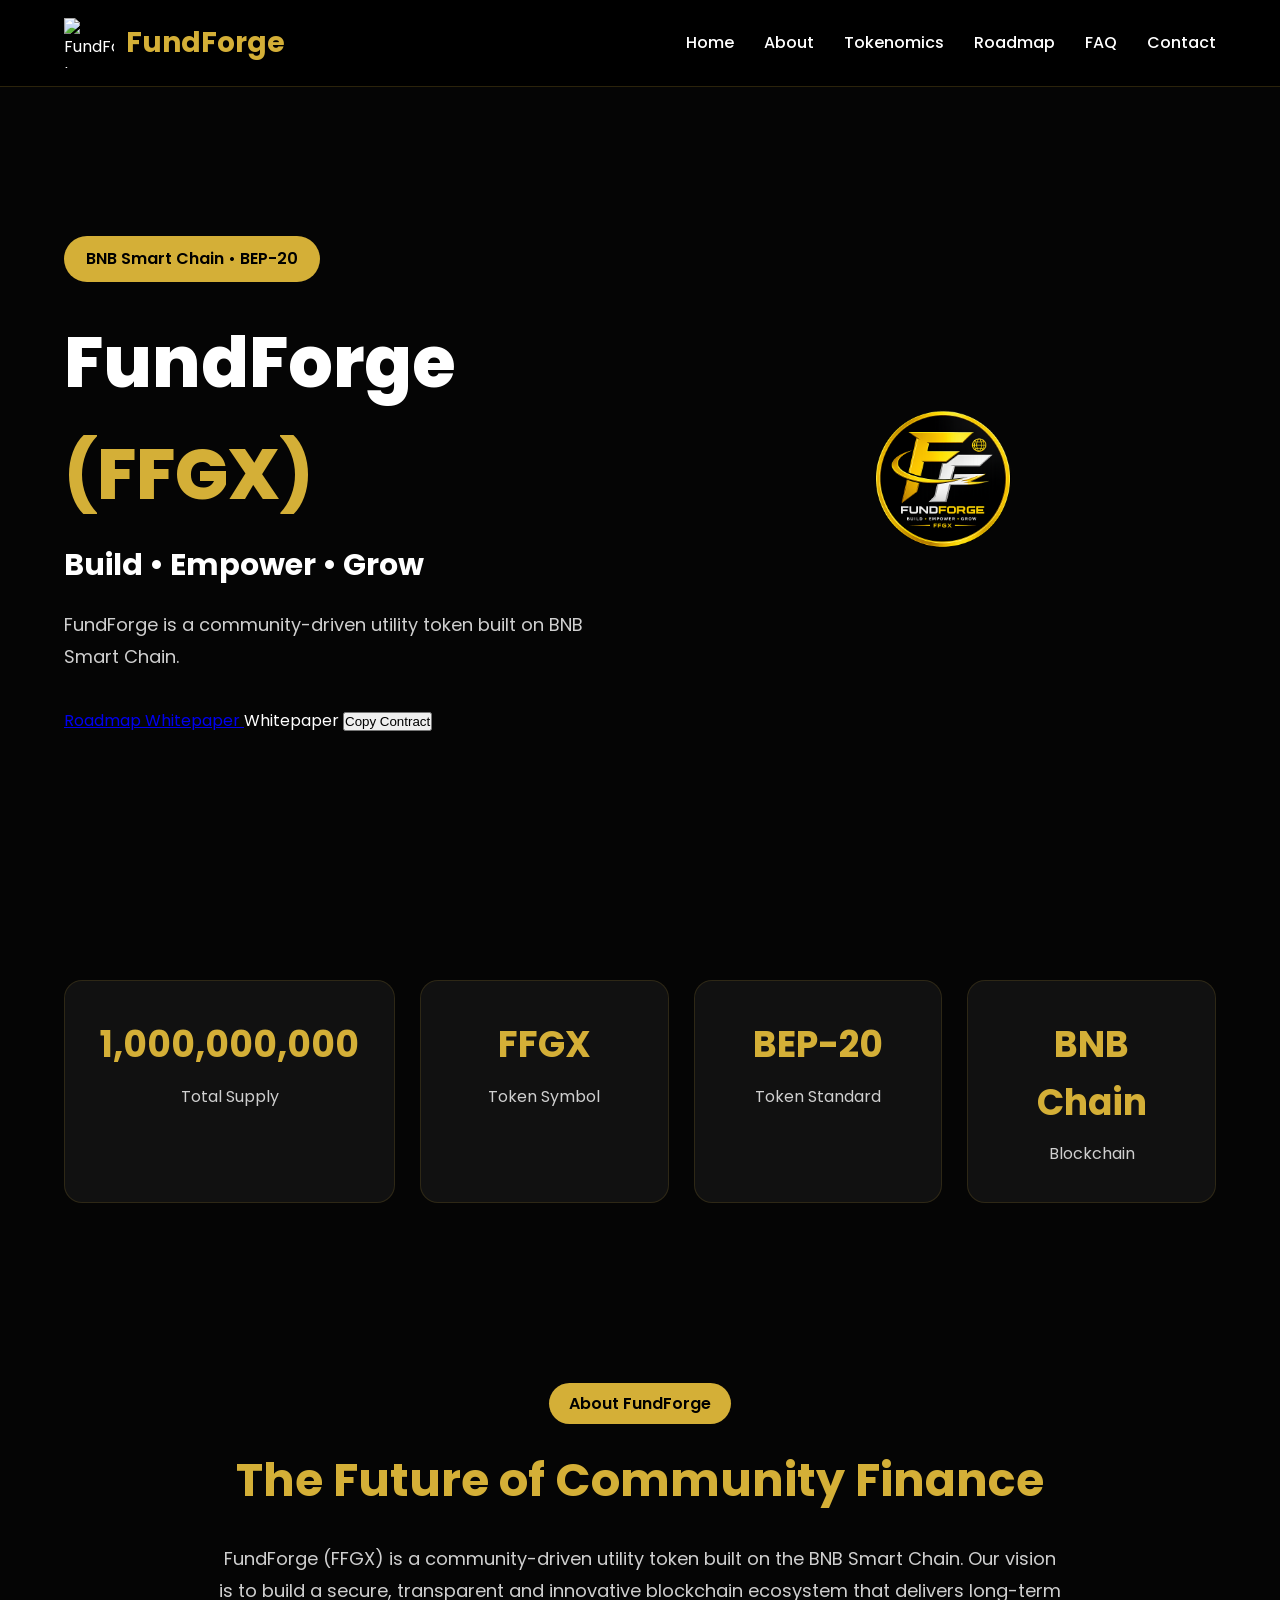
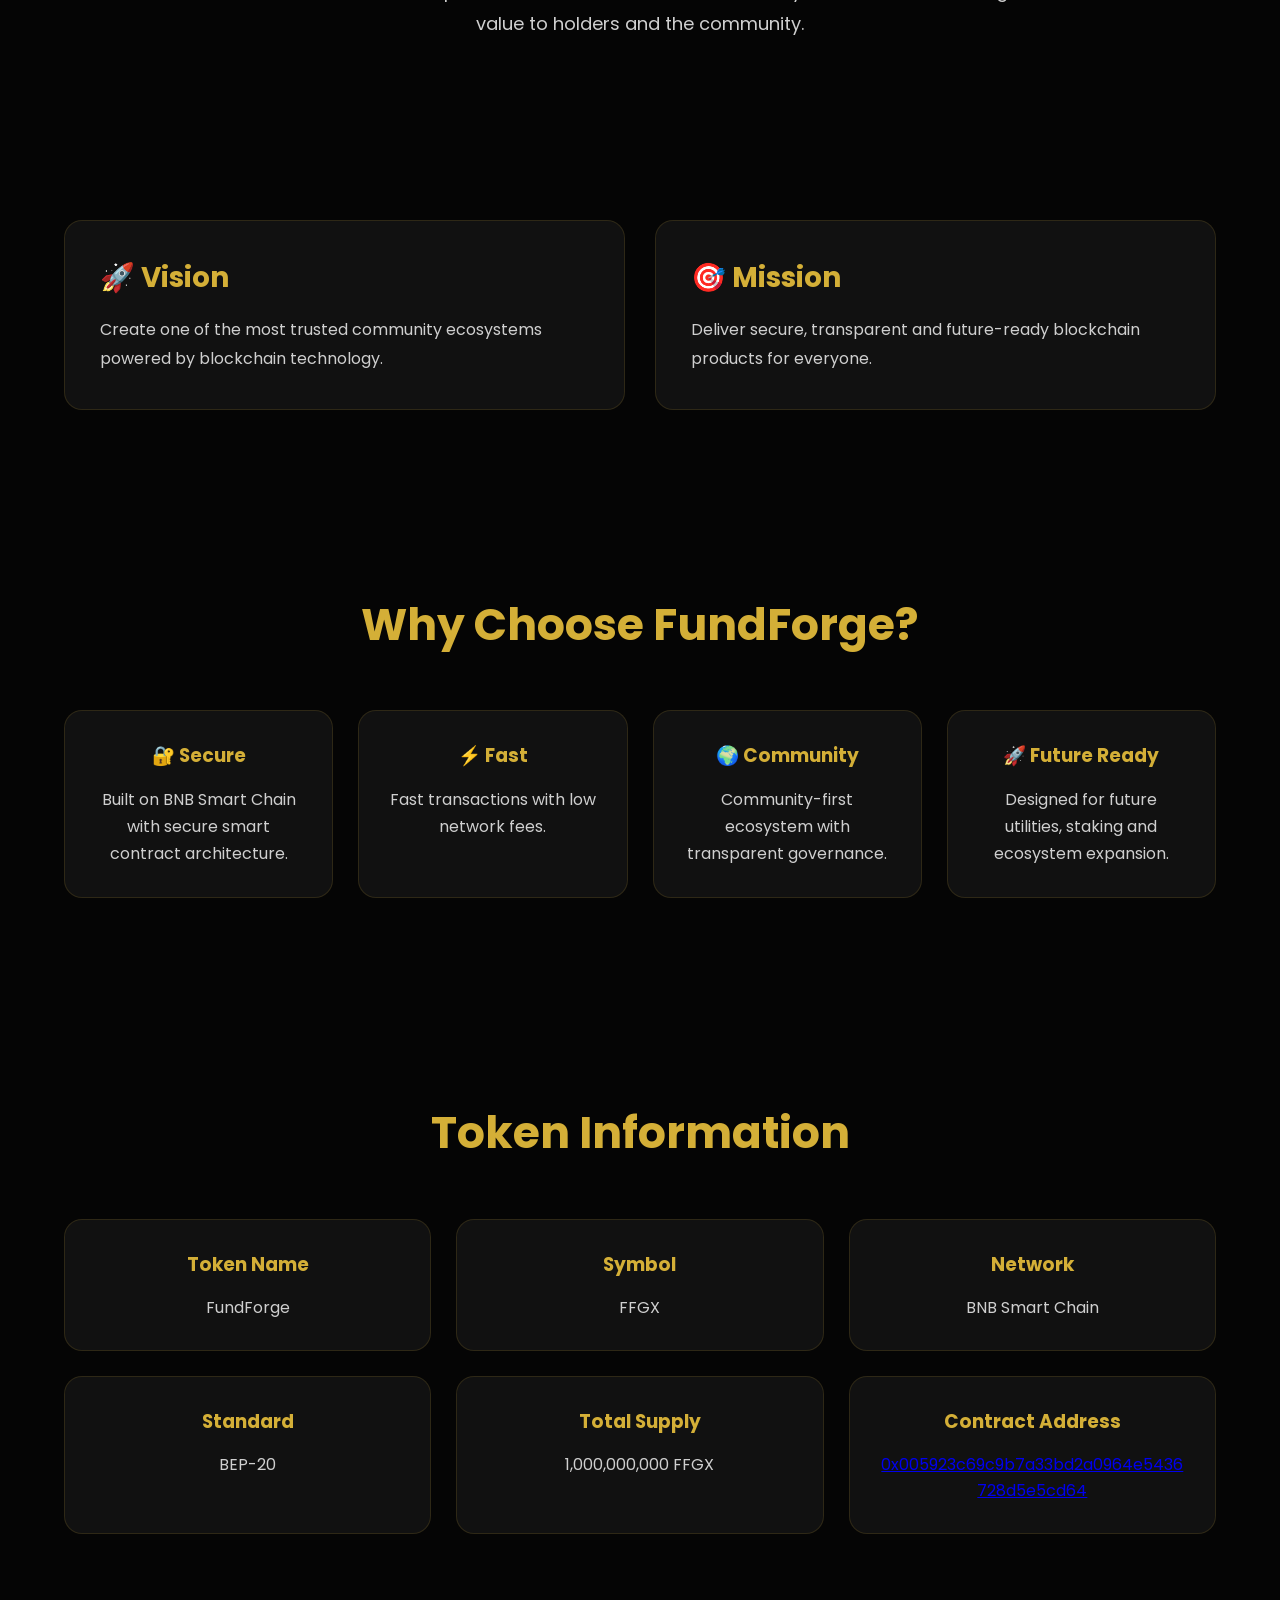
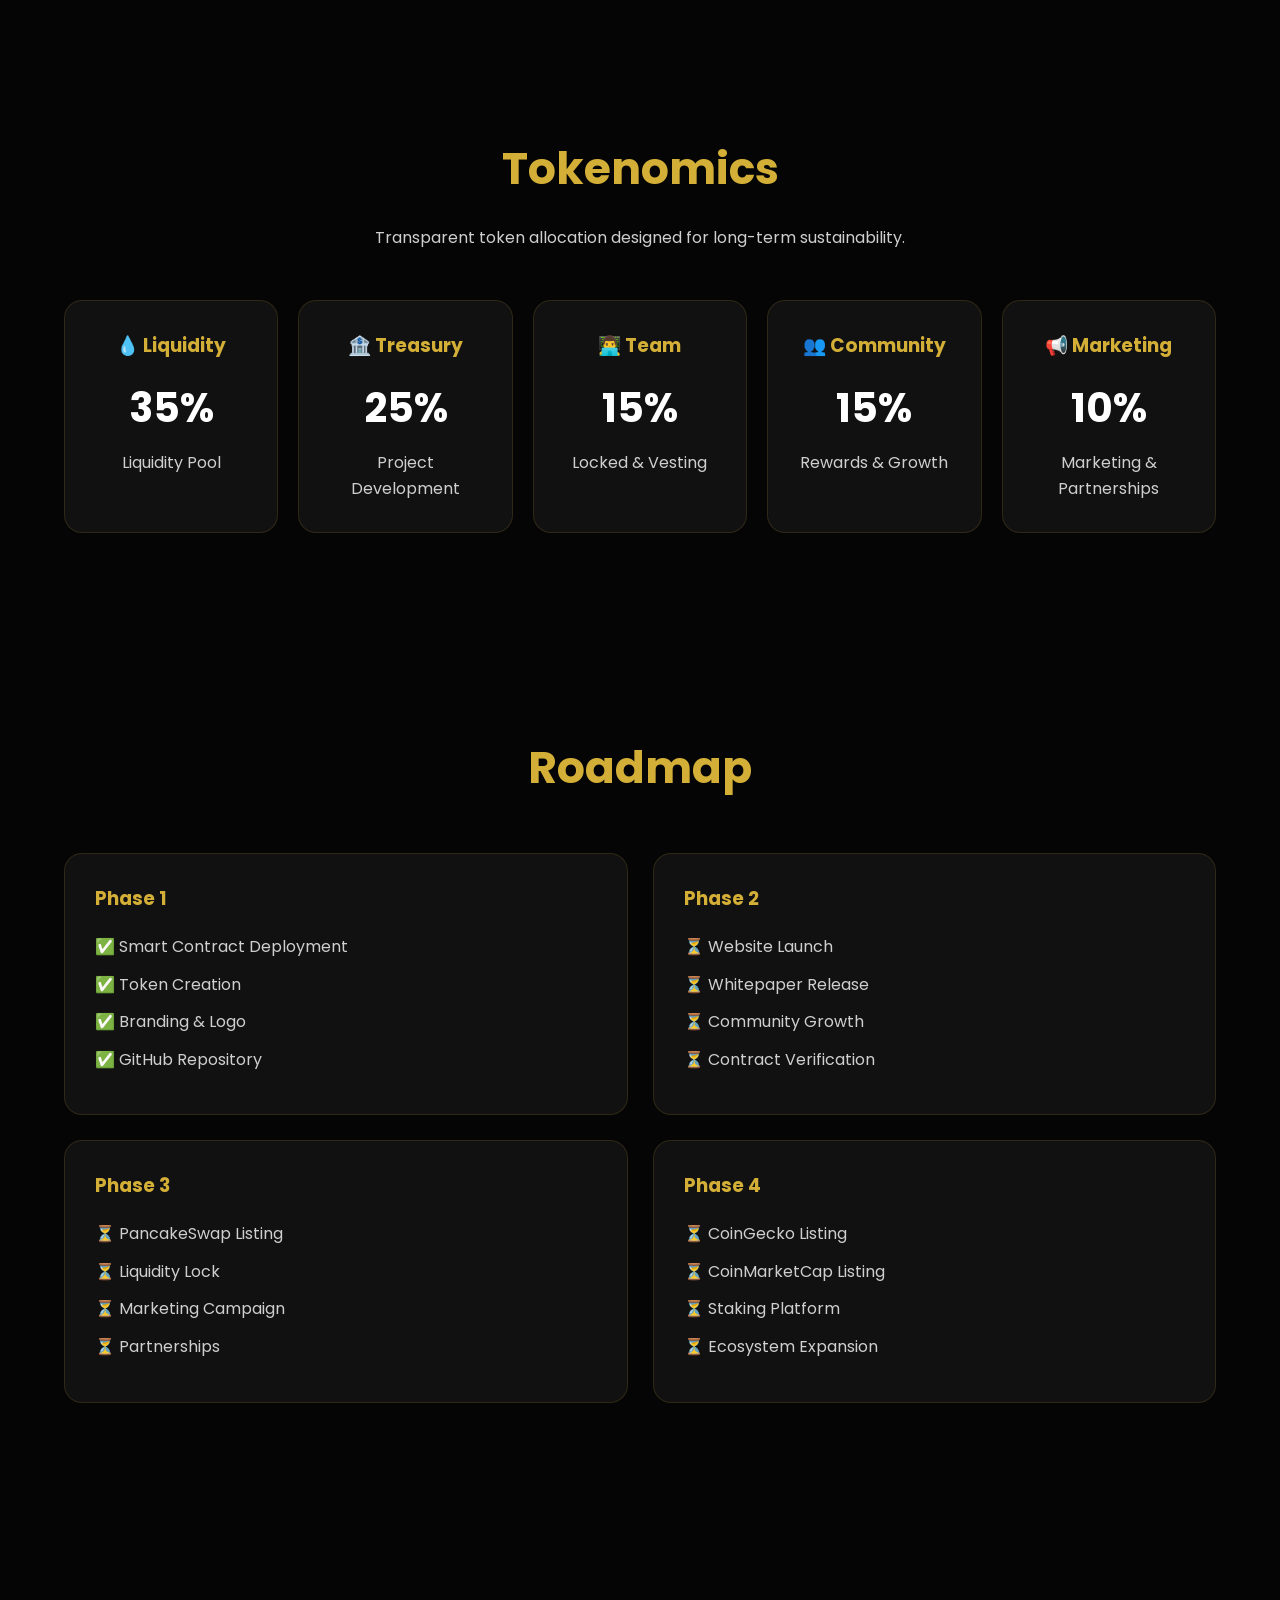
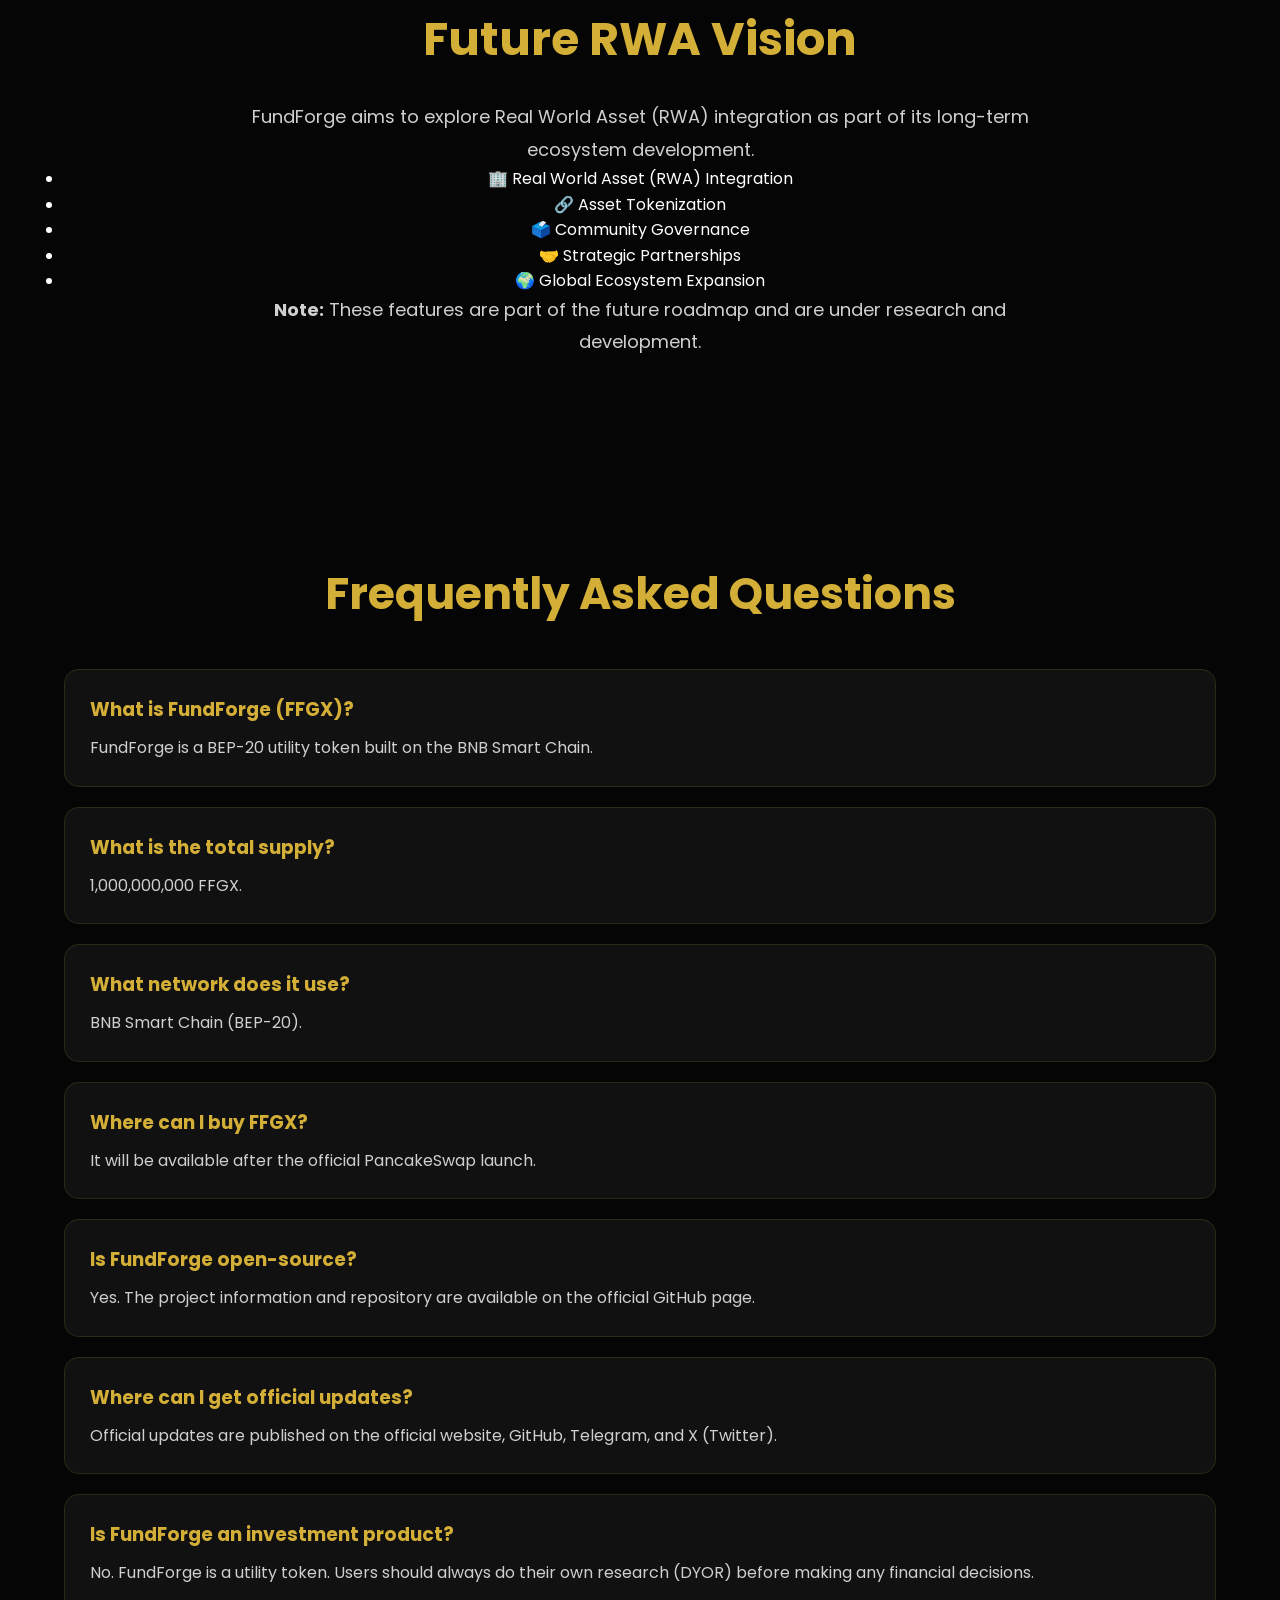
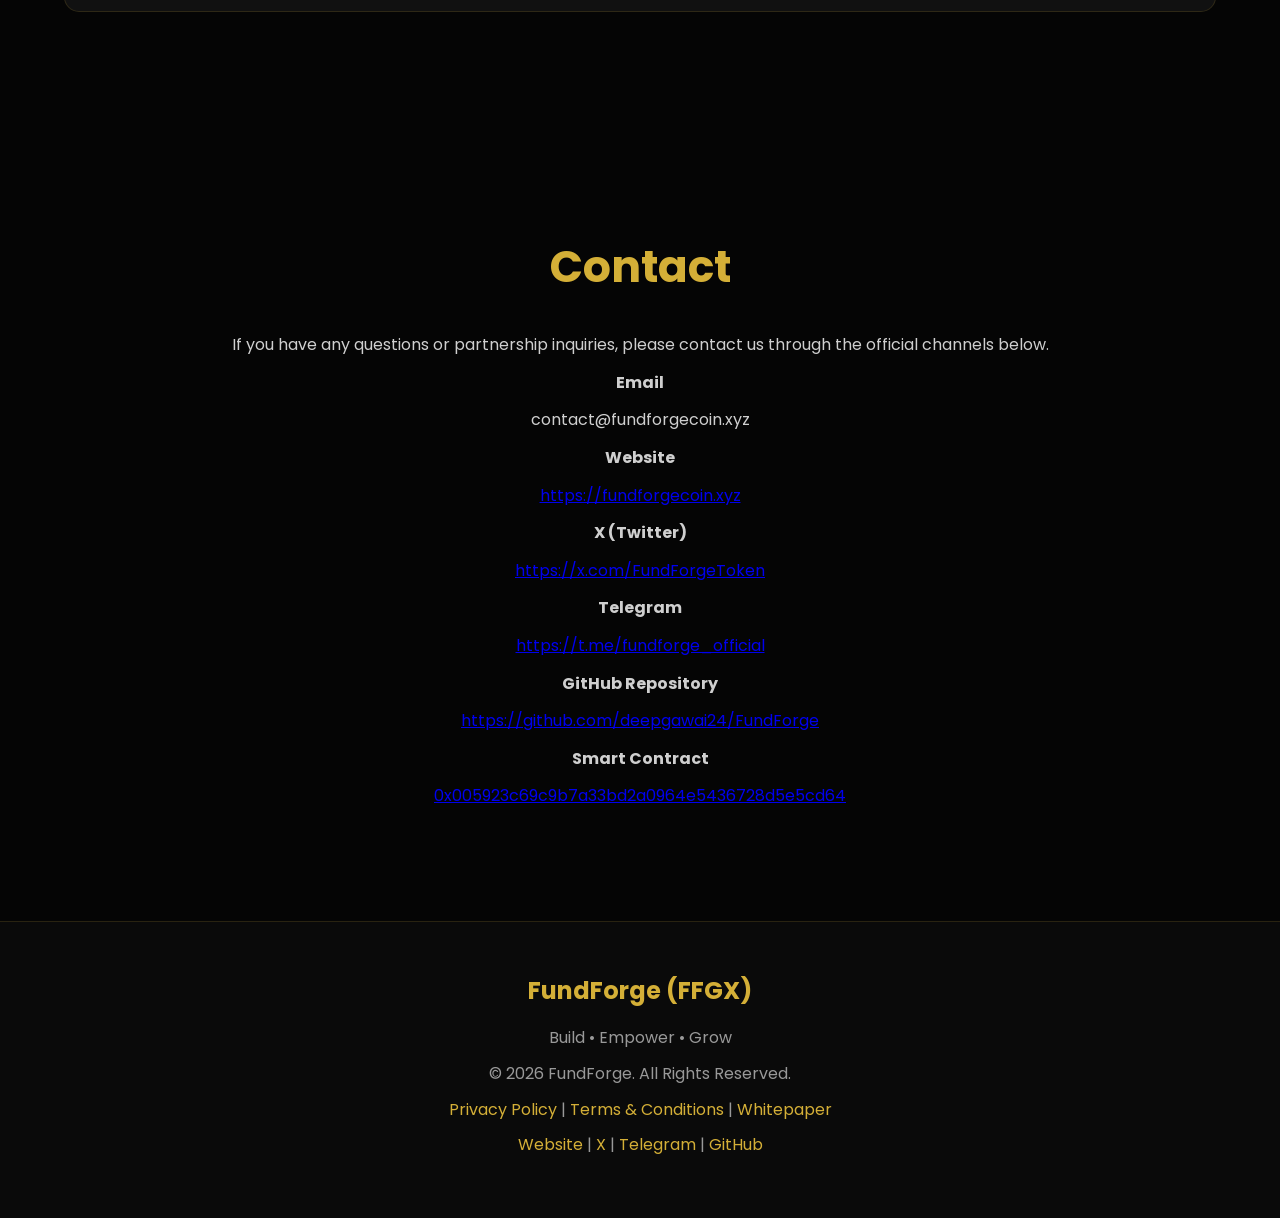
==== commit 7a98998c: "Fix button links in index.html" ====
--- a/index.html
+++ b/index.html
@@ -107,8 +107,8 @@
 
 <div class="hero-buttons">
 
-<a href="#" class="btn-primary">
-Coming Soon
+<a href="#roadmap" class="btn-primary">
+Roadmap
 </a>
 
 </a>
